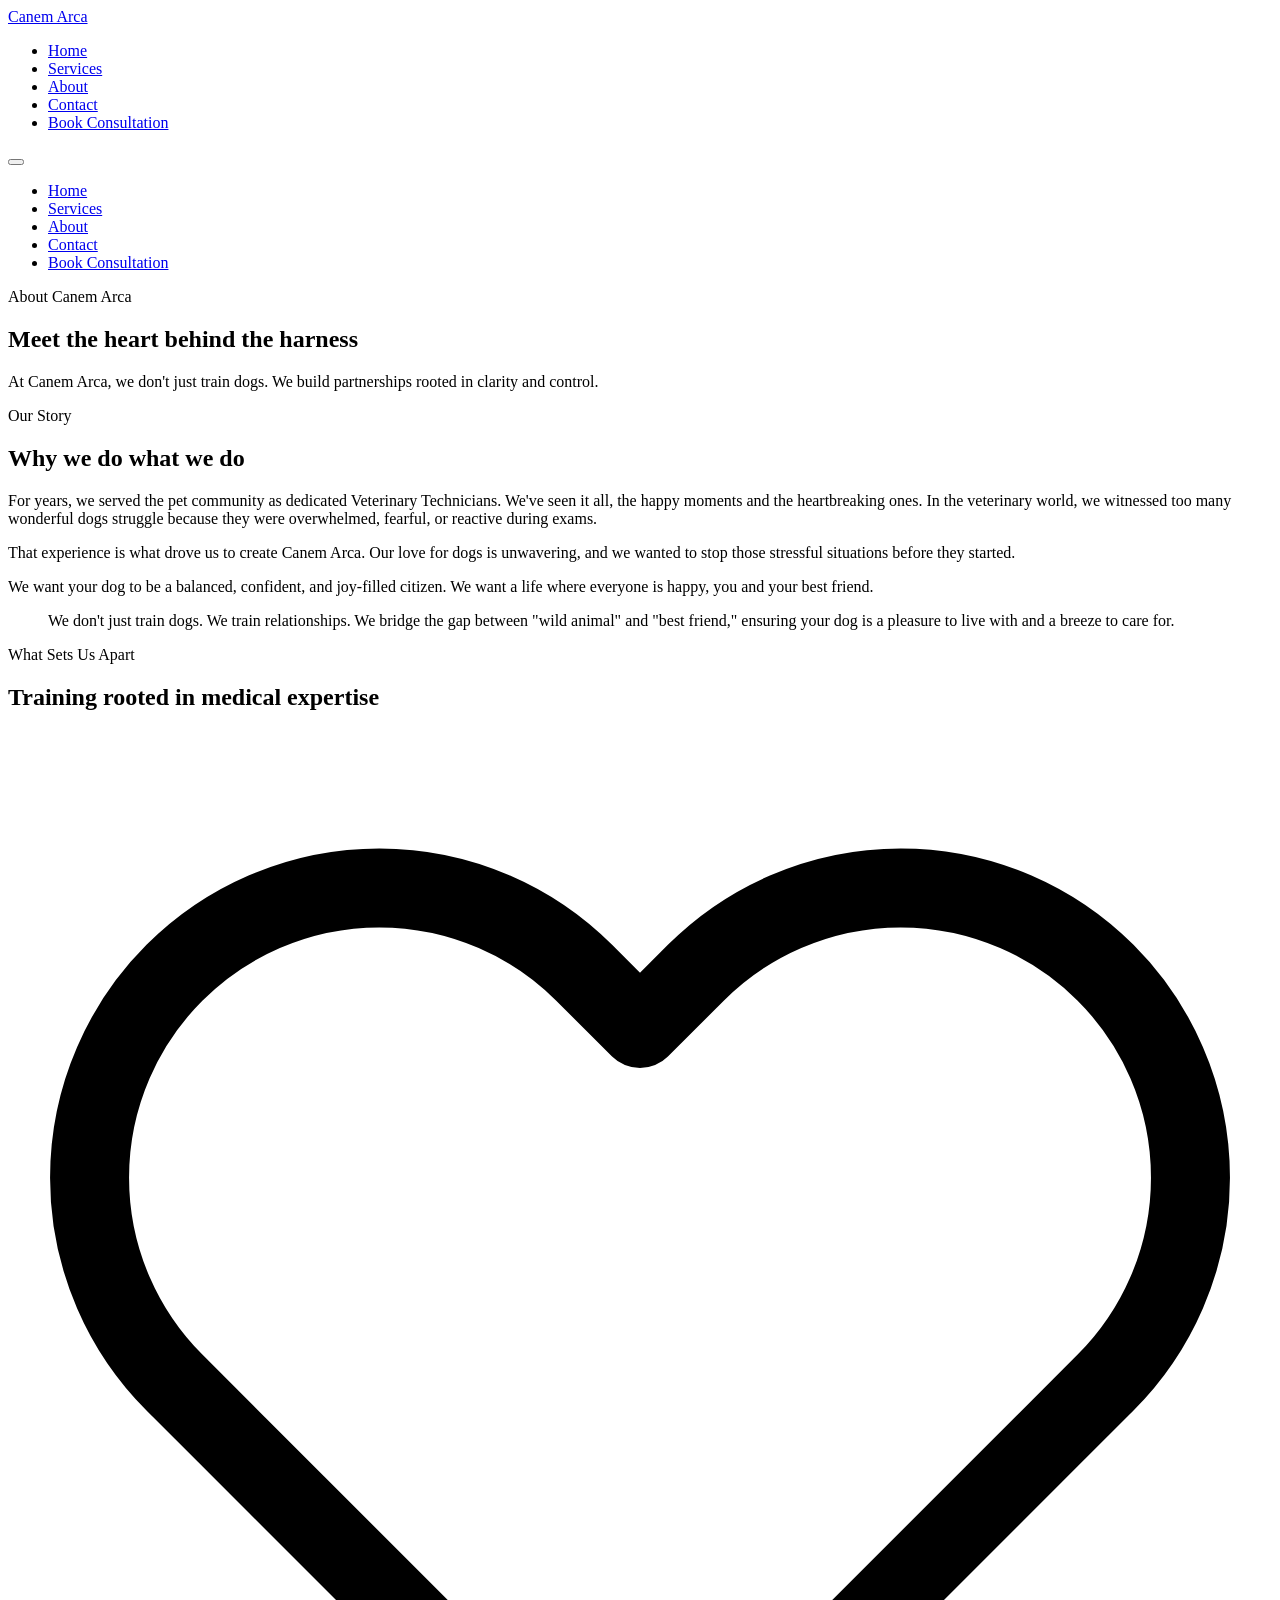
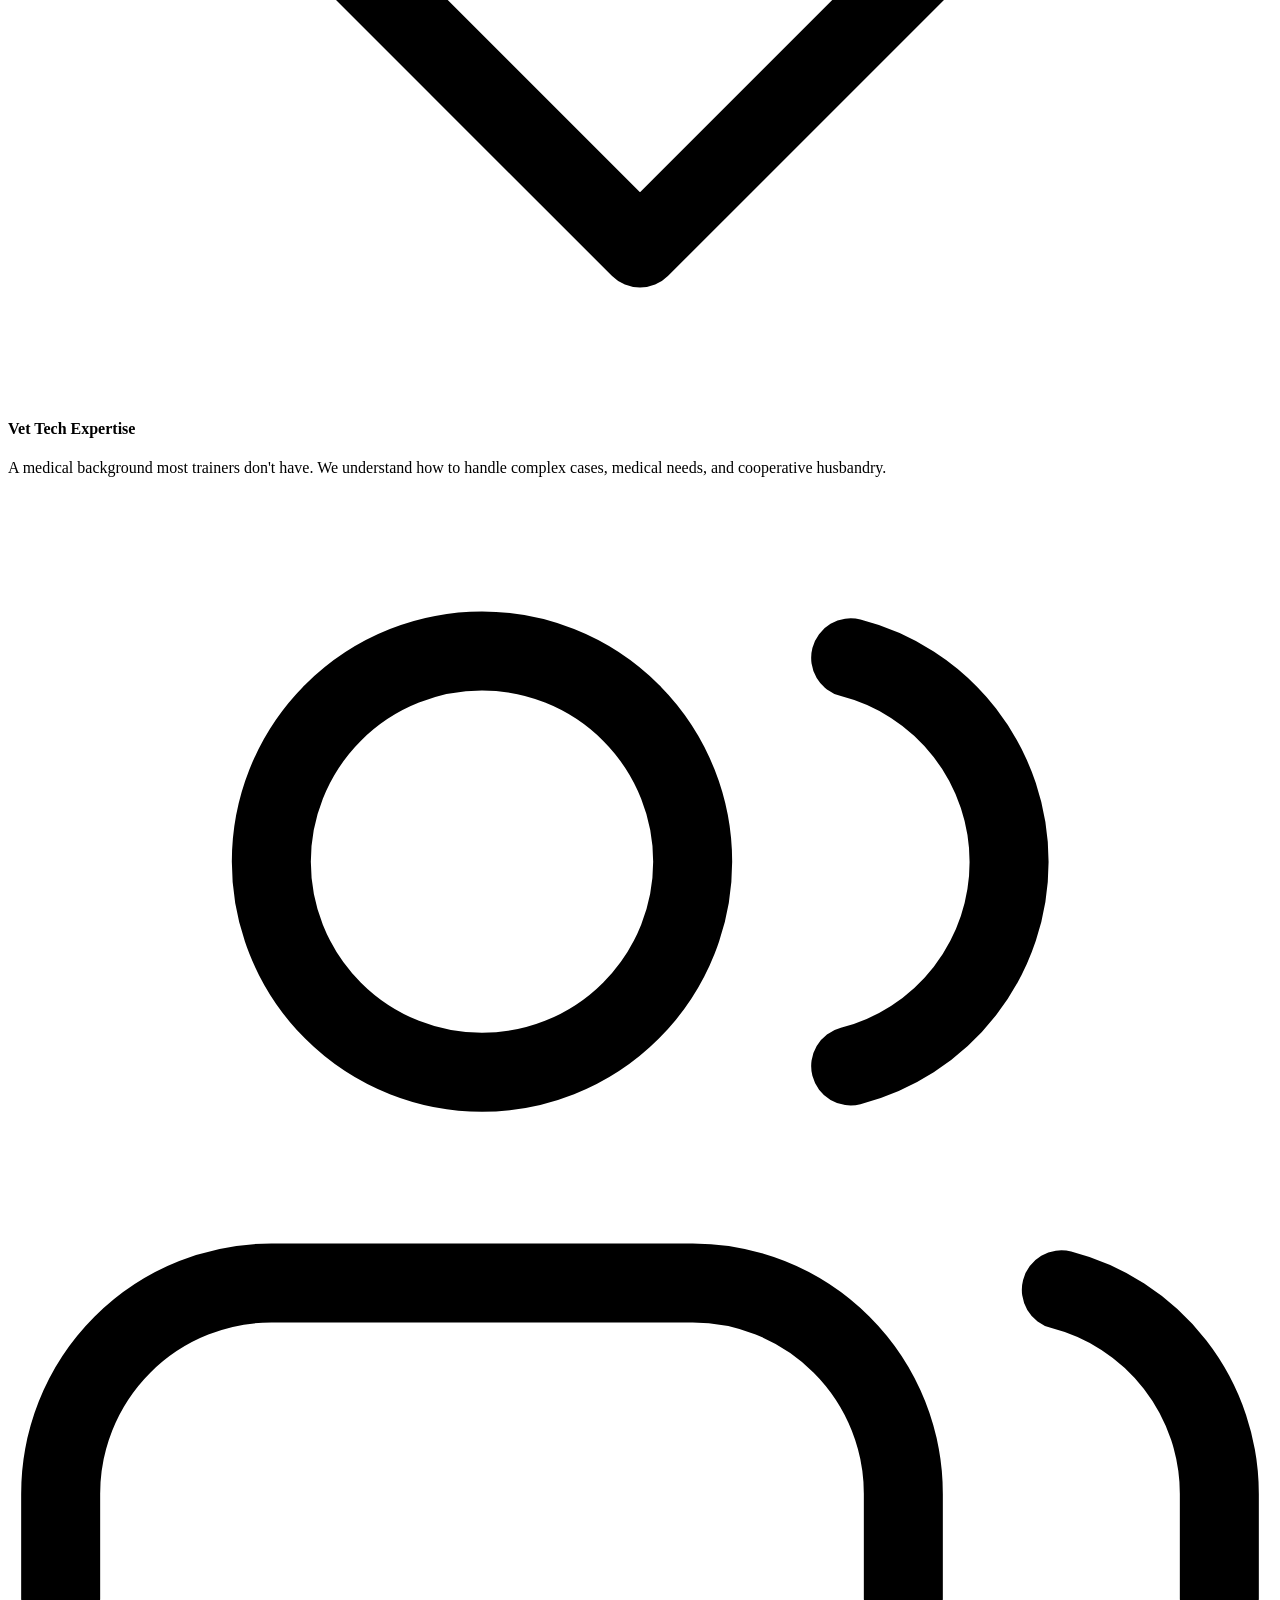
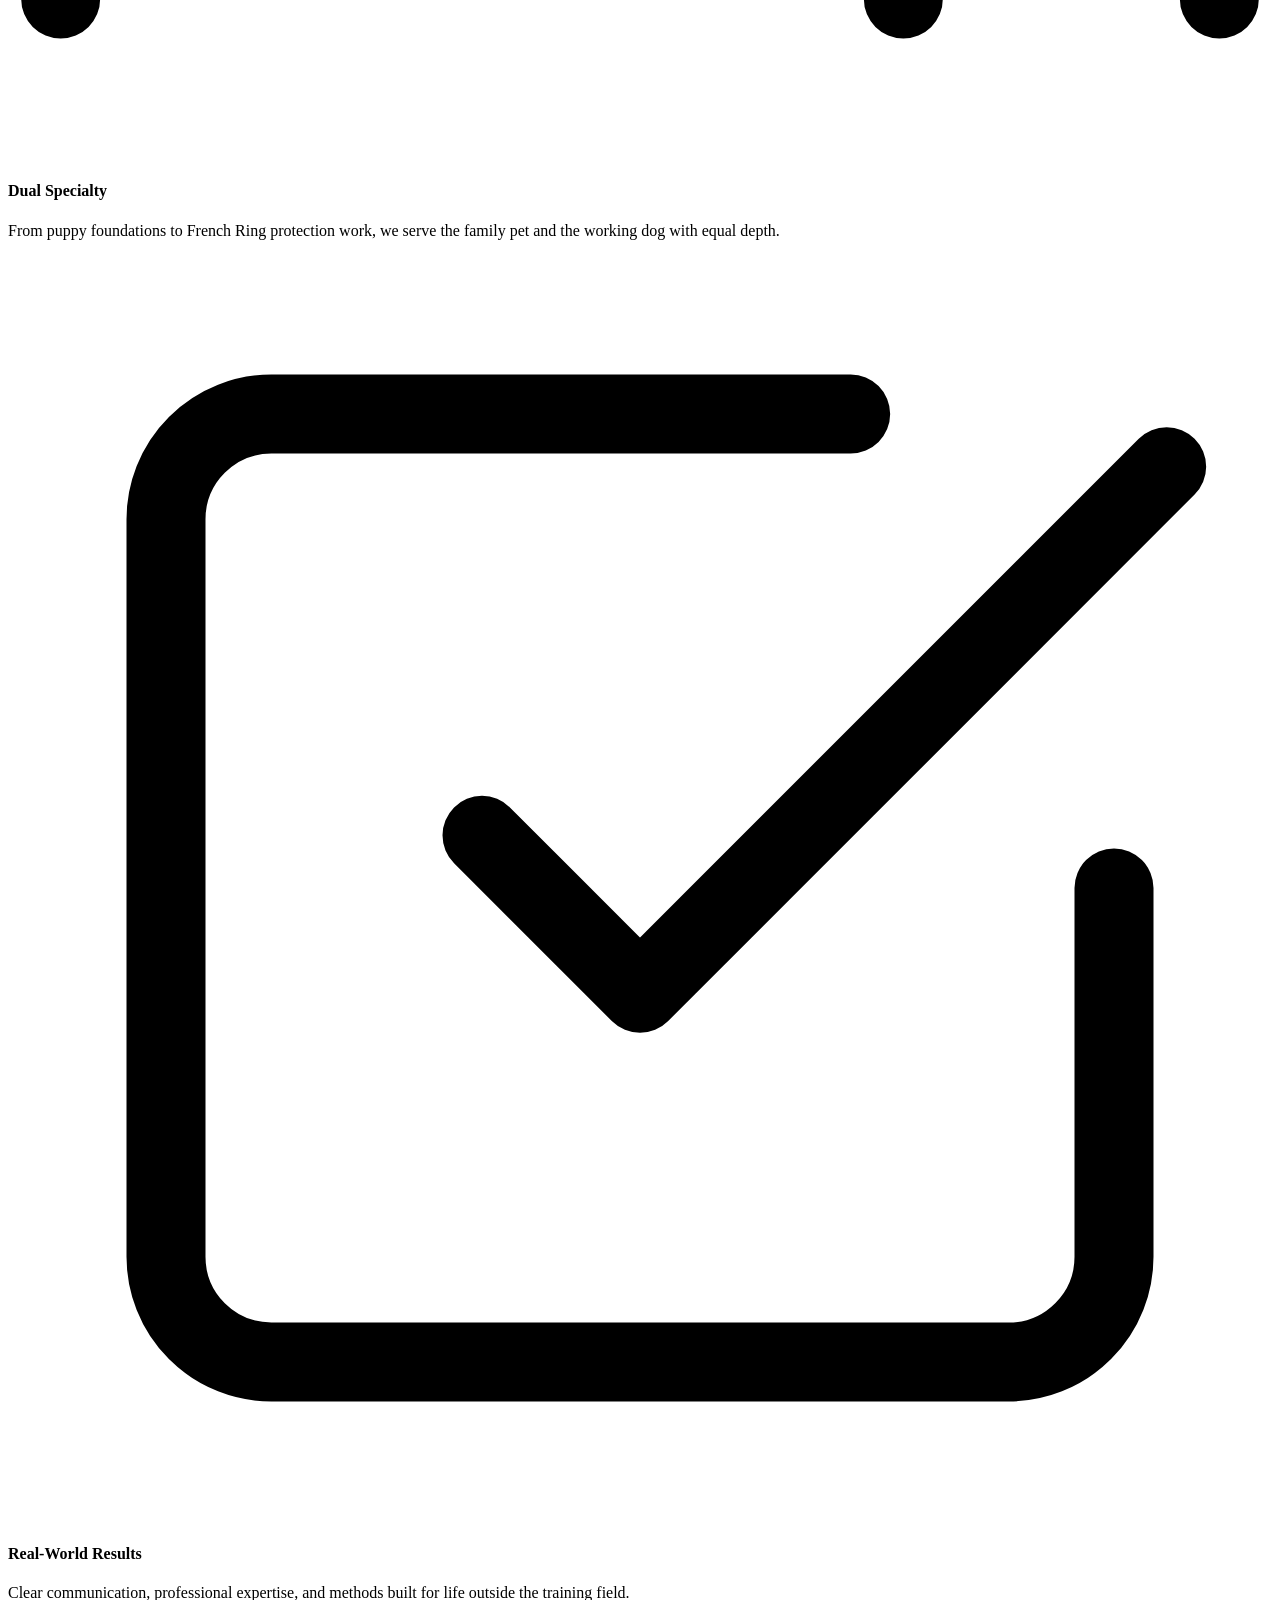
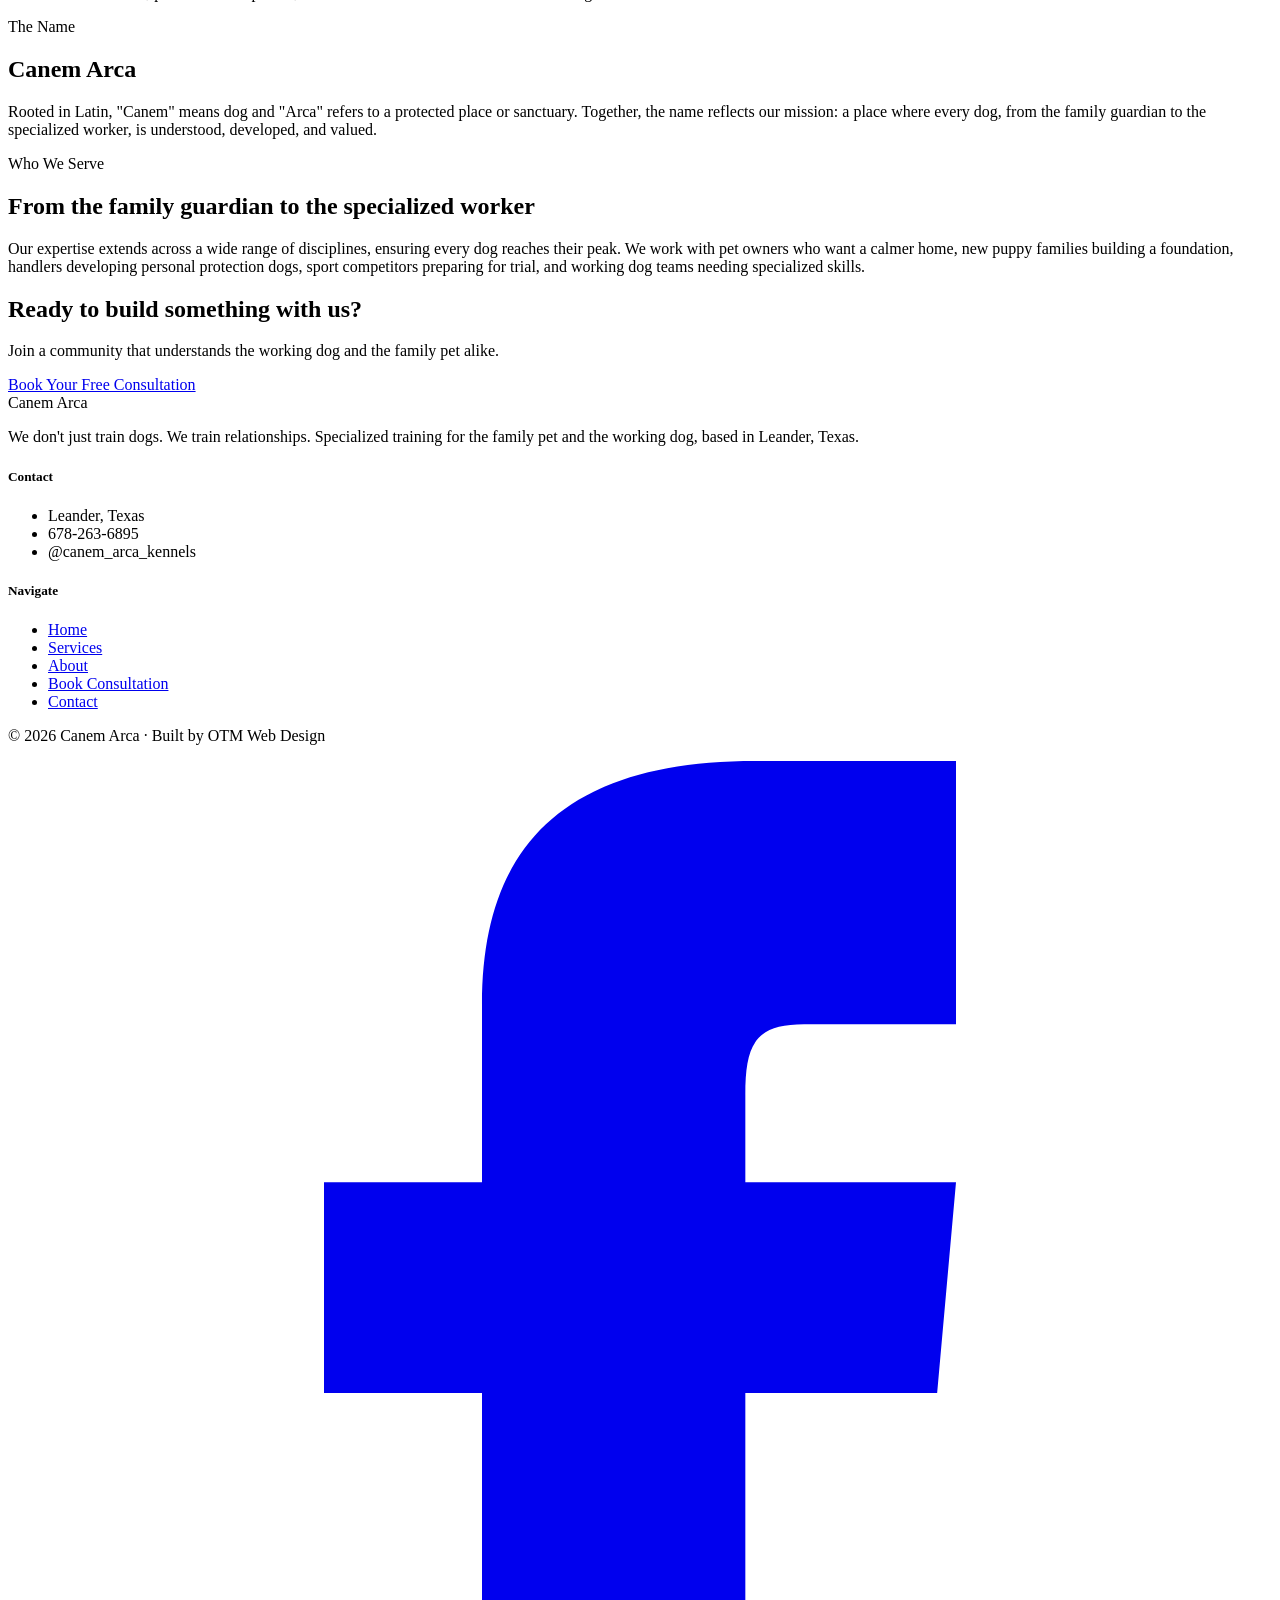
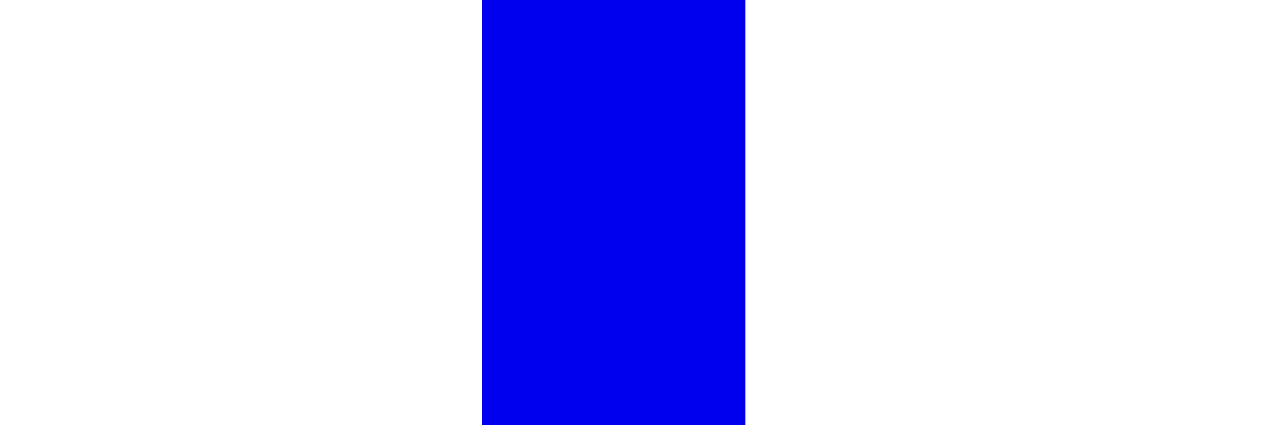
==== about.html @ a3dfacad "Create about.html" ====
<!DOCTYPE html>
<html lang="en">
<head>
    <meta charset="UTF-8">
    <meta name="viewport" content="width=device-width, initial-scale=1.0">
    <title>About | Canem Arca Dog Training</title>
    <meta name="description" content="Meet the heart behind Canem Arca. Vet Tech owned dog training serving Leander and Central Texas. From the family guardian to the specialized worker, every dog reaches their peak.">
    <link rel="preconnect" href="https://fonts.googleapis.com">
    <link rel="preconnect" href="https://fonts.gstatic.com" crossorigin>
    <link href="https://fonts.googleapis.com/css2?family=Cormorant+Garamond:wght@400;500;600&family=Inter:wght@400;500;600;700&display=swap" rel="stylesheet">
    <link rel="stylesheet" href="styles.css">
</head>
<body class="about-page">

    <!-- NAVIGATION -->
    <nav class="nav">
        <div class="nav-inner">
            <a href="index.html" class="nav-brand">Canem Arca</a>
            <ul class="nav-menu">
                <li><a href="index.html" class="nav-link">Home</a></li>
                <li><a href="services.html" class="nav-link">Services</a></li>
                <li><a href="about.html" class="nav-link">About</a></li>
                <li><a href="contact.html" class="nav-link">Contact</a></li>
                <li><a href="book.html" class="nav-cta">Book Consultation</a></li>
            </ul>
            <button class="hamburger" aria-label="Toggle menu">
                <span></span>
                <span></span>
                <span></span>
            </button>
        </div>
    </nav>

    <!-- MOBILE MENU -->
    <div class="mobile-menu">
        <ul>
            <li><a href="index.html">Home</a></li>
            <li><a href="services.html">Services</a></li>
            <li><a href="about.html">About</a></li>
            <li><a href="contact.html">Contact</a></li>
            <li><a href="book.html">Book Consultation</a></li>
        </ul>
    </div>

    <!-- PAGE HERO -->
    <section class="hero page-hero">
        <div class="hero-content">
            <div class="hero-kicker">About Canem Arca</div>
            <h1>Meet the heart behind the harness</h1>
            <p class="hero-subhead">At Canem Arca, we don't just train dogs. We build partnerships rooted in clarity and control.</p>
        </div>
    </section>

    <!-- ORIGIN STORY -->
    <section class="origin">
        <div class="container">
            <div class="origin-grid">
                <div class="origin-image"></div>
                <div class="origin-text">
                    <span class="kicker">Our Story</span>
                    <h2>Why we do what we do</h2>
                    <p>For years, we served the pet community as dedicated Veterinary Technicians. We've seen it all, the happy moments and the heartbreaking ones. In the veterinary world, we witnessed too many wonderful dogs struggle because they were overwhelmed, fearful, or reactive during exams.</p>
                    <p>That experience is what drove us to create Canem Arca. Our love for dogs is unwavering, and we wanted to stop those stressful situations before they started.</p>
                    <p>We want your dog to be a balanced, confident, and joy-filled citizen. We want a life where everyone is happy, you and your best friend.</p>
                </div>
            </div>
        </div>
    </section>

    <!-- MISSION BAND -->
    <section class="mission-band">
        <blockquote>
            We don't just train dogs. We train relationships. We bridge the gap between "wild animal" and "best friend," ensuring your dog is a pleasure to live with and a breeze to care for.
        </blockquote>
    </section>

    <!-- VALUES / WHAT SETS US APART -->
    <section class="values">
        <div class="container">
            <div class="values-header">
                <span class="kicker">What Sets Us Apart</span>
                <h2>Training rooted in medical expertise</h2>
            </div>

            <div class="values-grid">

                <div class="value-card">
                    <svg class="value-icon" viewBox="0 0 24 24" fill="none" stroke="currentColor" stroke-width="1.5" stroke-linecap="round" stroke-linejoin="round">
                        <path d="M20.84 4.61a5.5 5.5 0 0 0-7.78 0L12 5.67l-1.06-1.06a5.5 5.5 0 0 0-7.78 7.78l1.06 1.06L12 21.23l7.78-7.78 1.06-1.06a5.5 5.5 0 0 0 0-7.78z"></path>
                    </svg>
                    <h4>Vet Tech Expertise</h4>
                    <p>A medical background most trainers don't have. We understand how to handle complex cases, medical needs, and cooperative husbandry.</p>
                </div>

                <div class="value-card">
                    <svg class="value-icon" viewBox="0 0 24 24" fill="none" stroke="currentColor" stroke-width="1.5" stroke-linecap="round" stroke-linejoin="round">
                        <path d="M17 21v-2a4 4 0 0 0-4-4H5a4 4 0 0 0-4 4v2"></path>
                        <circle cx="9" cy="7" r="4"></circle>
                        <path d="M23 21v-2a4 4 0 0 0-3-3.87"></path>
                        <path d="M16 3.13a4 4 0 0 1 0 7.75"></path>
                    </svg>
                    <h4>Dual Specialty</h4>
                    <p>From puppy foundations to French Ring protection work, we serve the family pet and the working dog with equal depth.</p>
                </div>

                <div class="value-card">
                    <svg class="value-icon" viewBox="0 0 24 24" fill="none" stroke="currentColor" stroke-width="1.5" stroke-linecap="round" stroke-linejoin="round">
                        <path d="M9 11l3 3L22 4"></path>
                        <path d="M21 12v7a2 2 0 0 1-2 2H5a2 2 0 0 1-2-2V5a2 2 0 0 1 2-2h11"></path>
                    </svg>
                    <h4>Real-World Results</h4>
                    <p>Clear communication, professional expertise, and methods built for life outside the training field.</p>
                </div>

            </div>
        </div>
    </section>

    <!-- THE NAME BLOCK -->
    <section class="name-block">
        <div class="container">
            <div class="name-block-inner">
                <span class="kicker">The Name</span>
                <h2>Canem Arca</h2>
                <p>Rooted in Latin, "Canem" means dog and "Arca" refers to a protected place or sanctuary. Together, the name reflects our mission: a place where every dog, from the family guardian to the specialized worker, is understood, developed, and valued.</p>
            </div>
        </div>
    </section>

    <!-- WHO WE SERVE -->
    <section class="who-we-serve">
        <div class="container">
            <div class="who-we-serve-inner">
                <span class="kicker">Who We Serve</span>
                <h2>From the family guardian to the specialized worker</h2>
                <p>Our expertise extends across a wide range of disciplines, ensuring every dog reaches their peak. We work with pet owners who want a calmer home, new puppy families building a foundation, handlers developing personal protection dogs, sport competitors preparing for trial, and working dog teams needing specialized skills.</p>
            </div>
        </div>
    </section>

    <!-- CTA BAND -->
    <section class="cta-band cta-band-dark">
        <div class="container-narrow">
            <h2>Ready to build something with us?</h2>
            <p>Join a community that understands the working dog and the family pet alike.</p>
            <a href="book.html" class="btn btn-outline-light">Book Your Free Consultation</a>
        </div>
    </section>

    <!-- FOOTER -->
    <footer class="footer">
        <div class="container">
            <div class="footer-grid">

                <div class="footer-brand">
                    <div class="brand-mark">Canem Arca</div>
                    <p>We don't just train dogs. We train relationships. Specialized training for the family pet and the working dog, based in Leander, Texas.</p>
                </div>

                <div>
                    <h5>Contact</h5>
                    <ul>
                        <li>Leander, Texas</li>
                        <li>678-263-6895</li>
                        <li>@canem_arca_kennels</li>
                    </ul>
                </div>

                <div>
                    <h5>Navigate</h5>
                    <ul>
                        <li><a href="index.html">Home</a></li>
                        <li><a href="services.html">Services</a></li>
                        <li><a href="about.html">About</a></li>
                        <li><a href="book.html">Book Consultation</a></li>
                        <li><a href="contact.html">Contact</a></li>
                    </ul>
                </div>

            </div>

            <div class="footer-bottom">
                <p>&copy; 2026 Canem Arca &middot; Built by OTM Web Design</p>
                <div class="footer-social">
                    <a href="https://www.facebook.com/profile.php?id=61588463427591" target="_blank" rel="noopener" aria-label="Facebook">
                        <svg viewBox="0 0 24 24" fill="currentColor">
                            <path d="M9 8h-3v4h3v12h5v-12h3.642l.358-4h-4v-1.667c0-.955.192-1.333 1.115-1.333h2.885v-5h-3.808c-3.596 0-5.192 1.583-5.192 4.615v3.385z"/>
                        </svg>
                    </a>
                </div>
            </div>
        </div>
    </footer>

    <script src="script.js"></script>
</body>
</html>
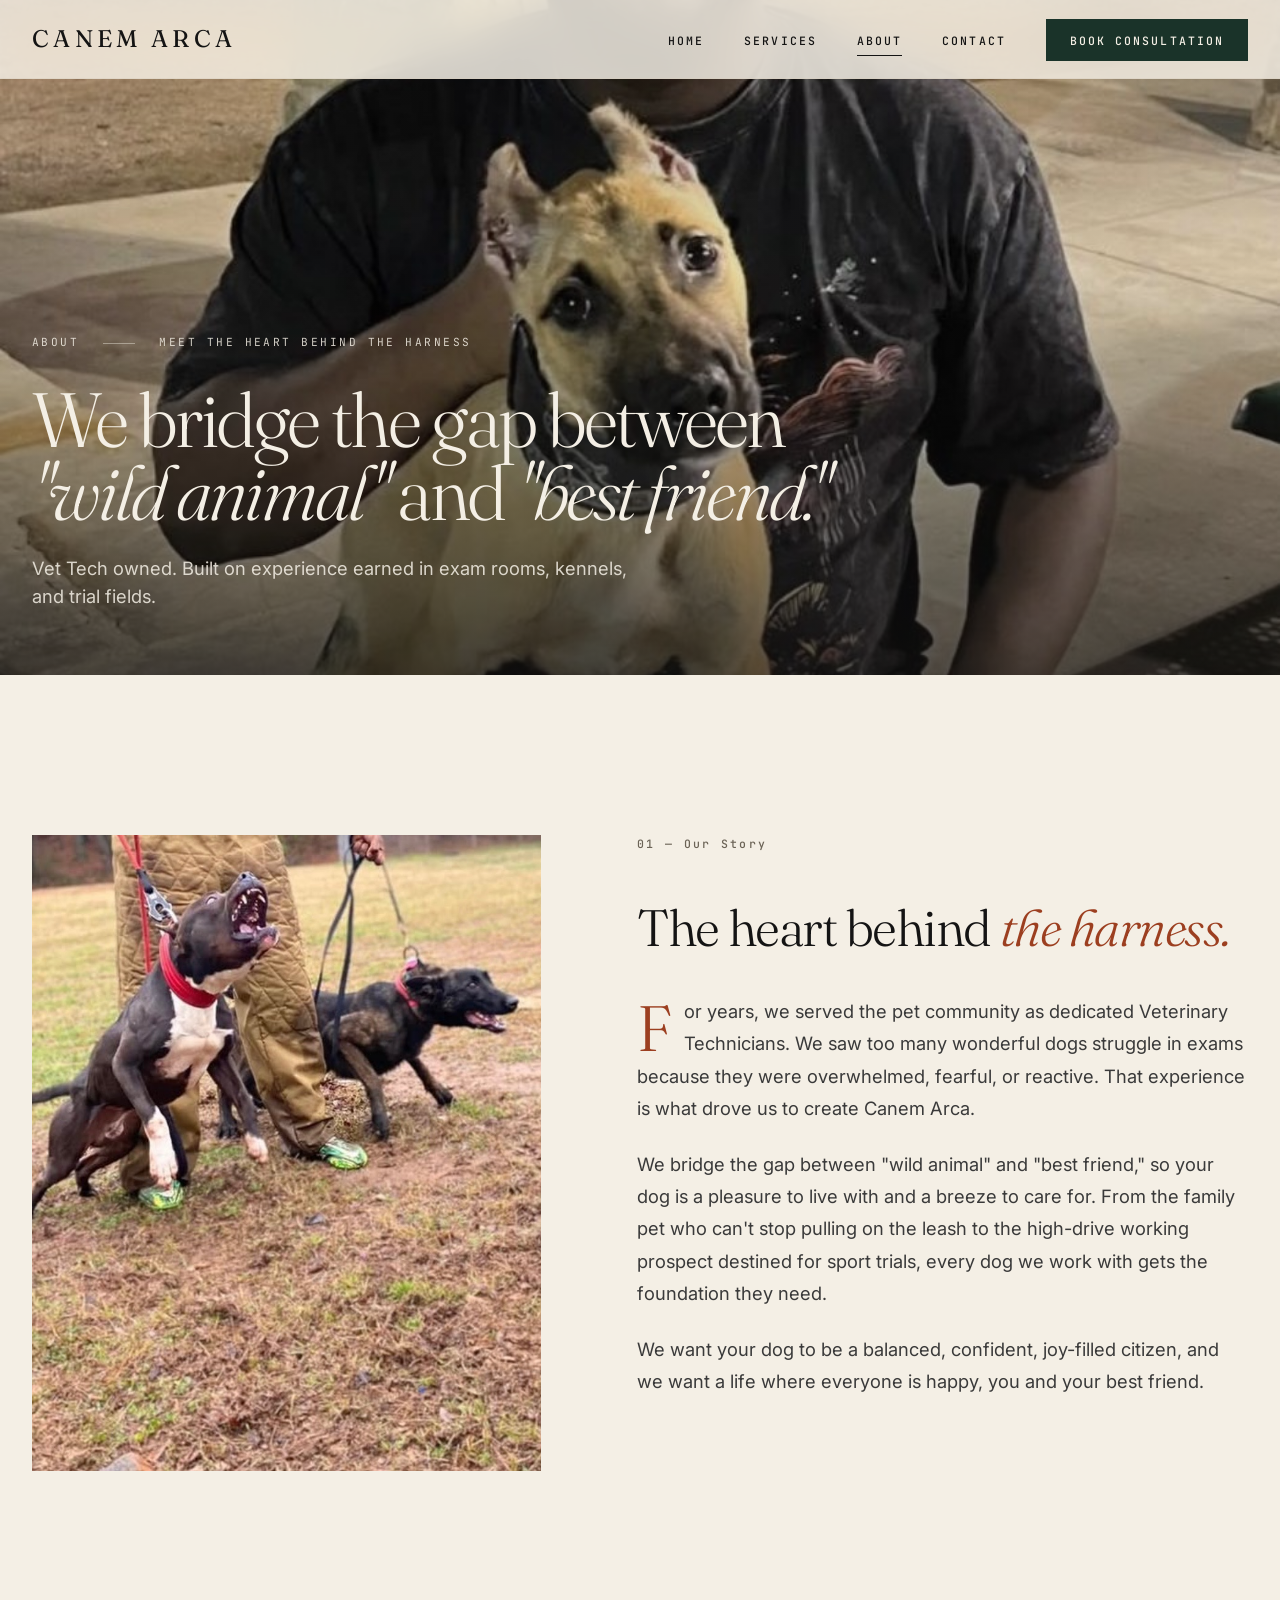
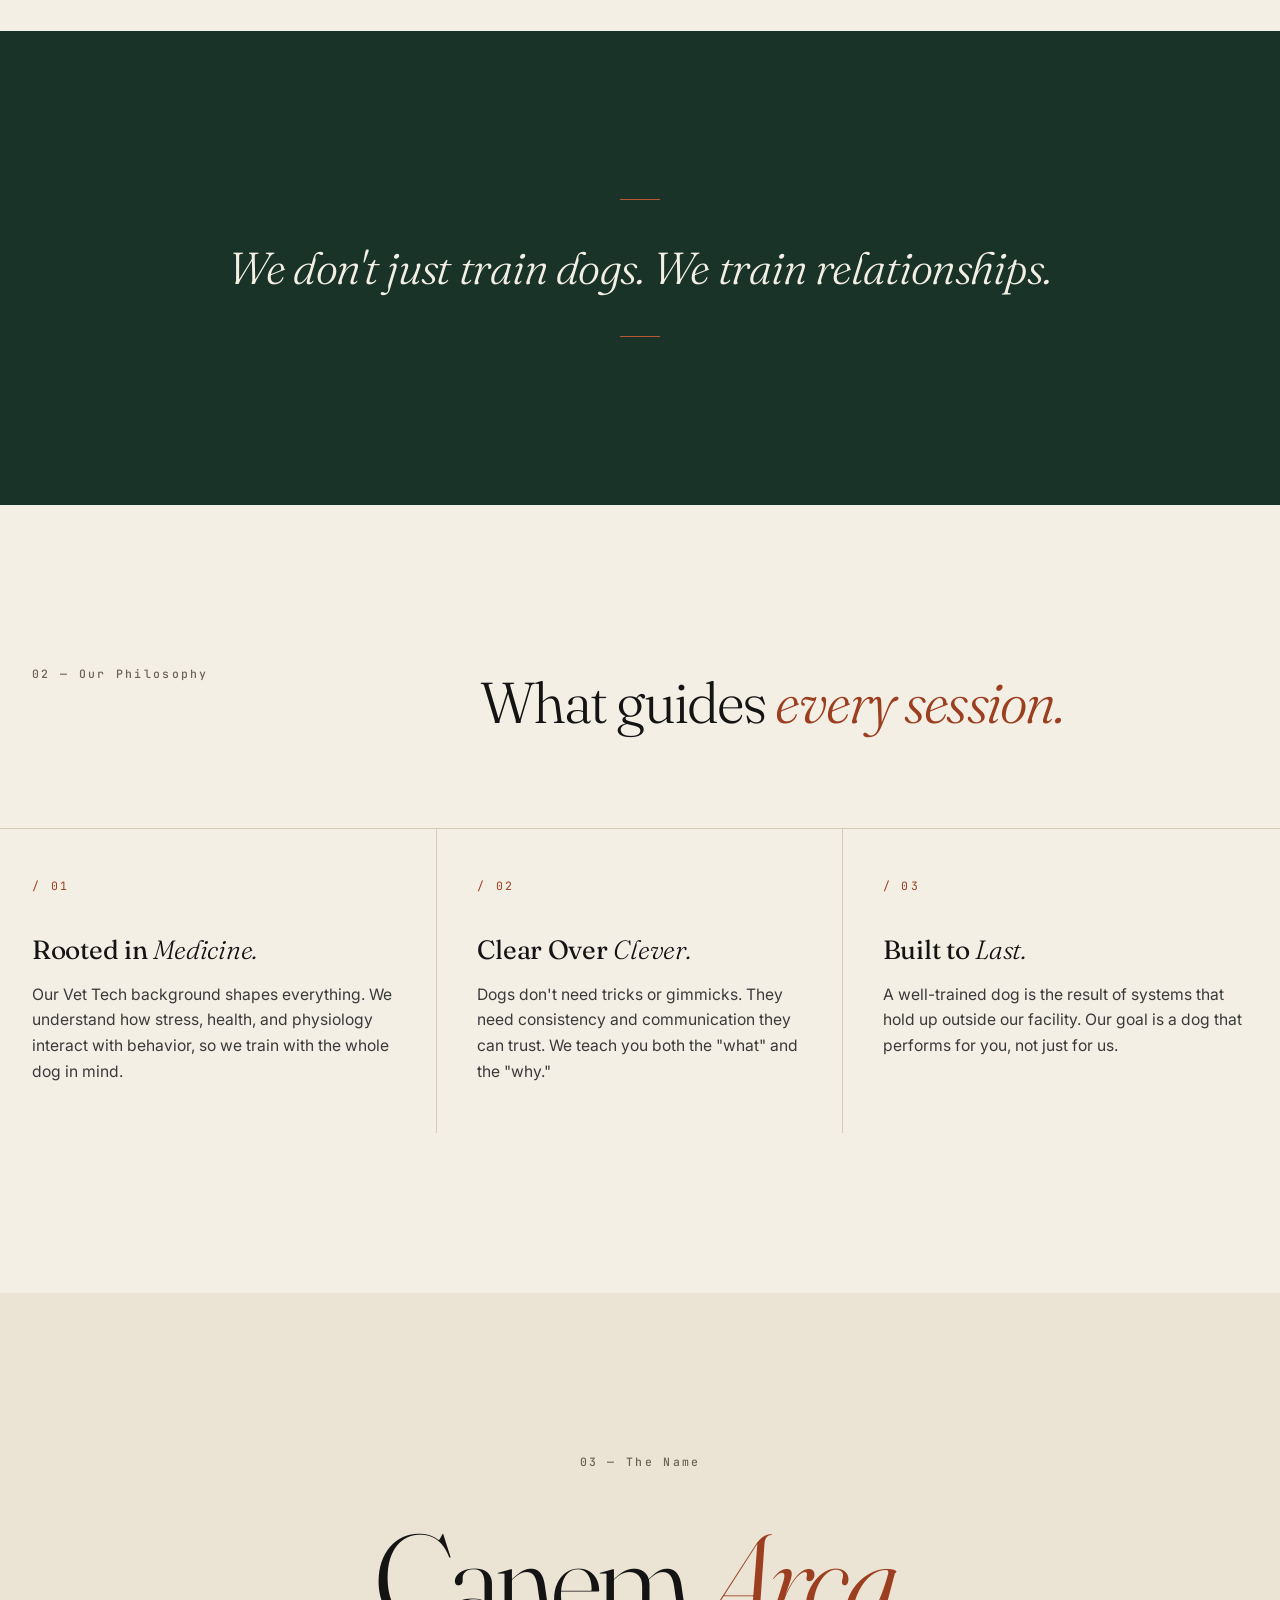
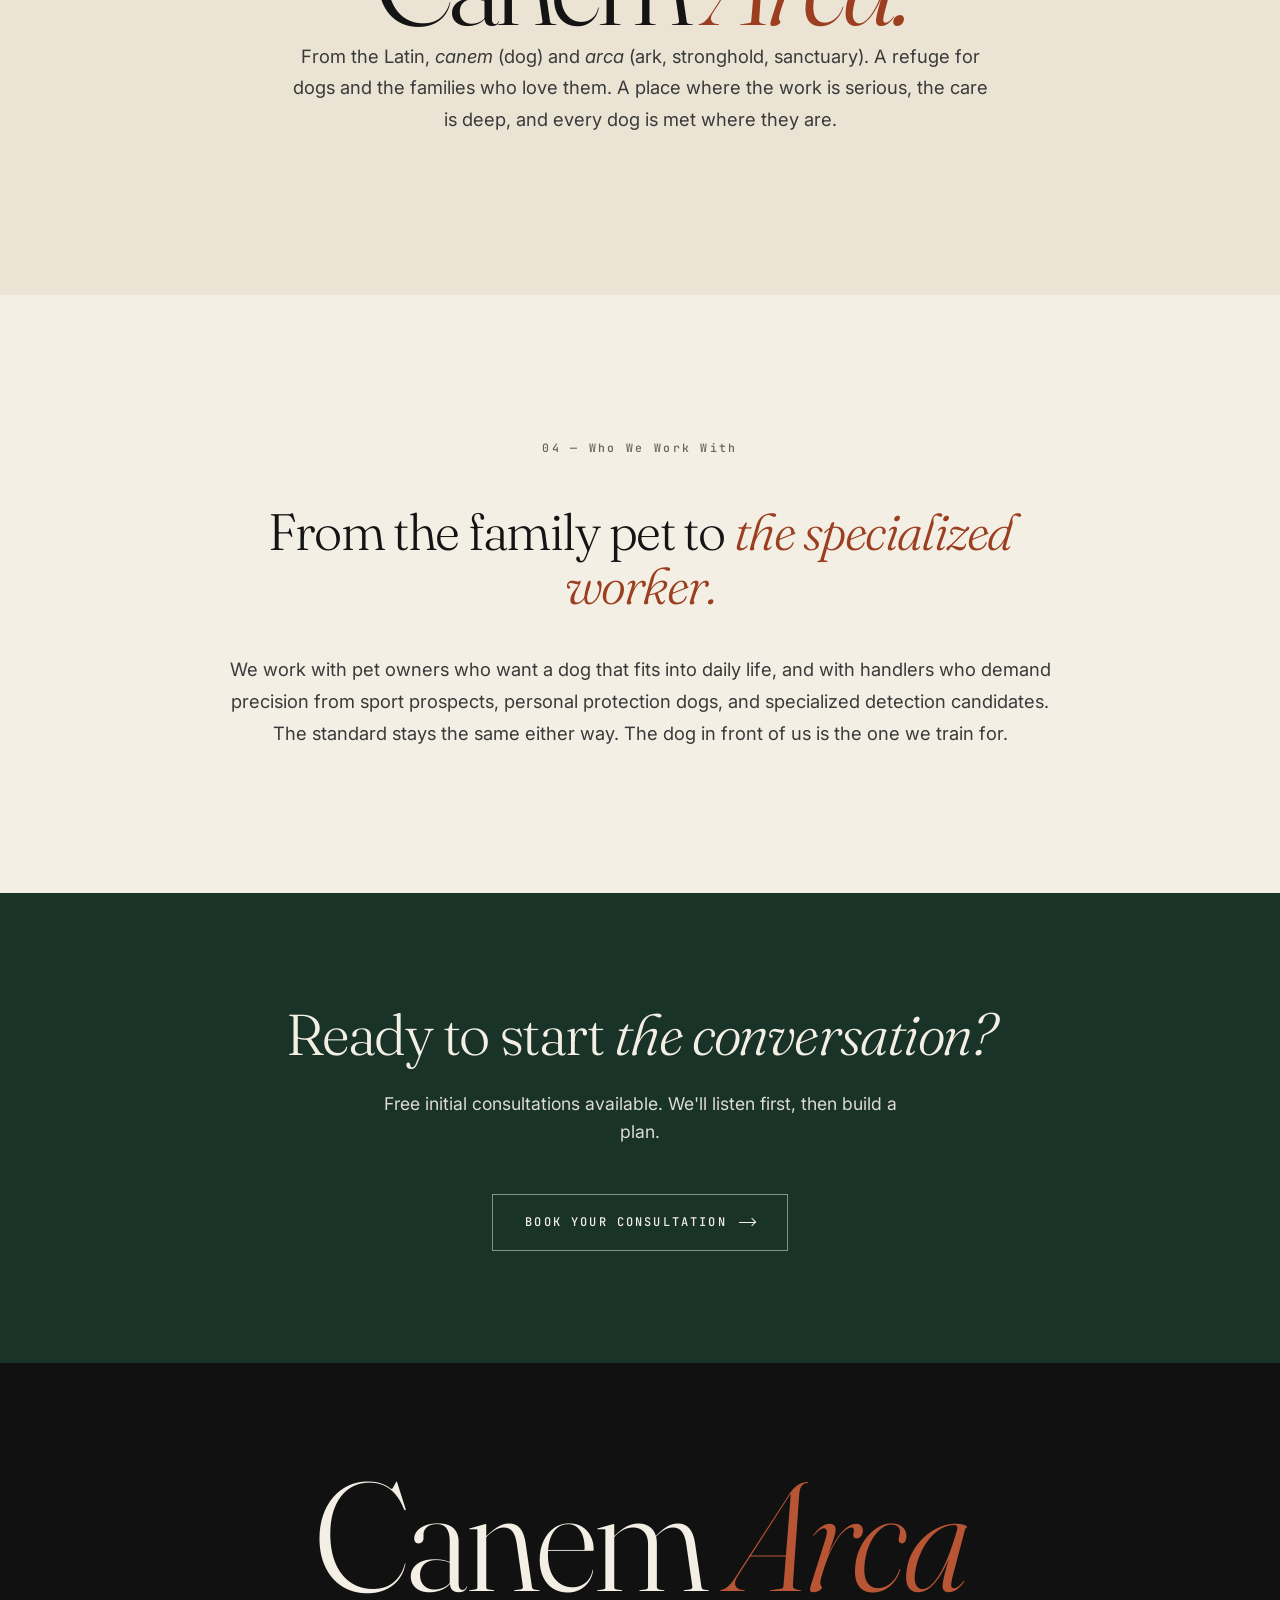
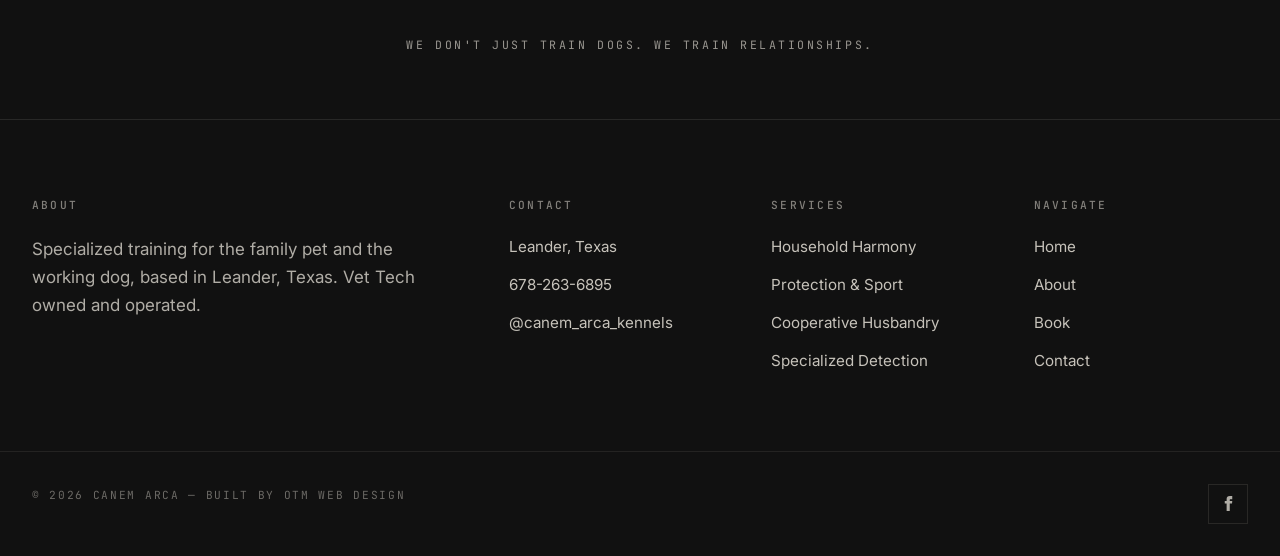
==== commit a4d2a11c: "Update about.html" ====
--- a/about.html
+++ b/about.html
@@ -4,34 +4,30 @@
     <meta charset="UTF-8">
     <meta name="viewport" content="width=device-width, initial-scale=1.0">
     <title>About | Canem Arca Dog Training</title>
-    <meta name="description" content="Meet the heart behind Canem Arca. Vet Tech owned dog training serving Leander and Central Texas. From the family guardian to the specialized worker, every dog reaches their peak.">
+    <meta name="description" content="Meet the heart behind Canem Arca. Vet Tech owned dog training in Leander, TX. Our philosophy, our mission, and why we bridge the gap between 'wild animal' and 'best friend.'">
     <link rel="preconnect" href="https://fonts.googleapis.com">
     <link rel="preconnect" href="https://fonts.gstatic.com" crossorigin>
-    <link href="https://fonts.googleapis.com/css2?family=Cormorant+Garamond:wght@400;500;600&family=Inter:wght@400;500;600;700&display=swap" rel="stylesheet">
+    <link href="https://fonts.googleapis.com/css2?family=Fraunces:ital,opsz,wght@0,9..144,300;0,9..144,400;0,9..144,500;1,9..144,300;1,9..144,400&family=Inter:wght@400;500;600&family=JetBrains+Mono:wght@400;500&display=swap" rel="stylesheet">
     <link rel="stylesheet" href="styles.css">
 </head>
-<body class="about-page">
-
-    <!-- NAVIGATION -->
+<body>
+
     <nav class="nav">
         <div class="nav-inner">
             <a href="index.html" class="nav-brand">Canem Arca</a>
             <ul class="nav-menu">
                 <li><a href="index.html" class="nav-link">Home</a></li>
                 <li><a href="services.html" class="nav-link">Services</a></li>
-                <li><a href="about.html" class="nav-link">About</a></li>
+                <li><a href="about.html" class="nav-link active">About</a></li>
                 <li><a href="contact.html" class="nav-link">Contact</a></li>
                 <li><a href="book.html" class="nav-cta">Book Consultation</a></li>
             </ul>
             <button class="hamburger" aria-label="Toggle menu">
-                <span></span>
-                <span></span>
-                <span></span>
+                <span></span><span></span><span></span>
             </button>
         </div>
     </nav>
 
-    <!-- MOBILE MENU -->
     <div class="mobile-menu">
         <ul>
             <li><a href="index.html">Home</a></li>
@@ -44,150 +40,158 @@
 
     <!-- PAGE HERO -->
     <section class="hero page-hero">
+        <div class="hero-img">
+            <img src="assets/yahima-main.jpg" alt="Canem Arca owner and dog trainer">
+        </div>
         <div class="hero-content">
-            <div class="hero-kicker">About Canem Arca</div>
-            <h1>Meet the heart behind the harness</h1>
-            <p class="hero-subhead">At Canem Arca, we don't just train dogs. We build partnerships rooted in clarity and control.</p>
+            <div class="hero-meta">
+                <span>About</span>
+                <span class="hero-meta-sep"></span>
+                <span>Meet the Heart Behind the Harness</span>
+            </div>
+            <h1>We bridge the gap between <em>"wild animal"</em> and <em>"best friend."</em></h1>
+            <p class="hero-sub">Vet Tech owned. Built on experience earned in exam rooms, kennels, and trial fields.</p>
         </div>
     </section>
 
     <!-- ORIGIN STORY -->
-    <section class="origin">
-        <div class="container">
-            <div class="origin-grid">
-                <div class="origin-image"></div>
-                <div class="origin-text">
-                    <span class="kicker">Our Story</span>
-                    <h2>Why we do what we do</h2>
-                    <p>For years, we served the pet community as dedicated Veterinary Technicians. We've seen it all, the happy moments and the heartbreaking ones. In the veterinary world, we witnessed too many wonderful dogs struggle because they were overwhelmed, fearful, or reactive during exams.</p>
-                    <p>That experience is what drove us to create Canem Arca. Our love for dogs is unwavering, and we wanted to stop those stressful situations before they started.</p>
-                    <p>We want your dog to be a balanced, confident, and joy-filled citizen. We want a life where everyone is happy, you and your best friend.</p>
-                </div>
-            </div>
+    <section class="about-origin">
+        <div class="about-origin-grid">
+
+            <div class="about-origin-img">
+                <img src="assets/yahima-secondary.jpg" alt="Yahima and dog">
+            </div>
+
+            <div class="about-origin-text">
+                <span class="section-num">01 &mdash; Our Story</span>
+                <h2>The heart behind <em>the harness.</em></h2>
+                <p>For years, we served the pet community as dedicated Veterinary Technicians. We saw too many wonderful dogs struggle in exams because they were overwhelmed, fearful, or reactive. That experience is what drove us to create Canem Arca.</p>
+                <p>We bridge the gap between "wild animal" and "best friend," so your dog is a pleasure to live with and a breeze to care for. From the family pet who can't stop pulling on the leash to the high-drive working prospect destined for sport trials, every dog we work with gets the foundation they need.</p>
+                <p>We want your dog to be a balanced, confident, joy-filled citizen, and we want a life where everyone is happy, you and your best friend.</p>
+            </div>
+
         </div>
     </section>
 
     <!-- MISSION BAND -->
-    <section class="mission-band">
-        <blockquote>
-            We don't just train dogs. We train relationships. We bridge the gap between "wild animal" and "best friend," ensuring your dog is a pleasure to live with and a breeze to care for.
-        </blockquote>
-    </section>
-
-    <!-- VALUES / WHAT SETS US APART -->
+    <section class="mission">
+        <div class="mission-inner">
+            <blockquote>
+                We don't just train dogs. We train relationships.
+            </blockquote>
+        </div>
+    </section>
+
+    <!-- VALUES -->
     <section class="values">
-        <div class="container">
-            <div class="values-header">
-                <span class="kicker">What Sets Us Apart</span>
-                <h2>Training rooted in medical expertise</h2>
-            </div>
-
-            <div class="values-grid">
-
-                <div class="value-card">
-                    <svg class="value-icon" viewBox="0 0 24 24" fill="none" stroke="currentColor" stroke-width="1.5" stroke-linecap="round" stroke-linejoin="round">
-                        <path d="M20.84 4.61a5.5 5.5 0 0 0-7.78 0L12 5.67l-1.06-1.06a5.5 5.5 0 0 0-7.78 7.78l1.06 1.06L12 21.23l7.78-7.78 1.06-1.06a5.5 5.5 0 0 0 0-7.78z"></path>
-                    </svg>
-                    <h4>Vet Tech Expertise</h4>
-                    <p>A medical background most trainers don't have. We understand how to handle complex cases, medical needs, and cooperative husbandry.</p>
-                </div>
-
-                <div class="value-card">
-                    <svg class="value-icon" viewBox="0 0 24 24" fill="none" stroke="currentColor" stroke-width="1.5" stroke-linecap="round" stroke-linejoin="round">
-                        <path d="M17 21v-2a4 4 0 0 0-4-4H5a4 4 0 0 0-4 4v2"></path>
-                        <circle cx="9" cy="7" r="4"></circle>
-                        <path d="M23 21v-2a4 4 0 0 0-3-3.87"></path>
-                        <path d="M16 3.13a4 4 0 0 1 0 7.75"></path>
-                    </svg>
-                    <h4>Dual Specialty</h4>
-                    <p>From puppy foundations to French Ring protection work, we serve the family pet and the working dog with equal depth.</p>
-                </div>
-
-                <div class="value-card">
-                    <svg class="value-icon" viewBox="0 0 24 24" fill="none" stroke="currentColor" stroke-width="1.5" stroke-linecap="round" stroke-linejoin="round">
-                        <path d="M9 11l3 3L22 4"></path>
-                        <path d="M21 12v7a2 2 0 0 1-2 2H5a2 2 0 0 1-2-2V5a2 2 0 0 1 2-2h11"></path>
-                    </svg>
-                    <h4>Real-World Results</h4>
-                    <p>Clear communication, professional expertise, and methods built for life outside the training field.</p>
-                </div>
-
-            </div>
-        </div>
-    </section>
-
-    <!-- THE NAME BLOCK -->
-    <section class="name-block">
-        <div class="container">
-            <div class="name-block-inner">
-                <span class="kicker">The Name</span>
-                <h2>Canem Arca</h2>
-                <p>Rooted in Latin, "Canem" means dog and "Arca" refers to a protected place or sanctuary. Together, the name reflects our mission: a place where every dog, from the family guardian to the specialized worker, is understood, developed, and valued.</p>
-            </div>
+        <div class="values-header">
+            <span class="section-num">02 &mdash; Our Philosophy</span>
+            <h2>What guides <em>every session.</em></h2>
+        </div>
+
+        <div class="values-grid">
+
+            <div class="value">
+                <span class="value-num">/ 01</span>
+                <h4>Rooted in <em>Medicine.</em></h4>
+                <p>Our Vet Tech background shapes everything. We understand how stress, health, and physiology interact with behavior, so we train with the whole dog in mind.</p>
+            </div>
+
+            <div class="value">
+                <span class="value-num">/ 02</span>
+                <h4>Clear Over <em>Clever.</em></h4>
+                <p>Dogs don't need tricks or gimmicks. They need consistency and communication they can trust. We teach you both the "what" and the "why."</p>
+            </div>
+
+            <div class="value">
+                <span class="value-num">/ 03</span>
+                <h4>Built to <em>Last.</em></h4>
+                <p>A well-trained dog is the result of systems that hold up outside our facility. Our goal is a dog that performs for you, not just for us.</p>
+            </div>
+
+        </div>
+    </section>
+
+    <!-- NAME / WORDMARK -->
+    <section class="name-section">
+        <div class="name-inner">
+            <span class="section-num">03 &mdash; The Name</span>
+            <span class="wordmark">Canem <em>Arca.</em></span>
+            <p>From the Latin, <em>canem</em> (dog) and <em>arca</em> (ark, stronghold, sanctuary). A refuge for dogs and the families who love them. A place where the work is serious, the care is deep, and every dog is met where they are.</p>
         </div>
     </section>
 
     <!-- WHO WE SERVE -->
-    <section class="who-we-serve">
-        <div class="container">
-            <div class="who-we-serve-inner">
-                <span class="kicker">Who We Serve</span>
-                <h2>From the family guardian to the specialized worker</h2>
-                <p>Our expertise extends across a wide range of disciplines, ensuring every dog reaches their peak. We work with pet owners who want a calmer home, new puppy families building a foundation, handlers developing personal protection dogs, sport competitors preparing for trial, and working dog teams needing specialized skills.</p>
-            </div>
-        </div>
-    </section>
-
-    <!-- CTA BAND -->
-    <section class="cta-band cta-band-dark">
-        <div class="container-narrow">
-            <h2>Ready to build something with us?</h2>
-            <p>Join a community that understands the working dog and the family pet alike.</p>
-            <a href="book.html" class="btn btn-outline-light">Book Your Free Consultation</a>
+    <section class="serve">
+        <div class="serve-inner">
+            <span class="section-num">04 &mdash; Who We Work With</span>
+            <h2>From the family pet to <em>the specialized worker.</em></h2>
+            <p>We work with pet owners who want a dog that fits into daily life, and with handlers who demand precision from sport prospects, personal protection dogs, and specialized detection candidates. The standard stays the same either way. The dog in front of us is the one we train for.</p>
+        </div>
+    </section>
+
+    <!-- CTA -->
+    <section class="cta cta-forest">
+        <div class="cta-inner">
+            <h2>Ready to start <em>the conversation?</em></h2>
+            <p>Free initial consultations available. We'll listen first, then build a plan.</p>
+            <a href="book.html" class="btn btn-ghost">Book Your Consultation <span class="arrow"></span></a>
         </div>
     </section>
 
     <!-- FOOTER -->
     <footer class="footer">
-        <div class="container">
-            <div class="footer-grid">
-
-                <div class="footer-brand">
-                    <div class="brand-mark">Canem Arca</div>
-                    <p>We don't just train dogs. We train relationships. Specialized training for the family pet and the working dog, based in Leander, Texas.</p>
-                </div>
-
-                <div>
-                    <h5>Contact</h5>
-                    <ul>
-                        <li>Leander, Texas</li>
-                        <li>678-263-6895</li>
-                        <li>@canem_arca_kennels</li>
-                    </ul>
-                </div>
-
-                <div>
-                    <h5>Navigate</h5>
-                    <ul>
-                        <li><a href="index.html">Home</a></li>
-                        <li><a href="services.html">Services</a></li>
-                        <li><a href="about.html">About</a></li>
-                        <li><a href="book.html">Book Consultation</a></li>
-                        <li><a href="contact.html">Contact</a></li>
-                    </ul>
-                </div>
-
-            </div>
-
-            <div class="footer-bottom">
-                <p>&copy; 2026 Canem Arca &middot; Built by OTM Web Design</p>
-                <div class="footer-social">
-                    <a href="https://www.facebook.com/profile.php?id=61588463427591" target="_blank" rel="noopener" aria-label="Facebook">
-                        <svg viewBox="0 0 24 24" fill="currentColor">
-                            <path d="M9 8h-3v4h3v12h5v-12h3.642l.358-4h-4v-1.667c0-.955.192-1.333 1.115-1.333h2.885v-5h-3.808c-3.596 0-5.192 1.583-5.192 4.615v3.385z"/>
-                        </svg>
-                    </a>
-                </div>
+        <div class="footer-wordmark">
+            <span class="mark">Canem <em>Arca</em></span>
+            <span class="tag">We don't just train dogs. We train relationships.</span>
+        </div>
+
+        <div class="footer-grid">
+
+            <div class="footer-col">
+                <h5>About</h5>
+                <p>Specialized training for the family pet and the working dog, based in Leander, Texas. Vet Tech owned and operated.</p>
+            </div>
+
+            <div class="footer-col">
+                <h5>Contact</h5>
+                <ul>
+                    <li>Leander, Texas</li>
+                    <li>678-263-6895</li>
+                    <li>@canem_arca_kennels</li>
+                </ul>
+            </div>
+
+            <div class="footer-col">
+                <h5>Services</h5>
+                <ul>
+                    <li><a href="services.html#household">Household Harmony</a></li>
+                    <li><a href="services.html#elite">Protection &amp; Sport</a></li>
+                    <li><a href="services.html#husbandry">Cooperative Husbandry</a></li>
+                    <li><a href="services.html#detection">Specialized Detection</a></li>
+                </ul>
+            </div>
+
+            <div class="footer-col">
+                <h5>Navigate</h5>
+                <ul>
+                    <li><a href="index.html">Home</a></li>
+                    <li><a href="about.html">About</a></li>
+                    <li><a href="book.html">Book</a></li>
+                    <li><a href="contact.html">Contact</a></li>
+                </ul>
+            </div>
+
+        </div>
+
+        <div class="footer-bottom">
+            <p>&copy; 2026 Canem Arca &mdash; Built by OTM Web Design</p>
+            <div class="footer-social">
+                <a href="https://www.facebook.com/profile.php?id=61588463427591" target="_blank" rel="noopener" aria-label="Facebook">
+                    <svg viewBox="0 0 24 24" fill="currentColor">
+                        <path d="M9 8h-3v4h3v12h5v-12h3.642l.358-4h-4v-1.667c0-.955.192-1.333 1.115-1.333h2.885v-5h-3.808c-3.596 0-5.192 1.583-5.192 4.615v3.385z"/>
+                    </svg>
+                </a>
             </div>
         </div>
     </footer>
--- a/styles.css
+++ b/styles.css
@@ -0,0 +1,2110 @@
+/* ============================================
+   CANEM ARCA
+   Built by OTM Web Design
+   ============================================ */
+
+/* ============================================
+   VARIABLES
+   ============================================ */
+:root {
+    --bone: #f4efe5;
+    --bone-soft: #ebe4d4;
+    --ivory: #fbf8f2;
+    --forest: #1a3329;
+    --forest-deep: #0f1f19;
+    --charcoal: #111111;
+    --charcoal-soft: #1c1c1c;
+    --rust: #9c3f20;
+    --rust-warm: #b85534;
+    --ink: #141414;
+    --ink-soft: #3a3a3a;
+    --muted: #6b6356;
+    --line: #d4cbb8;
+    --line-soft: #e4dcca;
+
+    --font-display: 'Fraunces', 'Cormorant Garamond', Georgia, serif;
+    --font-body: 'Inter', -apple-system, sans-serif;
+    --font-mono: 'JetBrains Mono', 'Courier New', monospace;
+
+    --pad: 2rem;
+    --max: 1400px;
+    --max-tight: 880px;
+    --max-narrow: 680px;
+
+    --ease: cubic-bezier(0.25, 0.46, 0.45, 0.94);
+    --ease-out: cubic-bezier(0.16, 1, 0.3, 1);
+}
+
+/* ============================================
+   RESET
+   ============================================ */
+*, *::before, *::after {
+    box-sizing: border-box;
+    margin: 0;
+    padding: 0;
+}
+
+html { scroll-behavior: smooth; -webkit-text-size-adjust: 100%; }
+
+body {
+    font-family: var(--font-body);
+    font-size: 17px;
+    line-height: 1.6;
+    color: var(--ink);
+    background-color: var(--bone);
+    -webkit-font-smoothing: antialiased;
+    -moz-osx-font-smoothing: grayscale;
+    overflow-x: hidden;
+}
+
+img { max-width: 100%; height: auto; display: block; }
+a { color: inherit; text-decoration: none; transition: color 0.3s var(--ease); }
+button { font-family: inherit; cursor: pointer; border: none; background: none; }
+ul { list-style: none; }
+
+/* ============================================
+   TYPOGRAPHY
+   ============================================ */
+h1, h2, h3, h4, h5, h6 {
+    font-family: var(--font-display);
+    font-weight: 400;
+    line-height: 1.05;
+    letter-spacing: -0.02em;
+    color: var(--ink);
+}
+
+p { margin-bottom: 1rem; }
+p:last-child { margin-bottom: 0; }
+
+.eyebrow {
+    font-family: var(--font-mono);
+    font-size: 0.72rem;
+    font-weight: 500;
+    letter-spacing: 0.2em;
+    text-transform: uppercase;
+    color: var(--rust);
+    display: inline-flex;
+    align-items: center;
+    gap: 0.75rem;
+}
+
+.eyebrow::before {
+    content: '';
+    width: 1.5rem;
+    height: 1px;
+    background-color: var(--rust);
+}
+
+.eyebrow-light { color: var(--bone); }
+.eyebrow-light::before { background-color: var(--bone); }
+
+.section-num {
+    font-family: var(--font-mono);
+    font-size: 0.72rem;
+    font-weight: 500;
+    letter-spacing: 0.2em;
+    color: var(--muted);
+    display: block;
+    margin-bottom: 3rem;
+}
+
+.lead {
+    font-family: var(--font-display);
+    font-size: clamp(1.25rem, 2vw, 1.6rem);
+    line-height: 1.4;
+    font-weight: 300;
+    color: var(--ink-soft);
+    letter-spacing: -0.01em;
+}
+
+/* ============================================
+   LAYOUT
+   ============================================ */
+.wrap { width: 100%; max-width: var(--max); margin: 0 auto; padding-left: var(--pad); padding-right: var(--pad); }
+.wrap-tight { max-width: var(--max-tight); margin: 0 auto; padding-left: var(--pad); padding-right: var(--pad); }
+.wrap-narrow { max-width: var(--max-narrow); margin: 0 auto; padding-left: var(--pad); padding-right: var(--pad); }
+
+/* ============================================
+   BUTTONS
+   ============================================ */
+.btn {
+    display: inline-flex;
+    align-items: center;
+    gap: 0.75rem;
+    padding: 1.1rem 2rem;
+    font-family: var(--font-mono);
+    font-size: 0.75rem;
+    font-weight: 500;
+    letter-spacing: 0.18em;
+    text-transform: uppercase;
+    transition: all 0.4s var(--ease);
+    cursor: pointer;
+    border: 1px solid transparent;
+}
+
+.btn-primary { background-color: var(--forest); color: var(--bone); border-color: var(--forest); }
+.btn-primary:hover { background-color: var(--forest-deep); border-color: var(--forest-deep); transform: translateY(-2px); }
+
+.btn-rust { background-color: var(--rust); color: var(--bone); border-color: var(--rust); }
+.btn-rust:hover { background-color: var(--rust-warm); border-color: var(--rust-warm); transform: translateY(-2px); }
+
+.btn-ghost { background-color: transparent; color: var(--bone); border-color: rgba(244, 239, 229, 0.5); }
+.btn-ghost:hover { background-color: var(--bone); color: var(--charcoal); border-color: var(--bone); }
+
+.btn-outline-dark { background-color: transparent; color: var(--forest); border-color: var(--forest); }
+.btn-outline-dark:hover { background-color: var(--forest); color: var(--bone); }
+
+.btn .arrow {
+    width: 16px;
+    height: 1px;
+    background-color: currentColor;
+    position: relative;
+    transition: width 0.3s var(--ease);
+}
+
+.btn .arrow::after {
+    content: '';
+    position: absolute;
+    right: 0;
+    top: -3px;
+    width: 6px;
+    height: 6px;
+    border-top: 1px solid currentColor;
+    border-right: 1px solid currentColor;
+    transform: rotate(45deg);
+}
+
+.btn:hover .arrow { width: 24px; }
+
+.tlink {
+    display: inline-flex;
+    align-items: center;
+    gap: 0.75rem;
+    font-family: var(--font-mono);
+    font-size: 0.72rem;
+    font-weight: 500;
+    letter-spacing: 0.2em;
+    text-transform: uppercase;
+    color: var(--forest);
+    padding-bottom: 0.5rem;
+    border-bottom: 1px solid var(--forest);
+    transition: all 0.3s var(--ease);
+}
+
+.tlink:hover { gap: 1.25rem; color: var(--rust); border-color: var(--rust); }
+
+.tlink-light { color: var(--bone); border-color: rgba(244, 239, 229, 0.4); }
+.tlink-light:hover { color: var(--bone); border-color: var(--bone); }
+
+/* ============================================
+   NAV
+   ============================================ */
+.nav {
+    position: fixed;
+    top: 0;
+    left: 0;
+    right: 0;
+    z-index: 100;
+    background-color: rgba(244, 239, 229, 0.85);
+    backdrop-filter: blur(20px) saturate(180%);
+    -webkit-backdrop-filter: blur(20px) saturate(180%);
+    border-bottom: 1px solid rgba(212, 203, 184, 0.4);
+    transition: all 0.4s var(--ease);
+}
+
+.nav-inner {
+    max-width: var(--max);
+    margin: 0 auto;
+    padding: 1.25rem var(--pad);
+    display: flex;
+    align-items: center;
+    justify-content: space-between;
+}
+
+.nav-brand {
+    font-family: var(--font-display);
+    font-size: 1.5rem;
+    font-weight: 400;
+    letter-spacing: 0.18em;
+    color: var(--ink);
+    text-transform: uppercase;
+}
+
+.nav-menu { display: flex; align-items: center; gap: 2.5rem; }
+
+.nav-link {
+    font-family: var(--font-mono);
+    font-size: 0.72rem;
+    font-weight: 500;
+    letter-spacing: 0.18em;
+    text-transform: uppercase;
+    color: var(--ink);
+    position: relative;
+    padding: 0.5rem 0;
+}
+
+.nav-link::after {
+    content: '';
+    position: absolute;
+    bottom: 0;
+    left: 0;
+    right: 0;
+    height: 1px;
+    background-color: currentColor;
+    transform: scaleX(0);
+    transform-origin: left;
+    transition: transform 0.3s var(--ease);
+}
+
+.nav-link:hover::after, .nav-link.active::after { transform: scaleX(1); }
+
+.nav-cta {
+    padding: 0.85rem 1.5rem;
+    background-color: var(--forest);
+    color: var(--bone);
+    font-family: var(--font-mono);
+    font-size: 0.72rem;
+    font-weight: 500;
+    letter-spacing: 0.18em;
+    text-transform: uppercase;
+    transition: all 0.3s var(--ease);
+}
+
+.nav-cta:hover { background-color: var(--forest-deep); color: var(--bone); transform: translateY(-1px); }
+.nav-cta::after { display: none; }
+
+.hamburger {
+    display: none;
+    width: 32px;
+    height: 32px;
+    position: relative;
+    z-index: 102;
+}
+
+.hamburger span {
+    display: block;
+    position: absolute;
+    left: 4px;
+    right: 4px;
+    height: 1.5px;
+    background-color: var(--ink);
+    transition: all 0.3s var(--ease);
+}
+
+.hamburger span:nth-child(1) { top: 11px; }
+.hamburger span:nth-child(2) { top: 16px; }
+.hamburger span:nth-child(3) { top: 21px; }
+
+.hamburger.active span:nth-child(1) { top: 16px; transform: rotate(45deg); }
+.hamburger.active span:nth-child(2) { opacity: 0; }
+.hamburger.active span:nth-child(3) { top: 16px; transform: rotate(-45deg); }
+
+.mobile-menu {
+    position: fixed;
+    inset: 0;
+    background-color: var(--bone);
+    z-index: 101;
+    display: flex;
+    flex-direction: column;
+    justify-content: center;
+    align-items: center;
+    opacity: 0;
+    visibility: hidden;
+    transition: all 0.4s var(--ease);
+}
+
+.mobile-menu.active { opacity: 1; visibility: visible; }
+.mobile-menu ul { text-align: center; }
+.mobile-menu li { margin: 1rem 0; }
+
+.mobile-menu a {
+    font-family: var(--font-display);
+    font-size: clamp(2rem, 7vw, 3rem);
+    font-weight: 300;
+    color: var(--ink);
+    letter-spacing: -0.02em;
+}
+
+.mobile-menu a:hover { color: var(--rust); font-style: italic; }
+
+/* ============================================
+   HERO
+   ============================================ */
+.hero {
+    position: relative;
+    min-height: 100vh;
+    display: flex;
+    align-items: flex-end;
+    padding: 8rem 0 5rem;
+    overflow: hidden;
+    background-color: var(--charcoal);
+}
+
+.hero-img {
+    position: absolute;
+    inset: 0;
+    z-index: 0;
+}
+
+.hero-img img {
+    width: 100%;
+    height: 100%;
+    object-fit: cover;
+    object-position: center;
+}
+
+.hero-img::after {
+    content: '';
+    position: absolute;
+    inset: 0;
+    background: linear-gradient(
+        to bottom,
+        rgba(17, 17, 17, 0.35) 0%,
+        rgba(17, 17, 17, 0.15) 35%,
+        rgba(17, 17, 17, 0.6) 75%,
+        rgba(17, 17, 17, 0.9) 100%
+    );
+}
+
+.hero-content {
+    position: relative;
+    z-index: 2;
+    width: 100%;
+    max-width: var(--max);
+    margin: 0 auto;
+    padding: 0 var(--pad);
+    color: var(--bone);
+}
+
+.hero-meta {
+    display: flex;
+    align-items: center;
+    gap: 1.5rem;
+    font-family: var(--font-mono);
+    font-size: 0.7rem;
+    letter-spacing: 0.22em;
+    text-transform: uppercase;
+    color: var(--bone);
+    margin-bottom: 2rem;
+    opacity: 0.85;
+}
+
+.hero-meta-sep {
+    width: 2rem;
+    height: 1px;
+    background-color: rgba(244, 239, 229, 0.5);
+}
+
+.hero h1 {
+    color: var(--bone);
+    font-weight: 300;
+    font-size: clamp(3rem, 7.5vw, 7rem);
+    line-height: 0.95;
+    letter-spacing: -0.035em;
+    margin-bottom: 2rem;
+    max-width: 15ch;
+}
+
+.hero h1 em { font-style: italic; font-weight: 300; }
+
+.hero-sub {
+    font-size: 1.15rem;
+    line-height: 1.55;
+    color: var(--bone);
+    opacity: 0.85;
+    margin-bottom: 3rem;
+    max-width: 48ch;
+}
+
+.hero-actions {
+    display: flex;
+    align-items: center;
+    gap: 2.5rem;
+    flex-wrap: wrap;
+}
+
+/* Page hero */
+.page-hero {
+    position: relative;
+    min-height: 75vh;
+    display: flex;
+    align-items: flex-end;
+    padding: 10rem 0 4rem;
+    overflow: hidden;
+    background-color: var(--charcoal);
+}
+
+.page-hero .hero-img::after {
+    background: linear-gradient(
+        to bottom,
+        rgba(17, 17, 17, 0.3) 0%,
+        rgba(17, 17, 17, 0.1) 40%,
+        rgba(17, 17, 17, 0.7) 100%
+    );
+}
+
+.page-hero h1 {
+    font-size: clamp(2.5rem, 6vw, 5.5rem);
+    max-width: 18ch;
+    margin-bottom: 1.5rem;
+}
+
+.page-hero .hero-sub { max-width: 52ch; margin-bottom: 0; }
+
+/* ============================================
+   MARQUEE
+   ============================================ */
+.marquee {
+    background-color: var(--charcoal);
+    padding: 1.5rem 0;
+    border-top: 1px solid rgba(244, 239, 229, 0.08);
+    border-bottom: 1px solid rgba(244, 239, 229, 0.08);
+    overflow: hidden;
+}
+
+.marquee-track {
+    display: flex;
+    gap: 3rem;
+    align-items: center;
+    justify-content: center;
+    flex-wrap: wrap;
+    color: var(--bone);
+    padding: 0 var(--pad);
+}
+
+.marquee-item {
+    font-family: var(--font-mono);
+    font-size: 0.7rem;
+    font-weight: 400;
+    letter-spacing: 0.2em;
+    text-transform: uppercase;
+    color: var(--bone);
+    opacity: 0.7;
+}
+
+.marquee-dot {
+    width: 4px;
+    height: 4px;
+    background-color: var(--rust);
+    border-radius: 50%;
+}
+
+/* ============================================
+   STORY
+   ============================================ */
+.story {
+    padding: 10rem 0 9rem;
+    background-color: var(--bone);
+}
+
+.story-head {
+    max-width: 1100px;
+    margin: 0 auto 4rem;
+    padding: 0 var(--pad);
+    display: grid;
+    grid-template-columns: 1fr 3fr;
+    gap: 4rem;
+    align-items: start;
+}
+
+.story-meta {
+    padding-top: 1rem;
+    border-top: 1px solid var(--line);
+}
+
+.story h2 {
+    font-family: var(--font-display);
+    font-size: clamp(2.25rem, 4.5vw, 4rem);
+    font-weight: 300;
+    line-height: 1.05;
+    letter-spacing: -0.025em;
+}
+
+.story h2 em { font-style: italic; color: var(--rust); }
+
+.story-body {
+    max-width: 1100px;
+    margin: 0 auto;
+    padding: 0 var(--pad);
+    display: grid;
+    grid-template-columns: 1fr 3fr;
+    gap: 4rem;
+    align-items: start;
+}
+
+.story-body p {
+    font-size: 1.15rem;
+    line-height: 1.7;
+    color: var(--ink-soft);
+    margin-bottom: 1.25rem;
+    max-width: 58ch;
+}
+
+.story-body .story-text p:first-child::first-letter {
+    font-family: var(--font-display);
+    font-size: 4.5rem;
+    font-weight: 300;
+    float: left;
+    line-height: 0.85;
+    margin: 0.35rem 0.75rem 0 0;
+    color: var(--rust);
+}
+
+/* ============================================
+   DIPTYCH — Option C
+   ============================================ */
+.diptych {
+    padding: 8rem 0;
+    background-color: var(--bone-soft);
+}
+
+.diptych-header {
+    max-width: var(--max);
+    margin: 0 auto 5rem;
+    padding: 0 var(--pad);
+    display: grid;
+    grid-template-columns: 1fr 2fr;
+    gap: 4rem;
+    align-items: end;
+}
+
+.diptych-header h2 {
+    font-family: var(--font-display);
+    font-size: clamp(2.5rem, 5vw, 4.5rem);
+    font-weight: 300;
+    line-height: 1;
+    letter-spacing: -0.03em;
+}
+
+.diptych-header h2 em { font-style: italic; color: var(--rust); }
+
+.diptych-grid {
+    max-width: var(--max);
+    margin: 0 auto;
+    padding: 0 var(--pad);
+    display: grid;
+    grid-template-columns: 1fr 1fr;
+    gap: 3rem;
+}
+
+.diptych-panel {
+    display: flex;
+    flex-direction: column;
+}
+
+.diptych-img {
+    position: relative;
+    aspect-ratio: 4/5;
+    overflow: hidden;
+    margin-bottom: 2rem;
+    background-color: var(--charcoal-soft);
+}
+
+.diptych-img img {
+    width: 100%;
+    height: 100%;
+    object-fit: cover;
+    transition: transform 1s var(--ease);
+}
+
+.diptych-panel:hover .diptych-img img {
+    transform: scale(1.04);
+}
+
+.diptych-label {
+    position: absolute;
+    top: 1.5rem;
+    left: 1.5rem;
+    padding: 0.5rem 0.85rem;
+    background-color: var(--bone);
+    font-family: var(--font-mono);
+    font-size: 0.7rem;
+    font-weight: 500;
+    letter-spacing: 0.18em;
+    text-transform: uppercase;
+    color: var(--ink);
+    z-index: 2;
+}
+
+.diptych-label.dark { background-color: var(--charcoal); color: var(--bone); }
+
+.diptych-text { padding-top: 0.5rem; }
+
+.diptych-text h3 {
+    font-family: var(--font-display);
+    font-size: clamp(1.75rem, 2.5vw, 2.5rem);
+    font-weight: 400;
+    line-height: 1.05;
+    letter-spacing: -0.02em;
+    margin-bottom: 0.5rem;
+}
+
+.diptych-text h3 em { font-style: italic; font-weight: 300; }
+
+.diptych-tagline {
+    font-family: var(--font-mono);
+    font-size: 0.72rem;
+    font-weight: 500;
+    letter-spacing: 0.18em;
+    text-transform: uppercase;
+    color: var(--rust);
+    margin-bottom: 1.25rem;
+    display: block;
+}
+
+.diptych-text p {
+    color: var(--ink-soft);
+    line-height: 1.65;
+    margin-bottom: 1.5rem;
+    max-width: 48ch;
+}
+
+.diptych-list { margin-bottom: 2rem; }
+
+.diptych-list li {
+    padding: 0.85rem 0;
+    border-bottom: 1px solid var(--line-soft);
+    font-size: 0.95rem;
+    color: var(--ink);
+    display: flex;
+    justify-content: space-between;
+    align-items: center;
+}
+
+.diptych-list li::after {
+    content: '+';
+    font-family: var(--font-mono);
+    color: var(--muted);
+    font-size: 1rem;
+}
+
+/* ============================================
+   FEATURE (husbandry)
+   ============================================ */
+.feature {
+    padding: 10rem 0;
+    background-color: var(--bone);
+}
+
+.feature-grid {
+    max-width: var(--max);
+    margin: 0 auto;
+    padding: 0 var(--pad);
+    display: grid;
+    grid-template-columns: 1.1fr 1fr;
+    gap: 6rem;
+    align-items: center;
+}
+
+.feature-img {
+    position: relative;
+    aspect-ratio: 4/5;
+    overflow: hidden;
+}
+
+.feature-img img {
+    width: 100%;
+    height: 100%;
+    object-fit: cover;
+}
+
+.feature-img .caption {
+    position: absolute;
+    bottom: 1.5rem;
+    left: 1.5rem;
+    padding: 0.6rem 1rem;
+    background-color: var(--bone);
+    font-family: var(--font-mono);
+    font-size: 0.68rem;
+    letter-spacing: 0.2em;
+    text-transform: uppercase;
+    color: var(--ink);
+}
+
+.feature-text h2 {
+    font-family: var(--font-display);
+    font-size: clamp(2.25rem, 4.5vw, 4rem);
+    font-weight: 300;
+    line-height: 1;
+    letter-spacing: -0.03em;
+    margin-bottom: 2rem;
+}
+
+.feature-text h2 em { font-style: italic; color: var(--rust); }
+
+.feature-text p {
+    font-size: 1.1rem;
+    line-height: 1.7;
+    color: var(--ink-soft);
+    margin-bottom: 1.25rem;
+    max-width: 48ch;
+}
+
+.feature-text .tlink { margin-top: 1.5rem; }
+
+/* ============================================
+   PROGRAMS (dark)
+   ============================================ */
+.programs {
+    padding: 9rem 0;
+    background-color: var(--charcoal);
+    color: var(--bone);
+}
+
+.programs-header {
+    max-width: var(--max);
+    margin: 0 auto 5rem;
+    padding: 0 var(--pad);
+    display: grid;
+    grid-template-columns: 1fr 2fr;
+    gap: 4rem;
+    align-items: end;
+}
+
+.programs-header h2 {
+    font-family: var(--font-display);
+    font-size: clamp(2.25rem, 4.5vw, 4rem);
+    font-weight: 300;
+    line-height: 1;
+    letter-spacing: -0.03em;
+    color: var(--bone);
+    max-width: 14ch;
+}
+
+.programs-header h2 em { font-style: italic; color: var(--rust-warm); }
+
+.programs-header p {
+    color: var(--bone);
+    opacity: 0.7;
+    max-width: 50ch;
+    line-height: 1.65;
+}
+
+.programs-grid {
+    max-width: var(--max);
+    margin: 0 auto;
+    padding: 0 var(--pad);
+    display: grid;
+    grid-template-columns: repeat(4, 1fr);
+    gap: 0;
+    border-top: 1px solid rgba(244, 239, 229, 0.12);
+}
+
+.program-item {
+    padding: 2.5rem 2rem;
+    border-bottom: 1px solid rgba(244, 239, 229, 0.12);
+    border-right: 1px solid rgba(244, 239, 229, 0.12);
+    transition: all 0.4s var(--ease);
+}
+
+.program-item:first-child { padding-left: 0; }
+.program-item:last-child { border-right: none; padding-right: 0; }
+.program-item:hover { background-color: rgba(244, 239, 229, 0.03); }
+
+.program-item .program-num {
+    font-family: var(--font-mono);
+    font-size: 0.7rem;
+    letter-spacing: 0.2em;
+    color: var(--rust-warm);
+    margin-bottom: 2.5rem;
+    display: block;
+}
+
+.program-item h3 {
+    font-family: var(--font-display);
+    font-size: 1.5rem;
+    font-weight: 400;
+    color: var(--bone);
+    margin-bottom: 1rem;
+    line-height: 1.15;
+}
+
+.program-item p {
+    color: var(--bone);
+    opacity: 0.65;
+    font-size: 0.95rem;
+    line-height: 1.6;
+}
+
+.programs-footer {
+    max-width: var(--max);
+    margin: 4rem auto 0;
+    padding: 0 var(--pad);
+}
+
+/* ============================================
+   CTA
+   ============================================ */
+.cta {
+    padding: 7rem 0;
+    background-color: var(--rust);
+    color: var(--bone);
+    text-align: center;
+}
+
+.cta-inner {
+    max-width: 860px;
+    margin: 0 auto;
+    padding: 0 var(--pad);
+}
+
+.cta h2 {
+    font-family: var(--font-display);
+    font-size: clamp(2.25rem, 4.5vw, 4rem);
+    font-weight: 300;
+    line-height: 1.05;
+    letter-spacing: -0.025em;
+    color: var(--bone);
+    margin-bottom: 1.5rem;
+}
+
+.cta h2 em { font-style: italic; }
+
+.cta p {
+    color: var(--bone);
+    opacity: 0.9;
+    font-size: 1.1rem;
+    margin-bottom: 3rem;
+    max-width: 50ch;
+    margin-left: auto;
+    margin-right: auto;
+}
+
+.cta-forest { background-color: var(--forest); }
+.cta-dark { background-color: var(--charcoal); }
+
+/* ============================================
+   AREA
+   ============================================ */
+.area {
+    padding: 8rem 0;
+    background-color: var(--bone);
+    text-align: center;
+}
+
+.area-inner {
+    max-width: 720px;
+    margin: 0 auto;
+    padding: 0 var(--pad);
+}
+
+.area h2 {
+    font-family: var(--font-display);
+    font-size: clamp(2rem, 4vw, 3.5rem);
+    font-weight: 300;
+    line-height: 1.05;
+    letter-spacing: -0.025em;
+    margin: 2rem 0 1.5rem;
+}
+
+.area h2 em { font-style: italic; color: var(--rust); }
+
+.area p {
+    font-size: 1.1rem;
+    color: var(--ink-soft);
+    line-height: 1.65;
+    margin-bottom: 1.5rem;
+}
+
+.area .phone {
+    font-family: var(--font-mono);
+    font-size: 0.85rem;
+    letter-spacing: 0.1em;
+    color: var(--ink);
+    margin-top: 2.5rem;
+    padding-top: 2rem;
+    border-top: 1px solid var(--line);
+    display: inline-block;
+}
+
+/* ============================================
+   FOOTER
+   ============================================ */
+.footer {
+    background-color: var(--charcoal);
+    color: var(--bone);
+    padding: 6rem 0 2rem;
+}
+
+.footer-wordmark {
+    max-width: var(--max);
+    margin: 0 auto 5rem;
+    padding: 0 var(--pad) 4rem;
+    text-align: center;
+    border-bottom: 1px solid rgba(244, 239, 229, 0.1);
+}
+
+.footer-wordmark .mark {
+    font-family: var(--font-display);
+    font-size: clamp(4rem, 12vw, 10rem);
+    font-weight: 300;
+    letter-spacing: -0.02em;
+    color: var(--bone);
+    line-height: 1;
+    display: block;
+}
+
+.footer-wordmark .mark em { font-style: italic; color: var(--rust-warm); }
+
+.footer-wordmark .tag {
+    font-family: var(--font-mono);
+    font-size: 0.72rem;
+    letter-spacing: 0.22em;
+    text-transform: uppercase;
+    color: var(--bone);
+    opacity: 0.6;
+    margin-top: 1.5rem;
+    display: block;
+}
+
+.footer-grid {
+    max-width: var(--max);
+    margin: 0 auto 4rem;
+    padding: 0 var(--pad);
+    display: grid;
+    grid-template-columns: 2fr 1fr 1fr 1fr;
+    gap: 3rem;
+}
+
+.footer-col h5 {
+    font-family: var(--font-mono);
+    font-size: 0.7rem;
+    font-weight: 500;
+    letter-spacing: 0.2em;
+    text-transform: uppercase;
+    color: var(--bone);
+    opacity: 0.5;
+    margin-bottom: 1.5rem;
+}
+
+.footer-col p {
+    color: var(--bone);
+    opacity: 0.7;
+    line-height: 1.65;
+    max-width: 40ch;
+}
+
+.footer-col ul li {
+    margin-bottom: 0.85rem;
+    color: var(--bone);
+    opacity: 0.8;
+    font-size: 0.95rem;
+}
+
+.footer-col a:hover { opacity: 1; color: var(--rust-warm); }
+
+.footer-bottom {
+    max-width: var(--max);
+    margin: 0 auto;
+    padding: 2rem var(--pad) 0;
+    border-top: 1px solid rgba(244, 239, 229, 0.08);
+    display: flex;
+    justify-content: space-between;
+    align-items: center;
+    flex-wrap: wrap;
+    gap: 1rem;
+}
+
+.footer-bottom p {
+    font-family: var(--font-mono);
+    font-size: 0.7rem;
+    letter-spacing: 0.15em;
+    text-transform: uppercase;
+    color: var(--bone);
+    opacity: 0.4;
+}
+
+.footer-social { display: flex; gap: 0.75rem; }
+
+.footer-social a {
+    width: 40px;
+    height: 40px;
+    display: flex;
+    align-items: center;
+    justify-content: center;
+    border: 1px solid rgba(244, 239, 229, 0.15);
+    opacity: 0.7;
+    transition: all 0.3s var(--ease);
+}
+
+.footer-social a:hover {
+    opacity: 1;
+    border-color: var(--rust-warm);
+    color: var(--rust-warm);
+    transform: translateY(-2px);
+}
+
+.footer-social svg { width: 15px; height: 15px; }
+
+/* ============================================
+   SERVICES PAGE
+   ============================================ */
+.jump-nav {
+    background-color: var(--bone);
+    padding: 1.5rem 0;
+    border-bottom: 1px solid var(--line-soft);
+    position: sticky;
+    top: 73px;
+    z-index: 50;
+}
+
+.jump-nav-inner {
+    max-width: var(--max);
+    margin: 0 auto;
+    padding: 0 var(--pad);
+    display: flex;
+    justify-content: center;
+    gap: 3rem;
+    flex-wrap: wrap;
+    font-family: var(--font-mono);
+    font-size: 0.7rem;
+    letter-spacing: 0.2em;
+    text-transform: uppercase;
+}
+
+.jump-nav a {
+    color: var(--muted);
+    padding-bottom: 2px;
+    border-bottom: 1px solid transparent;
+    transition: all 0.3s var(--ease);
+}
+
+.jump-nav a:hover { color: var(--rust); border-color: var(--rust); }
+
+.svc-section {
+    padding: 9rem 0;
+    background-color: var(--bone);
+}
+
+.svc-section.alt { background-color: var(--bone-soft); }
+.svc-section.dark { background-color: var(--charcoal); color: var(--bone); }
+
+.svc-header {
+    max-width: var(--max);
+    margin: 0 auto 5rem;
+    padding: 0 var(--pad);
+    display: grid;
+    grid-template-columns: 1fr 2fr;
+    gap: 4rem;
+    align-items: end;
+}
+
+.svc-header h2 {
+    font-family: var(--font-display);
+    font-size: clamp(2.25rem, 4.5vw, 4rem);
+    font-weight: 300;
+    line-height: 1;
+    letter-spacing: -0.03em;
+}
+
+.svc-section.dark .svc-header h2 { color: var(--bone); }
+
+.svc-header h2 em { font-style: italic; color: var(--rust); }
+
+.svc-section.dark .svc-header h2 em { color: var(--rust-warm); }
+
+.svc-header p {
+    font-size: 1.1rem;
+    line-height: 1.65;
+    color: var(--ink-soft);
+    max-width: 56ch;
+}
+
+.svc-section.dark .svc-header p { color: var(--bone); opacity: 0.7; }
+
+.svc-cards {
+    max-width: var(--max);
+    margin: 0 auto;
+    padding: 0 var(--pad);
+    display: grid;
+    grid-template-columns: repeat(2, 1fr);
+    gap: 0;
+    border-top: 1px solid var(--line);
+}
+
+.svc-section.dark .svc-cards { border-color: rgba(244, 239, 229, 0.12); }
+
+.svc-card {
+    padding: 3rem 2.5rem;
+    border-bottom: 1px solid var(--line);
+    border-right: 1px solid var(--line);
+    transition: background-color 0.4s var(--ease);
+}
+
+.svc-section.dark .svc-card { border-color: rgba(244, 239, 229, 0.12); }
+.svc-card:nth-child(2n) { border-right: none; }
+.svc-card:hover { background-color: var(--ivory); }
+.svc-section.alt .svc-card:hover { background-color: var(--bone); }
+.svc-section.dark .svc-card:hover { background-color: rgba(244, 239, 229, 0.03); }
+
+.svc-card-num {
+    font-family: var(--font-mono);
+    font-size: 0.7rem;
+    letter-spacing: 0.2em;
+    color: var(--rust);
+    margin-bottom: 2.5rem;
+    display: block;
+}
+
+.svc-section.dark .svc-card-num { color: var(--rust-warm); }
+
+.svc-card h3 {
+    font-family: var(--font-display);
+    font-size: 1.75rem;
+    font-weight: 400;
+    line-height: 1.1;
+    margin-bottom: 1rem;
+    letter-spacing: -0.01em;
+}
+
+.svc-section.dark .svc-card h3 { color: var(--bone); }
+
+.svc-card h3 em { font-style: italic; font-weight: 300; }
+
+.svc-card p {
+    color: var(--ink-soft);
+    line-height: 1.6;
+    font-size: 0.98rem;
+}
+
+.svc-section.dark .svc-card p { color: var(--bone); opacity: 0.7; }
+
+.svc-husbandry {
+    padding: 9rem 0;
+    background-color: var(--bone-soft);
+}
+
+.svc-husbandry-grid {
+    max-width: var(--max);
+    margin: 0 auto;
+    padding: 0 var(--pad);
+    display: grid;
+    grid-template-columns: 1fr 1fr;
+    gap: 6rem;
+    align-items: center;
+}
+
+.svc-husbandry-img {
+    aspect-ratio: 4/5;
+    overflow: hidden;
+}
+
+.svc-husbandry-img img {
+    width: 100%;
+    height: 100%;
+    object-fit: cover;
+}
+
+.svc-husbandry-text h2 {
+    font-family: var(--font-display);
+    font-size: clamp(2.25rem, 4vw, 3.5rem);
+    font-weight: 300;
+    line-height: 1.05;
+    letter-spacing: -0.03em;
+    margin-bottom: 1.5rem;
+}
+
+.svc-husbandry-text h2 em { font-style: italic; color: var(--rust); }
+
+.svc-husbandry-text p {
+    font-size: 1.1rem;
+    line-height: 1.7;
+    color: var(--ink-soft);
+    margin-bottom: 2rem;
+    max-width: 48ch;
+}
+
+.husb-list {
+    border-top: 1px solid var(--line);
+    counter-reset: husbandry;
+}
+
+.husb-list li {
+    padding: 1.25rem 0;
+    border-bottom: 1px solid var(--line);
+    color: var(--ink);
+    display: flex;
+    align-items: center;
+    font-size: 1.05rem;
+}
+
+.husb-list li::before {
+    content: counter(husbandry, decimal-leading-zero);
+    counter-increment: husbandry;
+    font-family: var(--font-mono);
+    font-size: 0.72rem;
+    letter-spacing: 0.15em;
+    color: var(--rust);
+    margin-right: 2rem;
+    min-width: 3ch;
+}
+
+.detection-grid {
+    max-width: var(--max);
+    margin: 0 auto;
+    padding: 0 var(--pad);
+    display: grid;
+    grid-template-columns: repeat(3, 1fr);
+    gap: 0;
+    border-top: 1px solid rgba(244, 239, 229, 0.12);
+}
+
+.detection-item {
+    padding: 2.5rem 1.5rem;
+    border-bottom: 1px solid rgba(244, 239, 229, 0.12);
+    border-right: 1px solid rgba(244, 239, 229, 0.12);
+    color: var(--bone);
+    transition: background-color 0.3s var(--ease);
+}
+
+.detection-item:nth-child(3n) { border-right: none; }
+.detection-item:hover { background-color: rgba(244, 239, 229, 0.03); }
+
+.detection-item .num {
+    font-family: var(--font-mono);
+    font-size: 0.7rem;
+    letter-spacing: 0.2em;
+    color: var(--rust-warm);
+    display: block;
+    margin-bottom: 1.25rem;
+}
+
+.detection-item h4 {
+    font-family: var(--font-display);
+    font-size: 1.35rem;
+    font-weight: 400;
+    color: var(--bone);
+    letter-spacing: -0.01em;
+}
+
+.programs-pair {
+    max-width: var(--max);
+    margin: 4rem auto 0;
+    padding: 0 var(--pad);
+    display: grid;
+    grid-template-columns: 1fr 1fr;
+    gap: 2rem;
+}
+
+.pair-card {
+    padding: 3.5rem 3rem;
+    background-color: var(--forest);
+    color: var(--bone);
+    display: flex;
+    flex-direction: column;
+    min-height: 420px;
+}
+
+.pair-card.rust { background-color: var(--rust); }
+
+.pair-card .num {
+    font-family: var(--font-mono);
+    font-size: 0.7rem;
+    letter-spacing: 0.2em;
+    color: var(--bone);
+    opacity: 0.7;
+    margin-bottom: 3rem;
+}
+
+.pair-card h3 {
+    font-family: var(--font-display);
+    font-size: clamp(2rem, 3vw, 2.75rem);
+    font-weight: 300;
+    line-height: 1;
+    letter-spacing: -0.025em;
+    color: var(--bone);
+    margin-bottom: 1.5rem;
+}
+
+.pair-card h3 em { font-style: italic; }
+
+.pair-card p {
+    color: var(--bone);
+    opacity: 0.92;
+    line-height: 1.65;
+    margin-bottom: 2rem;
+}
+
+.pair-card .ideal {
+    margin-top: auto;
+    padding-top: 2rem;
+    border-top: 1px solid rgba(244, 239, 229, 0.2);
+    font-size: 0.9rem;
+    color: var(--bone);
+    opacity: 0.8;
+    margin-bottom: 2rem;
+}
+
+.pair-card .ideal strong {
+    display: block;
+    font-family: var(--font-mono);
+    font-size: 0.7rem;
+    font-weight: 500;
+    letter-spacing: 0.2em;
+    text-transform: uppercase;
+    margin-bottom: 0.75rem;
+    opacity: 0.9;
+}
+
+.med-boarding {
+    padding: 7rem 0;
+    background-color: var(--bone);
+    text-align: center;
+    border-top: 1px solid var(--line);
+}
+
+.med-boarding-inner {
+    max-width: 720px;
+    margin: 0 auto;
+    padding: 0 var(--pad);
+}
+
+.med-boarding h3 {
+    font-family: var(--font-display);
+    font-size: clamp(2rem, 3.5vw, 3rem);
+    font-weight: 300;
+    margin: 1.5rem 0;
+}
+
+.med-boarding h3 em { font-style: italic; color: var(--rust); }
+
+.med-boarding p {
+    font-size: 1.1rem;
+    line-height: 1.7;
+    color: var(--ink-soft);
+}
+
+/* ============================================
+   ABOUT PAGE
+   ============================================ */
+.about-origin {
+    padding: 10rem 0;
+    background-color: var(--bone);
+}
+
+.about-origin-grid {
+    max-width: var(--max);
+    margin: 0 auto;
+    padding: 0 var(--pad);
+    display: grid;
+    grid-template-columns: 1fr 1.2fr;
+    gap: 6rem;
+    align-items: start;
+}
+
+.about-origin-img {
+    aspect-ratio: 4/5;
+    overflow: hidden;
+    position: sticky;
+    top: 100px;
+}
+
+.about-origin-img img {
+    width: 100%;
+    height: 100%;
+    object-fit: cover;
+}
+
+.about-origin-text h2 {
+    font-family: var(--font-display);
+    font-size: clamp(2.25rem, 4vw, 3.5rem);
+    font-weight: 300;
+    line-height: 1.05;
+    letter-spacing: -0.03em;
+    margin-bottom: 2.5rem;
+}
+
+.about-origin-text h2 em { font-style: italic; color: var(--rust); }
+
+.about-origin-text p {
+    font-size: 1.15rem;
+    line-height: 1.75;
+    color: var(--ink-soft);
+    margin-bottom: 1.5rem;
+    max-width: 56ch;
+}
+
+.about-origin-text p:first-of-type::first-letter {
+    font-family: var(--font-display);
+    font-size: 4rem;
+    font-weight: 300;
+    float: left;
+    line-height: 0.85;
+    margin: 0.35rem 0.75rem 0 0;
+    color: var(--rust);
+}
+
+.mission {
+    padding: 8rem 0;
+    background-color: var(--forest);
+    color: var(--bone);
+    text-align: center;
+}
+
+.mission-inner {
+    max-width: 1000px;
+    margin: 0 auto;
+    padding: 0 var(--pad);
+}
+
+.mission blockquote {
+    font-family: var(--font-display);
+    font-size: clamp(1.75rem, 3.5vw, 3rem);
+    line-height: 1.25;
+    font-weight: 300;
+    font-style: italic;
+    color: var(--bone);
+    letter-spacing: -0.015em;
+}
+
+.mission blockquote::before,
+.mission blockquote::after {
+    content: '';
+    display: block;
+    width: 2.5rem;
+    height: 1px;
+    background-color: var(--rust-warm);
+    margin: 2.5rem auto;
+}
+
+.values {
+    padding: 10rem 0;
+    background-color: var(--bone);
+}
+
+.values-header {
+    max-width: var(--max);
+    margin: 0 auto 6rem;
+    padding: 0 var(--pad);
+    display: grid;
+    grid-template-columns: 1fr 2fr;
+    gap: 4rem;
+    align-items: end;
+}
+
+.values-header h2 {
+    font-family: var(--font-display);
+    font-size: clamp(2.25rem, 4.5vw, 4rem);
+    font-weight: 300;
+    line-height: 1;
+    letter-spacing: -0.03em;
+}
+
+.values-header h2 em { font-style: italic; color: var(--rust); }
+
+.values-grid {
+    max-width: var(--max);
+    margin: 0 auto;
+    padding: 0 var(--pad);
+    display: grid;
+    grid-template-columns: repeat(3, 1fr);
+    gap: 0;
+    border-top: 1px solid var(--line);
+}
+
+.value {
+    padding: 3rem 2.5rem 3rem 0;
+    border-right: 1px solid var(--line);
+}
+
+.value:last-child { border-right: none; padding-right: 0; }
+
+.value:not(:first-child) { padding-left: 2.5rem; }
+
+.value-num {
+    font-family: var(--font-mono);
+    font-size: 0.72rem;
+    letter-spacing: 0.2em;
+    color: var(--rust);
+    margin-bottom: 2.5rem;
+    display: block;
+}
+
+.value h4 {
+    font-family: var(--font-display);
+    font-size: 1.65rem;
+    font-weight: 400;
+    line-height: 1.15;
+    margin-bottom: 1rem;
+    letter-spacing: -0.01em;
+}
+
+.value h4 em { font-style: italic; font-weight: 300; }
+
+.value p {
+    color: var(--ink-soft);
+    line-height: 1.65;
+    font-size: 0.98rem;
+}
+
+.name-section {
+    padding: 10rem 0;
+    background-color: var(--bone-soft);
+    text-align: center;
+}
+
+.name-inner {
+    max-width: 820px;
+    margin: 0 auto;
+    padding: 0 var(--pad);
+}
+
+.name-section .wordmark {
+    font-family: var(--font-display);
+    font-size: clamp(4rem, 10vw, 8rem);
+    font-weight: 300;
+    line-height: 0.95;
+    letter-spacing: -0.04em;
+    color: var(--ink);
+    margin: 2rem 0 3rem;
+}
+
+.name-section .wordmark em { font-style: italic; color: var(--rust); }
+
+.name-section p {
+    font-size: 1.15rem;
+    line-height: 1.7;
+    color: var(--ink-soft);
+    max-width: 58ch;
+    margin: 0 auto;
+}
+
+.serve {
+    padding: 9rem 0;
+    background-color: var(--bone);
+    text-align: center;
+}
+
+.serve-inner {
+    max-width: 900px;
+    margin: 0 auto;
+    padding: 0 var(--pad);
+}
+
+.serve h2 {
+    font-family: var(--font-display);
+    font-size: clamp(2.25rem, 4vw, 3.5rem);
+    font-weight: 300;
+    line-height: 1.05;
+    letter-spacing: -0.03em;
+    margin: 2rem 0 2.5rem;
+}
+
+.serve h2 em { font-style: italic; color: var(--rust); }
+
+.serve p {
+    font-size: 1.15rem;
+    line-height: 1.75;
+    color: var(--ink-soft);
+}
+
+/* ============================================
+   BOOK PAGE
+   ============================================ */
+.steps {
+    padding: 7rem 0 5rem;
+    background-color: var(--bone);
+}
+
+.steps-inner {
+    max-width: var(--max);
+    margin: 0 auto;
+    padding: 0 var(--pad);
+}
+
+.steps-grid {
+    display: grid;
+    grid-template-columns: repeat(3, 1fr);
+    gap: 0;
+    border-top: 1px solid var(--line);
+}
+
+.step {
+    padding: 3rem 2.5rem 3rem 0;
+    border-right: 1px solid var(--line);
+}
+
+.step:last-child { border-right: none; padding-right: 0; }
+.step:not(:first-child) { padding-left: 2.5rem; }
+
+.step-num {
+    font-family: var(--font-display);
+    font-size: 3.5rem;
+    font-weight: 300;
+    line-height: 1;
+    color: var(--rust);
+    margin-bottom: 2rem;
+    display: block;
+}
+
+.step h4 {
+    font-family: var(--font-display);
+    font-size: 1.5rem;
+    font-weight: 400;
+    line-height: 1.15;
+    margin-bottom: 1rem;
+    letter-spacing: -0.01em;
+}
+
+.step p {
+    color: var(--ink-soft);
+    line-height: 1.6;
+    font-size: 0.98rem;
+}
+
+.book-form {
+    padding: 7rem 0 10rem;
+    background-color: var(--bone-soft);
+}
+
+.book-form-inner {
+    max-width: var(--max);
+    margin: 0 auto;
+    padding: 0 var(--pad);
+    display: grid;
+    grid-template-columns: 1.6fr 1fr;
+    gap: 4rem;
+    align-items: start;
+}
+
+.form-box {
+    background-color: var(--bone);
+    padding: 3.5rem 3rem;
+}
+
+.form-box h2 {
+    font-family: var(--font-display);
+    font-size: clamp(1.75rem, 3vw, 2.5rem);
+    font-weight: 300;
+    line-height: 1.1;
+    letter-spacing: -0.02em;
+    margin-bottom: 0.75rem;
+}
+
+.form-box h2 em { font-style: italic; color: var(--rust); }
+
+.form-box .intro {
+    color: var(--ink-soft);
+    margin-bottom: 2.5rem;
+    line-height: 1.6;
+}
+
+.form-field { margin-bottom: 1.75rem; }
+
+.form-field label {
+    display: block;
+    font-family: var(--font-mono);
+    font-size: 0.68rem;
+    font-weight: 500;
+    letter-spacing: 0.18em;
+    text-transform: uppercase;
+    color: var(--ink);
+    margin-bottom: 0.75rem;
+}
+
+.form-field .req { color: var(--rust); }
+
+.form-field input,
+.form-field select,
+.form-field textarea {
+    width: 100%;
+    padding: 0.85rem 0;
+    font-family: var(--font-body);
+    font-size: 1rem;
+    color: var(--ink);
+    background-color: transparent;
+    border: none;
+    border-bottom: 1px solid var(--line);
+    transition: border-color 0.3s var(--ease);
+}
+
+.form-field input:focus,
+.form-field select:focus,
+.form-field textarea:focus {
+    outline: none;
+    border-bottom-color: var(--forest);
+}
+
+.form-field textarea { resize: vertical; min-height: 100px; }
+
+.form-field select {
+    cursor: pointer;
+    appearance: none;
+    background-image: url("data:image/svg+xml,%3Csvg xmlns='http://www.w3.org/2000/svg' width='10' height='6' viewBox='0 0 10 6'%3E%3Cpath fill='%23141414' d='M5 6L0 0h10z'/%3E%3C/svg%3E");
+    background-repeat: no-repeat;
+    background-position: right 0 center;
+    padding-right: 1.5rem;
+}
+
+.form-submit {
+    width: 100%;
+    padding: 1.25rem;
+    background-color: var(--forest);
+    color: var(--bone);
+    font-family: var(--font-mono);
+    font-size: 0.75rem;
+    font-weight: 500;
+    letter-spacing: 0.2em;
+    text-transform: uppercase;
+    cursor: pointer;
+    transition: all 0.3s var(--ease);
+    margin-top: 1rem;
+    border: 1px solid var(--forest);
+}
+
+.form-submit:hover { background-color: var(--forest-deep); border-color: var(--forest-deep); }
+.form-submit:disabled { opacity: 0.7; cursor: not-allowed; }
+
+.form-side {
+    padding: 3rem 2.5rem;
+    background-color: var(--charcoal);
+    color: var(--bone);
+    position: sticky;
+    top: 100px;
+}
+
+.form-side h4 {
+    font-family: var(--font-display);
+    font-size: 1.5rem;
+    font-weight: 400;
+    color: var(--bone);
+    margin-bottom: 2rem;
+    letter-spacing: -0.01em;
+}
+
+.side-item {
+    padding: 1.25rem 0;
+    border-bottom: 1px solid rgba(244, 239, 229, 0.15);
+}
+
+.side-item:last-child { border-bottom: none; }
+
+.side-item .label {
+    font-family: var(--font-mono);
+    font-size: 0.65rem;
+    letter-spacing: 0.2em;
+    text-transform: uppercase;
+    color: var(--bone);
+    opacity: 0.5;
+    margin-bottom: 0.5rem;
+}
+
+.side-item .value {
+    color: var(--bone);
+    font-size: 1rem;
+    line-height: 1.4;
+}
+
+.reassure {
+    padding: 7rem 0;
+    background-color: var(--bone);
+    text-align: center;
+}
+
+.reassure-inner {
+    max-width: 720px;
+    margin: 0 auto;
+    padding: 0 var(--pad);
+}
+
+.reassure h3 {
+    font-family: var(--font-display);
+    font-size: clamp(1.75rem, 3vw, 2.5rem);
+    font-weight: 300;
+    margin: 1.5rem 0;
+}
+
+.reassure h3 em { font-style: italic; color: var(--rust); }
+
+.reassure p {
+    font-size: 1.1rem;
+    line-height: 1.75;
+    color: var(--ink-soft);
+}
+
+/* ============================================
+   CONTACT PAGE
+   ============================================ */
+.contact-section {
+    padding: 9rem 0;
+    background-color: var(--bone);
+}
+
+.contact-grid {
+    max-width: var(--max);
+    margin: 0 auto;
+    padding: 0 var(--pad);
+    display: grid;
+    grid-template-columns: 1fr 1.2fr;
+    gap: 6rem;
+    align-items: start;
+}
+
+.contact-lead {
+    position: sticky;
+    top: 100px;
+}
+
+.contact-lead h2 {
+    font-family: var(--font-display);
+    font-size: clamp(2.5rem, 5vw, 4.5rem);
+    font-weight: 300;
+    line-height: 0.95;
+    letter-spacing: -0.03em;
+    margin-bottom: 2rem;
+}
+
+.contact-lead h2 em { font-style: italic; color: var(--rust); }
+
+.contact-lead p {
+    font-size: 1.15rem;
+    line-height: 1.65;
+    color: var(--ink-soft);
+    max-width: 42ch;
+}
+
+.contact-details {
+    border-top: 1px solid var(--line);
+}
+
+.contact-row {
+    display: grid;
+    grid-template-columns: 1fr 2fr;
+    gap: 2rem;
+    padding: 2.5rem 0;
+    border-bottom: 1px solid var(--line);
+    align-items: baseline;
+}
+
+.contact-row .label {
+    font-family: var(--font-mono);
+    font-size: 0.72rem;
+    letter-spacing: 0.2em;
+    text-transform: uppercase;
+    color: var(--rust);
+}
+
+.contact-row .value {
+    font-family: var(--font-display);
+    font-size: clamp(1.35rem, 2vw, 1.75rem);
+    font-weight: 300;
+    line-height: 1.3;
+    color: var(--ink);
+    letter-spacing: -0.01em;
+}
+
+.contact-row .value a {
+    color: var(--ink);
+    border-bottom: 1px solid var(--line);
+    padding-bottom: 2px;
+    transition: all 0.3s var(--ease);
+}
+
+.contact-row .value a:hover {
+    color: var(--rust);
+    border-color: var(--rust);
+}
+
+.contact-row .value .sub {
+    font-family: var(--font-body);
+    font-size: 0.9rem;
+    color: var(--muted);
+    margin-top: 0.75rem;
+    line-height: 1.5;
+    font-weight: 400;
+}
+
+/* ============================================
+   THANK YOU
+   ============================================ */
+.ty-page {
+    min-height: 100vh;
+    background-color: var(--bone);
+}
+
+.ty-wrap {
+    padding: 12rem var(--pad) 6rem;
+    max-width: 780px;
+    margin: 0 auto;
+    text-align: center;
+}
+
+.ty-mark {
+    font-family: var(--font-display);
+    font-size: clamp(4rem, 10vw, 7rem);
+    font-weight: 300;
+    color: var(--rust);
+    line-height: 0.9;
+    margin-bottom: 2rem;
+    letter-spacing: -0.02em;
+}
+
+.ty-mark em { font-style: italic; }
+
+.ty-wrap h1 {
+    font-family: var(--font-display);
+    font-size: clamp(2.5rem, 5vw, 4rem);
+    font-weight: 300;
+    line-height: 1;
+    letter-spacing: -0.03em;
+    margin-bottom: 2rem;
+}
+
+.ty-wrap h1 em { font-style: italic; color: var(--rust); }
+
+.ty-wrap .lead { margin-bottom: 4rem; }
+
+.ty-next {
+    padding: 4rem 3rem;
+    background-color: var(--bone-soft);
+    margin: 4rem 0;
+    text-align: left;
+}
+
+.ty-next h3 {
+    font-family: var(--font-display);
+    font-size: clamp(1.75rem, 3vw, 2.25rem);
+    font-weight: 300;
+    line-height: 1.1;
+    letter-spacing: -0.02em;
+    margin-bottom: 1rem;
+}
+
+.ty-next h3 em { font-style: italic; color: var(--rust); }
+
+.ty-next p {
+    color: var(--ink-soft);
+    line-height: 1.65;
+    margin-bottom: 2rem;
+    max-width: 56ch;
+}
+
+.ty-next .note {
+    font-family: var(--font-mono);
+    font-size: 0.7rem;
+    letter-spacing: 0.15em;
+    text-transform: uppercase;
+    color: var(--muted);
+    margin-top: 1.5rem;
+}
+
+.back-link {
+    font-family: var(--font-mono);
+    font-size: 0.72rem;
+    letter-spacing: 0.2em;
+    text-transform: uppercase;
+    color: var(--ink-soft);
+    padding-bottom: 2px;
+    border-bottom: 1px solid var(--line);
+    transition: all 0.3s var(--ease);
+}
+
+.back-link:hover { color: var(--rust); border-color: var(--rust); }
+
+/* ============================================
+   RESPONSIVE
+   ============================================ */
+@media (max-width: 1100px) {
+    .diptych-header,
+    .programs-header,
+    .svc-header,
+    .values-header,
+    .story-head,
+    .story-body {
+        grid-template-columns: 1fr;
+        gap: 2rem;
+    }
+
+    .programs-grid { grid-template-columns: repeat(2, 1fr); }
+    .program-item:nth-child(2n) { border-right: none; }
+    .program-item:first-child { padding-left: 2rem; }
+
+    .footer-grid { grid-template-columns: 1fr 1fr; }
+
+    .detection-grid { grid-template-columns: repeat(2, 1fr); }
+    .detection-item:nth-child(3n) { border-right: 1px solid rgba(244, 239, 229, 0.12); }
+    .detection-item:nth-child(2n) { border-right: none; }
+}
+
+@media (max-width: 900px) {
+    :root { --pad: 1.5rem; }
+
+    .nav-menu { display: none; }
+    .hamburger { display: block; }
+
+    .hero {
+        min-height: 90vh;
+        padding: 7rem 0 4rem;
+    }
+
+    .hero h1 { max-width: 100%; }
+
+    .story { padding: 6rem 0 5rem; }
+    .story-body .story-text p:first-child::first-letter { font-size: 3.5rem; }
+
+    .diptych, .feature, .programs, .svc-section, .svc-husbandry,
+    .about-origin, .values, .name-section, .serve, .mission, .cta, .area {
+        padding: 5rem 0;
+    }
+
+    .diptych-grid, .feature-grid, .svc-husbandry-grid, .about-origin-grid {
+        grid-template-columns: 1fr;
+        gap: 3rem;
+    }
+
+    .about-origin-img, .contact-lead, .form-side { position: static; }
+
+    .svc-cards, .values-grid, .steps-grid, .detection-grid, .programs-pair, .programs-grid {
+        grid-template-columns: 1fr;
+    }
+
+    .svc-card, .value, .step, .program-item {
+        border-right: none;
+        padding: 2.5rem 0;
+    }
+
+    .svc-card { padding: 2.5rem 0; }
+
+    .value:not(:first-child), .step:not(:first-child) { padding-left: 0; }
+
+    .detection-item { border-right: none; padding: 2rem 0; }
+
+    .program-item:first-child { padding-left: 0; }
+
+    .contact-grid { grid-template-columns: 1fr; gap: 3rem; }
+
+    .contact-row {
+        grid-template-columns: 1fr;
+        gap: 0.75rem;
+        padding: 2rem 0;
+    }
+
+    .book-form-inner { grid-template-columns: 1fr; gap: 2rem; }
+    .form-box { padding: 2.5rem 1.75rem; }
+
+    .jump-nav { top: 69px; }
+    .jump-nav-inner { gap: 1.5rem; }
+
+    .footer { padding: 4rem 0 2rem; }
+    .footer-wordmark { margin-bottom: 3rem; padding-bottom: 3rem; }
+    .footer-grid { grid-template-columns: 1fr; gap: 2.5rem; margin-bottom: 3rem; }
+    .footer-bottom { flex-direction: column; text-align: center; }
+
+    .pair-card { padding: 2.5rem 2rem; }
+
+    .ty-next { padding: 2.5rem 1.5rem; }
+}
+
+@media (max-width: 480px) {
+    .hero-actions {
+        flex-direction: column;
+        align-items: stretch;
+        gap: 1.25rem;
+    }
+
+    .hero-actions .btn { justify-content: center; }
+
+    .diptych-img, .feature-img, .about-origin-img, .svc-husbandry-img {
+        aspect-ratio: 3/4;
+    }
+}
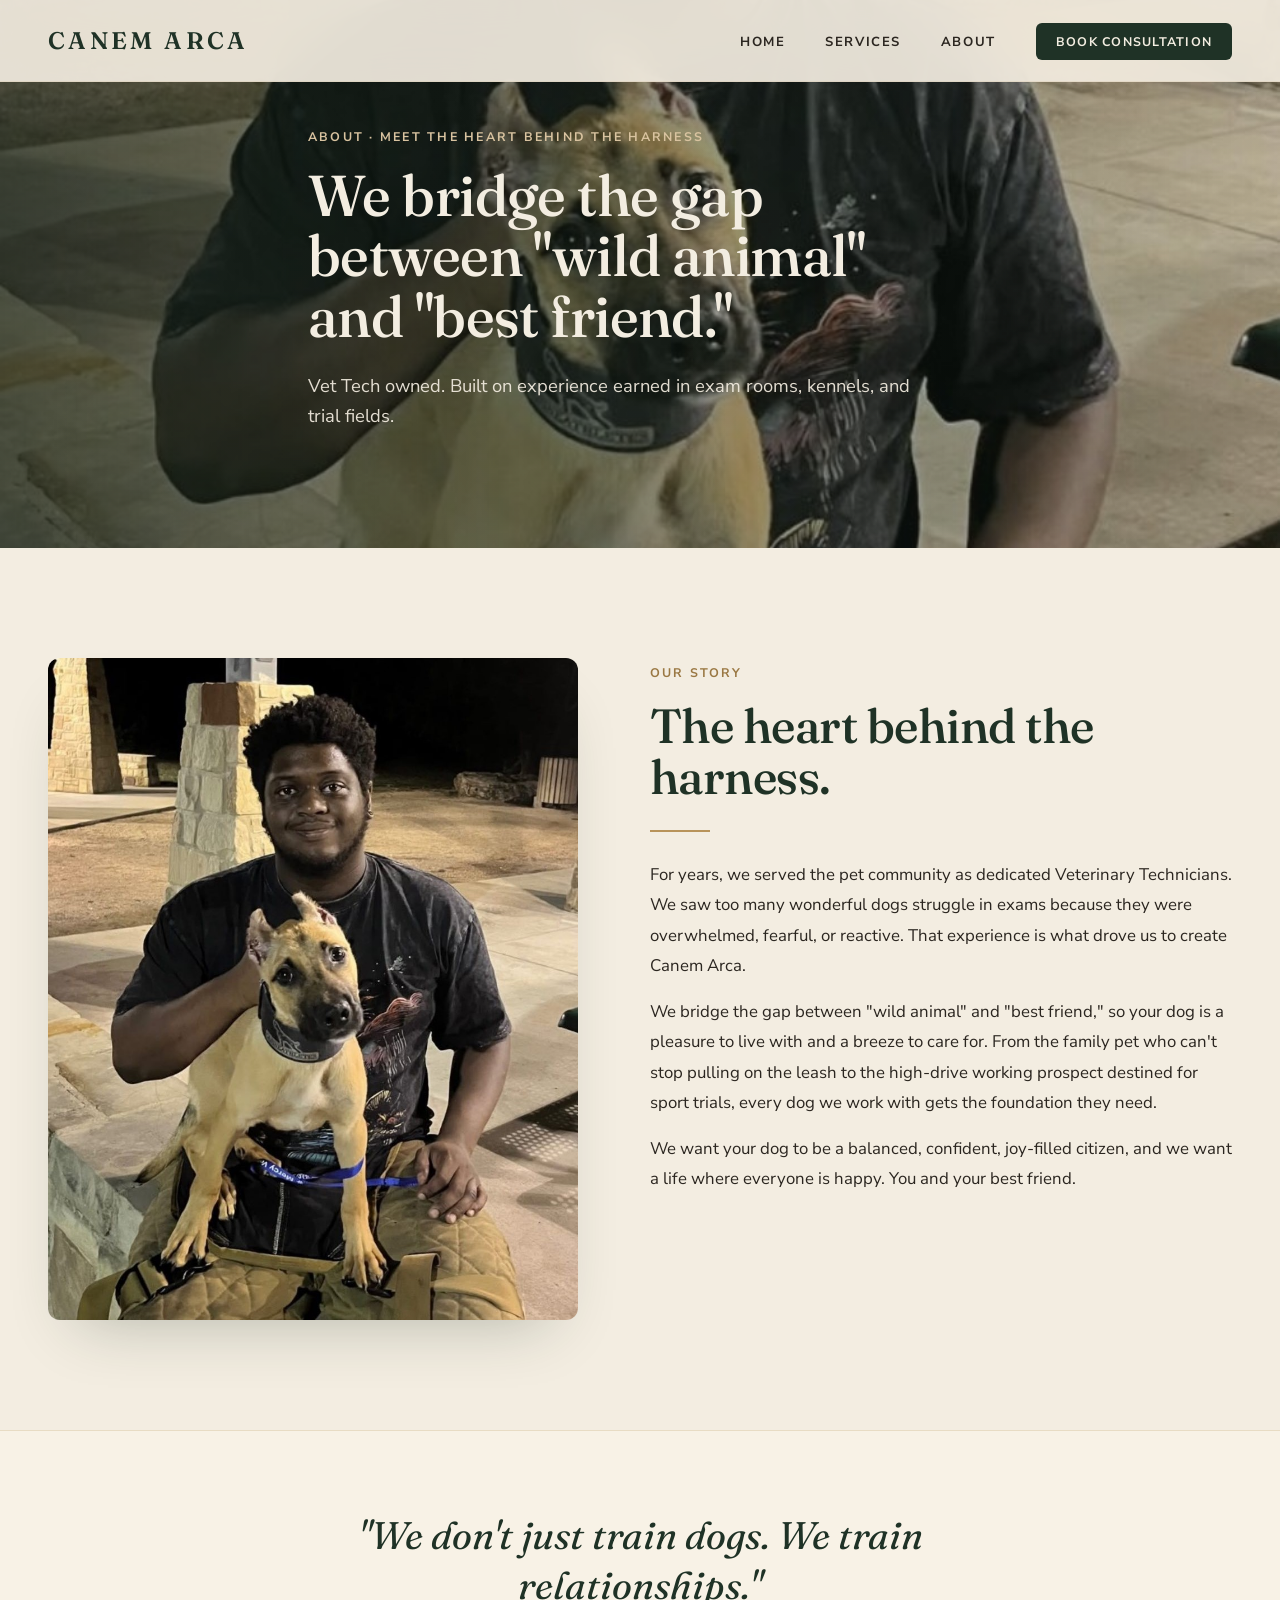
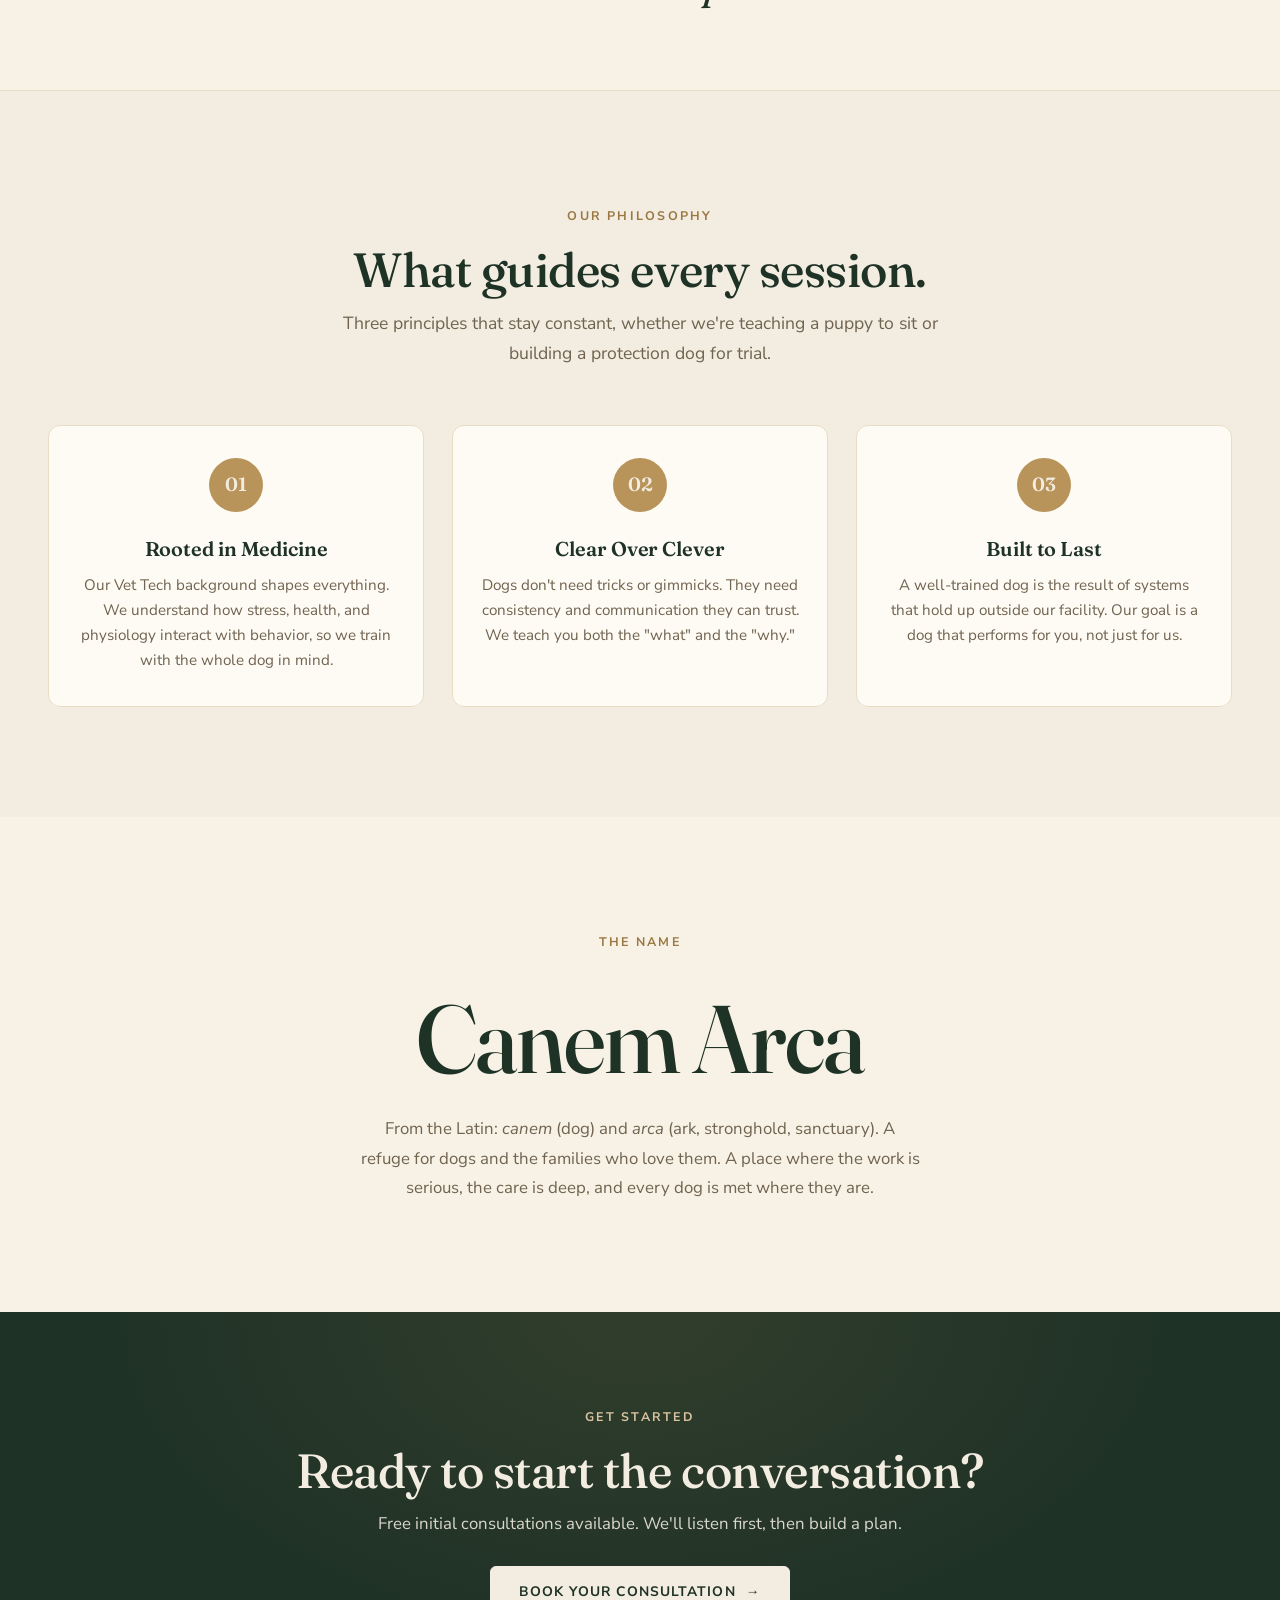
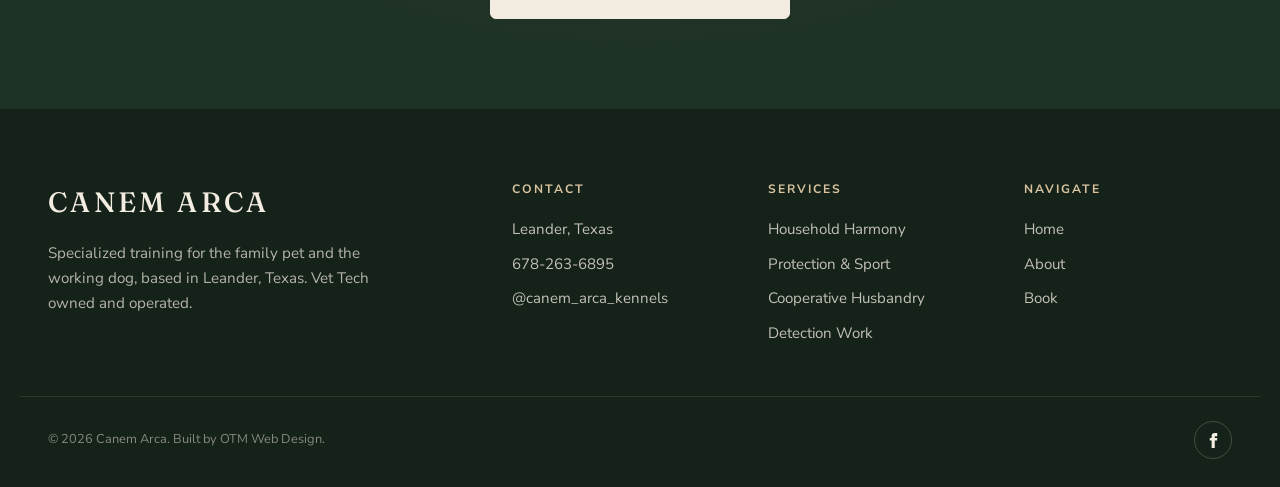
==== commit e0ca9580: "Update about.html" ====
--- a/about.html
+++ b/about.html
@@ -1,201 +1,175 @@
 <!DOCTYPE html>
 <html lang="en">
 <head>
-    <meta charset="UTF-8">
-    <meta name="viewport" content="width=device-width, initial-scale=1.0">
-    <title>About | Canem Arca Dog Training</title>
-    <meta name="description" content="Meet the heart behind Canem Arca. Vet Tech owned dog training in Leander, TX. Our philosophy, our mission, and why we bridge the gap between 'wild animal' and 'best friend.'">
-    <link rel="preconnect" href="https://fonts.googleapis.com">
-    <link rel="preconnect" href="https://fonts.gstatic.com" crossorigin>
-    <link href="https://fonts.googleapis.com/css2?family=Fraunces:ital,opsz,wght@0,9..144,300;0,9..144,400;0,9..144,500;1,9..144,300;1,9..144,400&family=Inter:wght@400;500;600&family=JetBrains+Mono:wght@400;500&display=swap" rel="stylesheet">
-    <link rel="stylesheet" href="styles.css">
+  <meta charset="UTF-8" />
+  <meta name="viewport" content="width=device-width, initial-scale=1.0" />
+  <title>About | Canem Arca Dog Training</title>
+  <meta name="description" content="Meet the heart behind Canem Arca. Vet Tech owned dog training in Leander, TX. Our philosophy, our mission, and why we bridge the gap between 'wild animal' and 'best friend.'" />
+  <link rel="preconnect" href="https://fonts.googleapis.com" />
+  <link rel="preconnect" href="https://fonts.gstatic.com" crossorigin />
+  <link href="https://fonts.googleapis.com/css2?family=Fraunces:opsz,wght@9..144,400;9..144,500;9..144,600&family=Nunito+Sans:wght@400;600;700&display=swap" rel="stylesheet" />
+  <link rel="stylesheet" href="styles.css" />
 </head>
-<body>
+<body data-page="about">
 
-    <nav class="nav">
-        <div class="nav-inner">
-            <a href="index.html" class="nav-brand">Canem Arca</a>
-            <ul class="nav-menu">
-                <li><a href="index.html" class="nav-link">Home</a></li>
-                <li><a href="services.html" class="nav-link">Services</a></li>
-                <li><a href="about.html" class="nav-link active">About</a></li>
-                <li><a href="contact.html" class="nav-link">Contact</a></li>
-                <li><a href="book.html" class="nav-cta">Book Consultation</a></li>
-            </ul>
-            <button class="hamburger" aria-label="Toggle menu">
-                <span></span><span></span><span></span>
-            </button>
+  <!-- NAV -->
+  <nav class="nav" id="mainNav">
+    <div class="nav-inner">
+      <a href="index.html" class="nav-brand">Canem Arca</a>
+      <ul class="nav-menu">
+        <li><a href="index.html" class="nav-link" data-nav="home">Home</a></li>
+        <li><a href="services.html" class="nav-link" data-nav="services">Services</a></li>
+        <li><a href="about.html" class="nav-link" data-nav="about">About</a></li>
+        <li><a href="book.html" class="nav-cta" data-nav="book">Book Consultation</a></li>
+      </ul>
+      <button class="hamburger" aria-label="Toggle menu" id="hamburger">
+        <span></span><span></span><span></span>
+      </button>
+    </div>
+  </nav>
+
+  <div class="mobile-menu" id="mobileMenu">
+    <a href="index.html">Home</a>
+    <a href="services.html">Services</a>
+    <a href="about.html">About</a>
+    <a href="book.html" class="cta-mobile">Book Consultation</a>
+  </div>
+
+  <!-- PAGE HERO -->
+  <section class="hero page-hero">
+    <div class="hero-image" style="background-image: url('assets/yahima-main.jpg');"></div>
+    <div class="hero-overlay"></div>
+    <div class="container hero-content">
+      <span class="eyebrow">About &middot; Meet the Heart Behind the Harness</span>
+      <h1 class="display">We bridge the gap between "wild animal" and "best friend."</h1>
+      <p class="hero-sub">Vet Tech owned. Built on experience earned in exam rooms, kennels, and trial fields.</p>
+    </div>
+  </section>
+
+  <!-- ORIGIN STORY -->
+  <section class="section">
+    <div class="container">
+      <div class="about-intro">
+        <div class="about-intro-img">
+          <img src="assets/yahima-main.jpg" alt="Canem Arca founder" />
         </div>
-    </nav>
+        <div class="about-intro-text">
+          <span class="eyebrow">Our Story</span>
+          <h2 class="display">The heart behind the harness.</h2>
+          <span class="divider"></span>
+          <p>For years, we served the pet community as dedicated Veterinary Technicians. We saw too many wonderful dogs struggle in exams because they were overwhelmed, fearful, or reactive. That experience is what drove us to create Canem Arca.</p>
+          <p>We bridge the gap between "wild animal" and "best friend," so your dog is a pleasure to live with and a breeze to care for. From the family pet who can't stop pulling on the leash to the high-drive working prospect destined for sport trials, every dog we work with gets the foundation they need.</p>
+          <p>We want your dog to be a balanced, confident, joy-filled citizen, and we want a life where everyone is happy. You and your best friend.</p>
+        </div>
+      </div>
+    </div>
+  </section>
 
-    <div class="mobile-menu">
+  <!-- MISSION QUOTE -->
+  <section class="mission-quote">
+    <blockquote>
+      "We don't just train dogs. We train relationships."
+    </blockquote>
+  </section>
+
+  <!-- VALUES -->
+  <section class="section">
+    <div class="container">
+      <div class="svc-header">
+        <span class="eyebrow">Our Philosophy</span>
+        <h2 class="display">What guides every session.</h2>
+        <p class="lede" style="margin: 0 auto;">Three principles that stay constant, whether we're teaching a puppy to sit or building a protection dog for trial.</p>
+      </div>
+
+      <div class="values-grid">
+
+        <div class="value-card">
+          <div class="value-icon">01</div>
+          <h4>Rooted in Medicine</h4>
+          <p>Our Vet Tech background shapes everything. We understand how stress, health, and physiology interact with behavior, so we train with the whole dog in mind.</p>
+        </div>
+
+        <div class="value-card">
+          <div class="value-icon">02</div>
+          <h4>Clear Over Clever</h4>
+          <p>Dogs don't need tricks or gimmicks. They need consistency and communication they can trust. We teach you both the "what" and the "why."</p>
+        </div>
+
+        <div class="value-card">
+          <div class="value-icon">03</div>
+          <h4>Built to Last</h4>
+          <p>A well-trained dog is the result of systems that hold up outside our facility. Our goal is a dog that performs for you, not just for us.</p>
+        </div>
+
+      </div>
+    </div>
+  </section>
+
+  <!-- NAME BLOCK -->
+  <section class="section tinted">
+    <div class="container">
+      <div class="name-block">
+        <span class="eyebrow">The Name</span>
+        <div class="wordmark">Canem Arca</div>
+        <p>From the Latin: <em>canem</em> (dog) and <em>arca</em> (ark, stronghold, sanctuary). A refuge for dogs and the families who love them. A place where the work is serious, the care is deep, and every dog is met where they are.</p>
+      </div>
+    </div>
+  </section>
+
+  <!-- CTA STRIP -->
+  <section class="cta-strip">
+    <div class="cta-strip-inner">
+      <span class="eyebrow light">Get Started</span>
+      <h2 class="display">Ready to start the conversation?</h2>
+      <p>Free initial consultations available. We'll listen first, then build a plan.</p>
+      <a href="book.html" class="btn btn-light">Book Your Consultation <span class="arrow">&rarr;</span></a>
+    </div>
+  </section>
+
+  <!-- FOOTER -->
+  <footer class="footer">
+    <div class="footer-grid">
+      <div class="footer-col">
+        <div class="footer-brand">Canem Arca</div>
+        <p>Specialized training for the family pet and the working dog, based in Leander, Texas. Vet Tech owned and operated.</p>
+      </div>
+      <div class="footer-col">
+        <h5>Contact</h5>
         <ul>
-            <li><a href="index.html">Home</a></li>
-            <li><a href="services.html">Services</a></li>
-            <li><a href="about.html">About</a></li>
-            <li><a href="contact.html">Contact</a></li>
-            <li><a href="book.html">Book Consultation</a></li>
+          <li>Leander, Texas</li>
+          <li>678-263-6895</li>
+          <li>@canem_arca_kennels</li>
         </ul>
+      </div>
+      <div class="footer-col">
+        <h5>Services</h5>
+        <ul>
+          <li><a href="services.html#household">Household Harmony</a></li>
+          <li><a href="services.html#elite">Protection &amp; Sport</a></li>
+          <li><a href="services.html#husbandry">Cooperative Husbandry</a></li>
+          <li><a href="services.html#detection">Detection Work</a></li>
+        </ul>
+      </div>
+      <div class="footer-col">
+        <h5>Navigate</h5>
+        <ul>
+          <li><a href="index.html">Home</a></li>
+          <li><a href="about.html">About</a></li>
+          <li><a href="book.html">Book</a></li>
+        </ul>
+      </div>
     </div>
 
-    <!-- PAGE HERO -->
-    <section class="hero page-hero">
-        <div class="hero-img">
-            <img src="assets/yahima-main.jpg" alt="Canem Arca owner and dog trainer">
-        </div>
-        <div class="hero-content">
-            <div class="hero-meta">
-                <span>About</span>
-                <span class="hero-meta-sep"></span>
-                <span>Meet the Heart Behind the Harness</span>
-            </div>
-            <h1>We bridge the gap between <em>"wild animal"</em> and <em>"best friend."</em></h1>
-            <p class="hero-sub">Vet Tech owned. Built on experience earned in exam rooms, kennels, and trial fields.</p>
-        </div>
-    </section>
+    <div class="footer-bottom">
+      <p>&copy; 2026 Canem Arca. Built by OTM Web Design.</p>
+      <div class="footer-social">
+        <a href="https://www.facebook.com/profile.php?id=61588463427591" target="_blank" rel="noopener" aria-label="Facebook">
+          <svg viewBox="0 0 24 24" fill="currentColor"><path d="M9 8h-3v4h3v12h5v-12h3.642l.358-4h-4v-1.667c0-.955.192-1.333 1.115-1.333h2.885v-5h-3.808c-3.596 0-5.192 1.583-5.192 4.615v3.385z"/></svg>
+        </a>
+      </div>
+    </div>
+  </footer>
 
-    <!-- ORIGIN STORY -->
-    <section class="about-origin">
-        <div class="about-origin-grid">
-
-            <div class="about-origin-img">
-                <img src="assets/yahima-secondary.jpg" alt="Yahima and dog">
-            </div>
-
-            <div class="about-origin-text">
-                <span class="section-num">01 &mdash; Our Story</span>
-                <h2>The heart behind <em>the harness.</em></h2>
-                <p>For years, we served the pet community as dedicated Veterinary Technicians. We saw too many wonderful dogs struggle in exams because they were overwhelmed, fearful, or reactive. That experience is what drove us to create Canem Arca.</p>
-                <p>We bridge the gap between "wild animal" and "best friend," so your dog is a pleasure to live with and a breeze to care for. From the family pet who can't stop pulling on the leash to the high-drive working prospect destined for sport trials, every dog we work with gets the foundation they need.</p>
-                <p>We want your dog to be a balanced, confident, joy-filled citizen, and we want a life where everyone is happy, you and your best friend.</p>
-            </div>
-
-        </div>
-    </section>
-
-    <!-- MISSION BAND -->
-    <section class="mission">
-        <div class="mission-inner">
-            <blockquote>
-                We don't just train dogs. We train relationships.
-            </blockquote>
-        </div>
-    </section>
-
-    <!-- VALUES -->
-    <section class="values">
-        <div class="values-header">
-            <span class="section-num">02 &mdash; Our Philosophy</span>
-            <h2>What guides <em>every session.</em></h2>
-        </div>
-
-        <div class="values-grid">
-
-            <div class="value">
-                <span class="value-num">/ 01</span>
-                <h4>Rooted in <em>Medicine.</em></h4>
-                <p>Our Vet Tech background shapes everything. We understand how stress, health, and physiology interact with behavior, so we train with the whole dog in mind.</p>
-            </div>
-
-            <div class="value">
-                <span class="value-num">/ 02</span>
-                <h4>Clear Over <em>Clever.</em></h4>
-                <p>Dogs don't need tricks or gimmicks. They need consistency and communication they can trust. We teach you both the "what" and the "why."</p>
-            </div>
-
-            <div class="value">
-                <span class="value-num">/ 03</span>
-                <h4>Built to <em>Last.</em></h4>
-                <p>A well-trained dog is the result of systems that hold up outside our facility. Our goal is a dog that performs for you, not just for us.</p>
-            </div>
-
-        </div>
-    </section>
-
-    <!-- NAME / WORDMARK -->
-    <section class="name-section">
-        <div class="name-inner">
-            <span class="section-num">03 &mdash; The Name</span>
-            <span class="wordmark">Canem <em>Arca.</em></span>
-            <p>From the Latin, <em>canem</em> (dog) and <em>arca</em> (ark, stronghold, sanctuary). A refuge for dogs and the families who love them. A place where the work is serious, the care is deep, and every dog is met where they are.</p>
-        </div>
-    </section>
-
-    <!-- WHO WE SERVE -->
-    <section class="serve">
-        <div class="serve-inner">
-            <span class="section-num">04 &mdash; Who We Work With</span>
-            <h2>From the family pet to <em>the specialized worker.</em></h2>
-            <p>We work with pet owners who want a dog that fits into daily life, and with handlers who demand precision from sport prospects, personal protection dogs, and specialized detection candidates. The standard stays the same either way. The dog in front of us is the one we train for.</p>
-        </div>
-    </section>
-
-    <!-- CTA -->
-    <section class="cta cta-forest">
-        <div class="cta-inner">
-            <h2>Ready to start <em>the conversation?</em></h2>
-            <p>Free initial consultations available. We'll listen first, then build a plan.</p>
-            <a href="book.html" class="btn btn-ghost">Book Your Consultation <span class="arrow"></span></a>
-        </div>
-    </section>
-
-    <!-- FOOTER -->
-    <footer class="footer">
-        <div class="footer-wordmark">
-            <span class="mark">Canem <em>Arca</em></span>
-            <span class="tag">We don't just train dogs. We train relationships.</span>
-        </div>
-
-        <div class="footer-grid">
-
-            <div class="footer-col">
-                <h5>About</h5>
-                <p>Specialized training for the family pet and the working dog, based in Leander, Texas. Vet Tech owned and operated.</p>
-            </div>
-
-            <div class="footer-col">
-                <h5>Contact</h5>
-                <ul>
-                    <li>Leander, Texas</li>
-                    <li>678-263-6895</li>
-                    <li>@canem_arca_kennels</li>
-                </ul>
-            </div>
-
-            <div class="footer-col">
-                <h5>Services</h5>
-                <ul>
-                    <li><a href="services.html#household">Household Harmony</a></li>
-                    <li><a href="services.html#elite">Protection &amp; Sport</a></li>
-                    <li><a href="services.html#husbandry">Cooperative Husbandry</a></li>
-                    <li><a href="services.html#detection">Specialized Detection</a></li>
-                </ul>
-            </div>
-
-            <div class="footer-col">
-                <h5>Navigate</h5>
-                <ul>
-                    <li><a href="index.html">Home</a></li>
-                    <li><a href="about.html">About</a></li>
-                    <li><a href="book.html">Book</a></li>
-                    <li><a href="contact.html">Contact</a></li>
-                </ul>
-            </div>
-
-        </div>
-
-        <div class="footer-bottom">
-            <p>&copy; 2026 Canem Arca &mdash; Built by OTM Web Design</p>
-            <div class="footer-social">
-                <a href="https://www.facebook.com/profile.php?id=61588463427591" target="_blank" rel="noopener" aria-label="Facebook">
-                    <svg viewBox="0 0 24 24" fill="currentColor">
-                        <path d="M9 8h-3v4h3v12h5v-12h3.642l.358-4h-4v-1.667c0-.955.192-1.333 1.115-1.333h2.885v-5h-3.808c-3.596 0-5.192 1.583-5.192 4.615v3.385z"/>
-                    </svg>
-                </a>
-            </div>
-        </div>
-    </footer>
-
-    <script src="script.js"></script>
+  <script src="script.js"></script>
 </body>
 </html>
--- a/styles.css
+++ b/styles.css
@@ -1,1705 +1,1281 @@
-/* ============================================
-   CANEM ARCA
+/* ===========================================
+   CANEM ARCA | Specialized Dog Training
    Built by OTM Web Design
-   ============================================ */
-
-/* ============================================
-   VARIABLES
-   ============================================ */
+   A warm, premium, light-mode design
+   =========================================== */
+
+/* ---------- Tokens ---------- */
 :root {
-    --bone: #f4efe5;
-    --bone-soft: #ebe4d4;
-    --ivory: #fbf8f2;
-    --forest: #1a3329;
-    --forest-deep: #0f1f19;
-    --charcoal: #111111;
-    --charcoal-soft: #1c1c1c;
-    --rust: #9c3f20;
-    --rust-warm: #b85534;
-    --ink: #141414;
-    --ink-soft: #3a3a3a;
-    --muted: #6b6356;
-    --line: #d4cbb8;
-    --line-soft: #e4dcca;
-
-    --font-display: 'Fraunces', 'Cormorant Garamond', Georgia, serif;
-    --font-body: 'Inter', -apple-system, sans-serif;
-    --font-mono: 'JetBrains Mono', 'Courier New', monospace;
-
-    --pad: 2rem;
-    --max: 1400px;
-    --max-tight: 880px;
-    --max-narrow: 680px;
-
-    --ease: cubic-bezier(0.25, 0.46, 0.45, 0.94);
-    --ease-out: cubic-bezier(0.16, 1, 0.3, 1);
-}
-
-/* ============================================
-   RESET
-   ============================================ */
-*, *::before, *::after {
-    box-sizing: border-box;
-    margin: 0;
-    padding: 0;
-}
-
-html { scroll-behavior: smooth; -webkit-text-size-adjust: 100%; }
+  /* Palette */
+  --cream:        #f3ede1;
+  --cream-soft:   #f8f2e6;
+  --ivory:        #fefbf4;
+  --paper:        #ebe1cc;
+  --forest:       #1f3226;
+  --forest-deep:  #152219;
+  --moss:         #3d5242;
+  --camel:        #b8935a;
+  --camel-deep:   #9a7843;
+  --tan:          #d9c3a0;
+  --charcoal:     #2b2620;
+  --ink:          #1c1814;
+  --muted:        #706350;
+  --line:         #d9cab0;
+  --line-soft:    #e8dcc4;
+  --rust:         #8b3a1f;
+
+  /* Type */
+  --font-display: 'Fraunces', 'Cormorant Garamond', Georgia, serif;
+  --font-body:    'Nunito Sans', -apple-system, BlinkMacSystemFont, sans-serif;
+
+  /* Radius */
+  --r-sm: 6px;
+  --r-md: 12px;
+  --r-lg: 20px;
+
+  /* Shadows */
+  --shadow-soft: 0 10px 30px -15px rgba(31, 50, 38, 0.2);
+  --shadow-lift: 0 30px 60px -30px rgba(31, 50, 38, 0.3);
+
+  --container: 1240px;
+  --nav-h: 82px;
+}
+
+/* ---------- Reset / base ---------- */
+*, *::before, *::after { box-sizing: border-box; }
+
+html { scroll-behavior: smooth; }
 
 body {
-    font-family: var(--font-body);
-    font-size: 17px;
-    line-height: 1.6;
-    color: var(--ink);
-    background-color: var(--bone);
-    -webkit-font-smoothing: antialiased;
-    -moz-osx-font-smoothing: grayscale;
-    overflow-x: hidden;
-}
-
-img { max-width: 100%; height: auto; display: block; }
-a { color: inherit; text-decoration: none; transition: color 0.3s var(--ease); }
-button { font-family: inherit; cursor: pointer; border: none; background: none; }
-ul { list-style: none; }
-
-/* ============================================
-   TYPOGRAPHY
-   ============================================ */
-h1, h2, h3, h4, h5, h6 {
-    font-family: var(--font-display);
-    font-weight: 400;
-    line-height: 1.05;
-    letter-spacing: -0.02em;
-    color: var(--ink);
-}
-
-p { margin-bottom: 1rem; }
-p:last-child { margin-bottom: 0; }
+  margin: 0;
+  font-family: var(--font-body);
+  font-size: 16.5px;
+  line-height: 1.65;
+  color: var(--charcoal);
+  background: var(--cream);
+  -webkit-font-smoothing: antialiased;
+  overflow-x: hidden;
+}
+
+img { max-width: 100%; display: block; }
+a { color: inherit; text-decoration: none; }
+button { font: inherit; cursor: pointer; border: none; background: none; color: inherit; }
+ul { list-style: none; margin: 0; padding: 0; }
+
+.container {
+  width: 100%;
+  max-width: var(--container);
+  margin: 0 auto;
+  padding: 0 28px;
+}
+
+.section { padding: 110px 0; position: relative; }
+
+/* ---------- Typography ---------- */
+.display {
+  font-family: var(--font-display);
+  font-weight: 500;
+  line-height: 1.05;
+  letter-spacing: -0.01em;
+  color: var(--forest);
+  margin: 0 0 24px;
+  font-size: clamp(2.2rem, 5vw, 3.75rem);
+}
+
+h2.display { font-size: clamp(1.9rem, 3.8vw, 3rem); }
+
+h3 {
+  font-family: var(--font-display);
+  font-weight: 600;
+  font-size: 1.35rem;
+  margin: 0 0 8px;
+  color: var(--forest);
+  letter-spacing: -0.005em;
+}
+
+h4 {
+  font-family: var(--font-display);
+  font-weight: 600;
+  font-size: 1.15rem;
+  margin: 0 0 8px;
+  color: var(--forest);
+  letter-spacing: -0.003em;
+}
+
+p {
+  margin: 0 0 16px;
+  color: var(--charcoal);
+}
 
 .eyebrow {
-    font-family: var(--font-mono);
-    font-size: 0.72rem;
-    font-weight: 500;
-    letter-spacing: 0.2em;
-    text-transform: uppercase;
-    color: var(--rust);
-    display: inline-flex;
-    align-items: center;
-    gap: 0.75rem;
-}
-
-.eyebrow::before {
-    content: '';
-    width: 1.5rem;
-    height: 1px;
-    background-color: var(--rust);
-}
-
-.eyebrow-light { color: var(--bone); }
-.eyebrow-light::before { background-color: var(--bone); }
-
-.section-num {
-    font-family: var(--font-mono);
-    font-size: 0.72rem;
-    font-weight: 500;
-    letter-spacing: 0.2em;
-    color: var(--muted);
-    display: block;
-    margin-bottom: 3rem;
-}
-
-.lead {
-    font-family: var(--font-display);
-    font-size: clamp(1.25rem, 2vw, 1.6rem);
-    line-height: 1.4;
-    font-weight: 300;
-    color: var(--ink-soft);
-    letter-spacing: -0.01em;
-}
-
-/* ============================================
-   LAYOUT
-   ============================================ */
-.wrap { width: 100%; max-width: var(--max); margin: 0 auto; padding-left: var(--pad); padding-right: var(--pad); }
-.wrap-tight { max-width: var(--max-tight); margin: 0 auto; padding-left: var(--pad); padding-right: var(--pad); }
-.wrap-narrow { max-width: var(--max-narrow); margin: 0 auto; padding-left: var(--pad); padding-right: var(--pad); }
-
-/* ============================================
-   BUTTONS
-   ============================================ */
+  font-family: var(--font-body);
+  font-size: 0.78rem;
+  font-weight: 700;
+  letter-spacing: 0.18em;
+  text-transform: uppercase;
+  color: var(--camel-deep);
+  margin: 0 0 18px;
+  display: inline-block;
+}
+
+.eyebrow.light { color: var(--tan); }
+
+.lede {
+  font-size: 1.1rem;
+  line-height: 1.7;
+  color: var(--muted);
+  max-width: 60ch;
+}
+
+.divider {
+  display: block;
+  width: 60px;
+  height: 2px;
+  background: var(--camel);
+  margin: 28px 0;
+}
+
+.divider.center { margin-left: auto; margin-right: auto; }
+
+/* ---------- Buttons ---------- */
 .btn {
-    display: inline-flex;
-    align-items: center;
-    gap: 0.75rem;
-    padding: 1.1rem 2rem;
-    font-family: var(--font-mono);
-    font-size: 0.75rem;
-    font-weight: 500;
-    letter-spacing: 0.18em;
-    text-transform: uppercase;
-    transition: all 0.4s var(--ease);
-    cursor: pointer;
-    border: 1px solid transparent;
-}
-
-.btn-primary { background-color: var(--forest); color: var(--bone); border-color: var(--forest); }
-.btn-primary:hover { background-color: var(--forest-deep); border-color: var(--forest-deep); transform: translateY(-2px); }
-
-.btn-rust { background-color: var(--rust); color: var(--bone); border-color: var(--rust); }
-.btn-rust:hover { background-color: var(--rust-warm); border-color: var(--rust-warm); transform: translateY(-2px); }
-
-.btn-ghost { background-color: transparent; color: var(--bone); border-color: rgba(244, 239, 229, 0.5); }
-.btn-ghost:hover { background-color: var(--bone); color: var(--charcoal); border-color: var(--bone); }
-
-.btn-outline-dark { background-color: transparent; color: var(--forest); border-color: var(--forest); }
-.btn-outline-dark:hover { background-color: var(--forest); color: var(--bone); }
-
-.btn .arrow {
-    width: 16px;
-    height: 1px;
-    background-color: currentColor;
-    position: relative;
-    transition: width 0.3s var(--ease);
-}
-
-.btn .arrow::after {
-    content: '';
-    position: absolute;
-    right: 0;
-    top: -3px;
-    width: 6px;
-    height: 6px;
-    border-top: 1px solid currentColor;
-    border-right: 1px solid currentColor;
-    transform: rotate(45deg);
-}
-
-.btn:hover .arrow { width: 24px; }
-
-.tlink {
-    display: inline-flex;
-    align-items: center;
-    gap: 0.75rem;
-    font-family: var(--font-mono);
-    font-size: 0.72rem;
-    font-weight: 500;
-    letter-spacing: 0.2em;
-    text-transform: uppercase;
-    color: var(--forest);
-    padding-bottom: 0.5rem;
-    border-bottom: 1px solid var(--forest);
-    transition: all 0.3s var(--ease);
-}
-
-.tlink:hover { gap: 1.25rem; color: var(--rust); border-color: var(--rust); }
-
-.tlink-light { color: var(--bone); border-color: rgba(244, 239, 229, 0.4); }
-.tlink-light:hover { color: var(--bone); border-color: var(--bone); }
-
-/* ============================================
-   NAV
-   ============================================ */
+  display: inline-flex;
+  align-items: center;
+  gap: 10px;
+  padding: 14px 28px;
+  font-family: var(--font-body);
+  font-size: 0.86rem;
+  font-weight: 700;
+  letter-spacing: 0.08em;
+  text-transform: uppercase;
+  border-radius: var(--r-sm);
+  transition: all 0.3s ease;
+  cursor: pointer;
+  border: 1.5px solid transparent;
+}
+
+.btn-primary {
+  background: var(--forest);
+  color: var(--cream);
+  border-color: var(--forest);
+}
+
+.btn-primary:hover {
+  background: var(--forest-deep);
+  border-color: var(--forest-deep);
+  transform: translateY(-2px);
+  box-shadow: var(--shadow-lift);
+}
+
+.btn-ghost {
+  background: transparent;
+  color: var(--forest);
+  border-color: var(--forest);
+}
+
+.btn-ghost:hover {
+  background: var(--forest);
+  color: var(--cream);
+  transform: translateY(-2px);
+}
+
+.btn-light {
+  background: var(--cream);
+  color: var(--forest);
+  border-color: var(--cream);
+}
+
+.btn-light:hover {
+  background: var(--ivory);
+  border-color: var(--ivory);
+  transform: translateY(-2px);
+}
+
+.btn-outline-light {
+  background: transparent;
+  color: var(--cream);
+  border-color: rgba(243, 237, 225, 0.6);
+}
+
+.btn-outline-light:hover {
+  background: var(--cream);
+  color: var(--forest);
+  border-color: var(--cream);
+}
+
+.btn .arrow { transition: transform 0.3s ease; display: inline-block; }
+.btn:hover .arrow { transform: translateX(4px); }
+
+/* ---------- Navigation ---------- */
 .nav {
-    position: fixed;
-    top: 0;
-    left: 0;
-    right: 0;
-    z-index: 100;
-    background-color: rgba(244, 239, 229, 0.85);
-    backdrop-filter: blur(20px) saturate(180%);
-    -webkit-backdrop-filter: blur(20px) saturate(180%);
-    border-bottom: 1px solid rgba(212, 203, 184, 0.4);
-    transition: all 0.4s var(--ease);
+  position: fixed;
+  top: 0;
+  left: 0;
+  right: 0;
+  height: var(--nav-h);
+  background: rgba(243, 237, 225, 0.92);
+  backdrop-filter: blur(20px) saturate(160%);
+  -webkit-backdrop-filter: blur(20px) saturate(160%);
+  border-bottom: 1px solid rgba(217, 202, 176, 0.4);
+  z-index: 100;
+  transition: all 0.3s ease;
+}
+
+.nav.scrolled {
+  box-shadow: 0 4px 20px -10px rgba(31, 50, 38, 0.15);
 }
 
 .nav-inner {
-    max-width: var(--max);
-    margin: 0 auto;
-    padding: 1.25rem var(--pad);
-    display: flex;
-    align-items: center;
-    justify-content: space-between;
+  max-width: var(--container);
+  height: 100%;
+  margin: 0 auto;
+  padding: 0 28px;
+  display: flex;
+  align-items: center;
+  justify-content: space-between;
+  gap: 24px;
 }
 
 .nav-brand {
-    font-family: var(--font-display);
-    font-size: 1.5rem;
-    font-weight: 400;
-    letter-spacing: 0.18em;
-    color: var(--ink);
-    text-transform: uppercase;
-}
-
-.nav-menu { display: flex; align-items: center; gap: 2.5rem; }
+  font-family: var(--font-display);
+  font-size: 1.5rem;
+  font-weight: 600;
+  letter-spacing: 0.14em;
+  text-transform: uppercase;
+  color: var(--forest);
+  line-height: 1;
+}
+
+.nav-menu {
+  display: flex;
+  align-items: center;
+  gap: 40px;
+}
 
 .nav-link {
-    font-family: var(--font-mono);
-    font-size: 0.72rem;
-    font-weight: 500;
-    letter-spacing: 0.18em;
-    text-transform: uppercase;
-    color: var(--ink);
-    position: relative;
-    padding: 0.5rem 0;
+  font-size: 0.82rem;
+  font-weight: 700;
+  letter-spacing: 0.12em;
+  text-transform: uppercase;
+  color: var(--charcoal);
+  padding: 6px 0;
+  position: relative;
+  transition: color 0.25s ease;
 }
 
 .nav-link::after {
-    content: '';
-    position: absolute;
-    bottom: 0;
-    left: 0;
-    right: 0;
-    height: 1px;
-    background-color: currentColor;
-    transform: scaleX(0);
-    transform-origin: left;
-    transition: transform 0.3s var(--ease);
-}
-
-.nav-link:hover::after, .nav-link.active::after { transform: scaleX(1); }
+  content: '';
+  position: absolute;
+  left: 0;
+  right: 0;
+  bottom: 0;
+  height: 2px;
+  background: var(--camel);
+  transform: scaleX(0);
+  transform-origin: center;
+  transition: transform 0.3s ease;
+}
+
+.nav-link:hover { color: var(--forest); }
+.nav-link:hover::after,
+.nav-link.is-active::after { transform: scaleX(1); }
+.nav-link.is-active { color: var(--forest); }
 
 .nav-cta {
-    padding: 0.85rem 1.5rem;
-    background-color: var(--forest);
-    color: var(--bone);
-    font-family: var(--font-mono);
-    font-size: 0.72rem;
-    font-weight: 500;
-    letter-spacing: 0.18em;
-    text-transform: uppercase;
-    transition: all 0.3s var(--ease);
-}
-
-.nav-cta:hover { background-color: var(--forest-deep); color: var(--bone); transform: translateY(-1px); }
+  padding: 10px 20px;
+  background: var(--forest);
+  color: var(--cream);
+  border-radius: var(--r-sm);
+  font-size: 0.78rem;
+  font-weight: 700;
+  letter-spacing: 0.1em;
+  text-transform: uppercase;
+  transition: all 0.3s ease;
+}
+
+.nav-cta:hover {
+  background: var(--forest-deep);
+  transform: translateY(-1px);
+}
+
 .nav-cta::after { display: none; }
 
+/* Hamburger */
 .hamburger {
-    display: none;
-    width: 32px;
-    height: 32px;
-    position: relative;
-    z-index: 102;
+  display: none;
+  width: 30px;
+  height: 30px;
+  position: relative;
+  z-index: 110;
 }
 
 .hamburger span {
-    display: block;
-    position: absolute;
-    left: 4px;
-    right: 4px;
-    height: 1.5px;
-    background-color: var(--ink);
-    transition: all 0.3s var(--ease);
-}
-
-.hamburger span:nth-child(1) { top: 11px; }
-.hamburger span:nth-child(2) { top: 16px; }
-.hamburger span:nth-child(3) { top: 21px; }
-
-.hamburger.active span:nth-child(1) { top: 16px; transform: rotate(45deg); }
+  display: block;
+  position: absolute;
+  left: 3px;
+  right: 3px;
+  height: 2px;
+  background: var(--forest);
+  border-radius: 2px;
+  transition: all 0.3s ease;
+}
+
+.hamburger span:nth-child(1) { top: 9px; }
+.hamburger span:nth-child(2) { top: 14px; }
+.hamburger span:nth-child(3) { top: 19px; }
+
+.hamburger.active span:nth-child(1) { top: 14px; transform: rotate(45deg); }
 .hamburger.active span:nth-child(2) { opacity: 0; }
-.hamburger.active span:nth-child(3) { top: 16px; transform: rotate(-45deg); }
-
+.hamburger.active span:nth-child(3) { top: 14px; transform: rotate(-45deg); }
+
+/* Mobile menu */
 .mobile-menu {
-    position: fixed;
-    inset: 0;
-    background-color: var(--bone);
-    z-index: 101;
-    display: flex;
-    flex-direction: column;
-    justify-content: center;
-    align-items: center;
-    opacity: 0;
-    visibility: hidden;
-    transition: all 0.4s var(--ease);
+  position: fixed;
+  inset: 0;
+  background: var(--cream);
+  z-index: 105;
+  display: flex;
+  flex-direction: column;
+  justify-content: center;
+  align-items: center;
+  gap: 24px;
+  opacity: 0;
+  visibility: hidden;
+  transition: all 0.35s ease;
 }
 
 .mobile-menu.active { opacity: 1; visibility: visible; }
-.mobile-menu ul { text-align: center; }
-.mobile-menu li { margin: 1rem 0; }
 
 .mobile-menu a {
-    font-family: var(--font-display);
-    font-size: clamp(2rem, 7vw, 3rem);
-    font-weight: 300;
-    color: var(--ink);
-    letter-spacing: -0.02em;
-}
-
-.mobile-menu a:hover { color: var(--rust); font-style: italic; }
-
-/* ============================================
-   HERO
-   ============================================ */
+  font-family: var(--font-display);
+  font-size: 1.8rem;
+  font-weight: 500;
+  color: var(--forest);
+  letter-spacing: -0.01em;
+}
+
+.mobile-menu a.cta-mobile {
+  margin-top: 12px;
+  padding: 14px 32px;
+  background: var(--forest);
+  color: var(--cream);
+  border-radius: var(--r-sm);
+  font-family: var(--font-body);
+  font-size: 0.85rem;
+  font-weight: 700;
+  letter-spacing: 0.1em;
+  text-transform: uppercase;
+}
+
+/* ---------- Hero ---------- */
 .hero {
-    position: relative;
-    min-height: 100vh;
-    display: flex;
-    align-items: flex-end;
-    padding: 8rem 0 5rem;
-    overflow: hidden;
-    background-color: var(--charcoal);
-}
-
-.hero-img {
-    position: absolute;
-    inset: 0;
-    z-index: 0;
-}
-
-.hero-img img {
-    width: 100%;
-    height: 100%;
-    object-fit: cover;
-    object-position: center;
-}
-
-.hero-img::after {
-    content: '';
-    position: absolute;
-    inset: 0;
-    background: linear-gradient(
-        to bottom,
-        rgba(17, 17, 17, 0.35) 0%,
-        rgba(17, 17, 17, 0.15) 35%,
-        rgba(17, 17, 17, 0.6) 75%,
-        rgba(17, 17, 17, 0.9) 100%
-    );
+  position: relative;
+  min-height: 92vh;
+  display: flex;
+  align-items: center;
+  padding: calc(var(--nav-h) + 40px) 0 80px;
+  overflow: hidden;
+  background: var(--cream);
+}
+
+.hero-image {
+  position: absolute;
+  inset: 0;
+  background-size: cover;
+  background-position: center;
+  z-index: 0;
+}
+
+.hero-overlay {
+  position: absolute;
+  inset: 0;
+  background: linear-gradient(
+    to right,
+    rgba(21, 34, 25, 0.72) 0%,
+    rgba(21, 34, 25, 0.5) 45%,
+    rgba(21, 34, 25, 0.25) 100%
+  );
+  z-index: 1;
 }
 
 .hero-content {
-    position: relative;
-    z-index: 2;
-    width: 100%;
-    max-width: var(--max);
-    margin: 0 auto;
-    padding: 0 var(--pad);
-    color: var(--bone);
-}
-
-.hero-meta {
-    display: flex;
-    align-items: center;
-    gap: 1.5rem;
-    font-family: var(--font-mono);
-    font-size: 0.7rem;
-    letter-spacing: 0.22em;
-    text-transform: uppercase;
-    color: var(--bone);
-    margin-bottom: 2rem;
-    opacity: 0.85;
-}
-
-.hero-meta-sep {
-    width: 2rem;
-    height: 1px;
-    background-color: rgba(244, 239, 229, 0.5);
-}
-
-.hero h1 {
-    color: var(--bone);
-    font-weight: 300;
-    font-size: clamp(3rem, 7.5vw, 7rem);
-    line-height: 0.95;
-    letter-spacing: -0.035em;
-    margin-bottom: 2rem;
-    max-width: 15ch;
-}
-
-.hero h1 em { font-style: italic; font-weight: 300; }
+  position: relative;
+  z-index: 2;
+  max-width: 720px;
+  color: var(--cream);
+}
+
+.hero h1.display {
+  color: var(--cream);
+  font-size: clamp(2.6rem, 5.5vw, 4.5rem);
+  margin-bottom: 24px;
+}
+
+.hero .eyebrow {
+  color: var(--tan);
+}
 
 .hero-sub {
-    font-size: 1.15rem;
-    line-height: 1.55;
-    color: var(--bone);
-    opacity: 0.85;
-    margin-bottom: 3rem;
-    max-width: 48ch;
+  font-size: 1.15rem;
+  line-height: 1.65;
+  color: rgba(243, 237, 225, 0.92);
+  margin-bottom: 36px;
+  max-width: 56ch;
 }
 
 .hero-actions {
-    display: flex;
-    align-items: center;
-    gap: 2.5rem;
-    flex-wrap: wrap;
-}
-
-/* Page hero */
+  display: flex;
+  gap: 16px;
+  flex-wrap: wrap;
+  align-items: center;
+}
+
+/* Page hero (interior pages), shorter, same style */
 .page-hero {
-    position: relative;
-    min-height: 75vh;
-    display: flex;
-    align-items: flex-end;
-    padding: 10rem 0 4rem;
-    overflow: hidden;
-    background-color: var(--charcoal);
-}
-
-.page-hero .hero-img::after {
-    background: linear-gradient(
-        to bottom,
-        rgba(17, 17, 17, 0.3) 0%,
-        rgba(17, 17, 17, 0.1) 40%,
-        rgba(17, 17, 17, 0.7) 100%
-    );
-}
-
-.page-hero h1 {
-    font-size: clamp(2.5rem, 6vw, 5.5rem);
-    max-width: 18ch;
-    margin-bottom: 1.5rem;
-}
-
-.page-hero .hero-sub { max-width: 52ch; margin-bottom: 0; }
-
-/* ============================================
-   MARQUEE
-   ============================================ */
+  min-height: 58vh;
+}
+
+.page-hero h1.display {
+  font-size: clamp(2.2rem, 4.5vw, 3.6rem);
+}
+
+/* ---------- Marquee strip ---------- */
 .marquee {
-    background-color: var(--charcoal);
-    padding: 1.5rem 0;
-    border-top: 1px solid rgba(244, 239, 229, 0.08);
-    border-bottom: 1px solid rgba(244, 239, 229, 0.08);
-    overflow: hidden;
+  background: var(--forest);
+  color: var(--cream);
+  padding: 18px 0;
+  overflow: hidden;
+  border-top: 1px solid rgba(243, 237, 225, 0.08);
+  border-bottom: 1px solid rgba(243, 237, 225, 0.08);
 }
 
 .marquee-track {
-    display: flex;
-    gap: 3rem;
-    align-items: center;
-    justify-content: center;
-    flex-wrap: wrap;
-    color: var(--bone);
-    padding: 0 var(--pad);
+  display: flex;
+  gap: 36px;
+  align-items: center;
+  justify-content: center;
+  flex-wrap: wrap;
+  padding: 0 28px;
 }
 
 .marquee-item {
-    font-family: var(--font-mono);
-    font-size: 0.7rem;
-    font-weight: 400;
-    letter-spacing: 0.2em;
-    text-transform: uppercase;
-    color: var(--bone);
-    opacity: 0.7;
+  font-family: var(--font-body);
+  font-size: 0.82rem;
+  font-weight: 600;
+  letter-spacing: 0.14em;
+  text-transform: uppercase;
+  color: var(--cream);
 }
 
 .marquee-dot {
-    width: 4px;
-    height: 4px;
-    background-color: var(--rust);
-    border-radius: 50%;
-}
-
-/* ============================================
-   STORY
-   ============================================ */
-.story {
-    padding: 10rem 0 9rem;
-    background-color: var(--bone);
-}
-
-.story-head {
-    max-width: 1100px;
-    margin: 0 auto 4rem;
-    padding: 0 var(--pad);
-    display: grid;
-    grid-template-columns: 1fr 3fr;
-    gap: 4rem;
-    align-items: start;
-}
-
-.story-meta {
-    padding-top: 1rem;
-    border-top: 1px solid var(--line);
-}
-
-.story h2 {
-    font-family: var(--font-display);
-    font-size: clamp(2.25rem, 4.5vw, 4rem);
-    font-weight: 300;
-    line-height: 1.05;
-    letter-spacing: -0.025em;
-}
-
-.story h2 em { font-style: italic; color: var(--rust); }
-
-.story-body {
-    max-width: 1100px;
-    margin: 0 auto;
-    padding: 0 var(--pad);
-    display: grid;
-    grid-template-columns: 1fr 3fr;
-    gap: 4rem;
-    align-items: start;
-}
-
-.story-body p {
-    font-size: 1.15rem;
-    line-height: 1.7;
-    color: var(--ink-soft);
-    margin-bottom: 1.25rem;
-    max-width: 58ch;
-}
-
-.story-body .story-text p:first-child::first-letter {
-    font-family: var(--font-display);
-    font-size: 4.5rem;
-    font-weight: 300;
-    float: left;
-    line-height: 0.85;
-    margin: 0.35rem 0.75rem 0 0;
-    color: var(--rust);
-}
-
-/* ============================================
-   DIPTYCH — Option C
-   ============================================ */
-.diptych {
-    padding: 8rem 0;
-    background-color: var(--bone-soft);
-}
-
-.diptych-header {
-    max-width: var(--max);
-    margin: 0 auto 5rem;
-    padding: 0 var(--pad);
-    display: grid;
-    grid-template-columns: 1fr 2fr;
-    gap: 4rem;
-    align-items: end;
-}
-
-.diptych-header h2 {
-    font-family: var(--font-display);
-    font-size: clamp(2.5rem, 5vw, 4.5rem);
-    font-weight: 300;
-    line-height: 1;
-    letter-spacing: -0.03em;
-}
-
-.diptych-header h2 em { font-style: italic; color: var(--rust); }
-
-.diptych-grid {
-    max-width: var(--max);
-    margin: 0 auto;
-    padding: 0 var(--pad);
-    display: grid;
-    grid-template-columns: 1fr 1fr;
-    gap: 3rem;
-}
-
-.diptych-panel {
-    display: flex;
-    flex-direction: column;
-}
-
-.diptych-img {
-    position: relative;
-    aspect-ratio: 4/5;
-    overflow: hidden;
-    margin-bottom: 2rem;
-    background-color: var(--charcoal-soft);
-}
-
-.diptych-img img {
-    width: 100%;
-    height: 100%;
-    object-fit: cover;
-    transition: transform 1s var(--ease);
-}
-
-.diptych-panel:hover .diptych-img img {
-    transform: scale(1.04);
-}
-
-.diptych-label {
-    position: absolute;
-    top: 1.5rem;
-    left: 1.5rem;
-    padding: 0.5rem 0.85rem;
-    background-color: var(--bone);
-    font-family: var(--font-mono);
-    font-size: 0.7rem;
-    font-weight: 500;
-    letter-spacing: 0.18em;
-    text-transform: uppercase;
-    color: var(--ink);
-    z-index: 2;
-}
-
-.diptych-label.dark { background-color: var(--charcoal); color: var(--bone); }
-
-.diptych-text { padding-top: 0.5rem; }
-
-.diptych-text h3 {
-    font-family: var(--font-display);
-    font-size: clamp(1.75rem, 2.5vw, 2.5rem);
-    font-weight: 400;
-    line-height: 1.05;
-    letter-spacing: -0.02em;
-    margin-bottom: 0.5rem;
-}
-
-.diptych-text h3 em { font-style: italic; font-weight: 300; }
-
-.diptych-tagline {
-    font-family: var(--font-mono);
-    font-size: 0.72rem;
-    font-weight: 500;
-    letter-spacing: 0.18em;
-    text-transform: uppercase;
-    color: var(--rust);
-    margin-bottom: 1.25rem;
-    display: block;
-}
-
-.diptych-text p {
-    color: var(--ink-soft);
-    line-height: 1.65;
-    margin-bottom: 1.5rem;
-    max-width: 48ch;
-}
-
-.diptych-list { margin-bottom: 2rem; }
-
-.diptych-list li {
-    padding: 0.85rem 0;
-    border-bottom: 1px solid var(--line-soft);
-    font-size: 0.95rem;
-    color: var(--ink);
-    display: flex;
-    justify-content: space-between;
-    align-items: center;
-}
-
-.diptych-list li::after {
-    content: '+';
-    font-family: var(--font-mono);
-    color: var(--muted);
-    font-size: 1rem;
-}
-
-/* ============================================
-   FEATURE (husbandry)
-   ============================================ */
-.feature {
-    padding: 10rem 0;
-    background-color: var(--bone);
-}
-
+  width: 5px;
+  height: 5px;
+  background: var(--camel);
+  border-radius: 50%;
+  display: inline-block;
+}
+
+/* ---------- Section variants ---------- */
+.section.tinted { background: var(--cream-soft); }
+.section.paper { background: var(--paper); }
+
+/* ---------- Intro / About teaser ---------- */
+.intro-grid {
+  display: grid;
+  grid-template-columns: 1fr 1.1fr;
+  gap: 72px;
+  align-items: center;
+}
+
+.intro-image {
+  position: relative;
+  aspect-ratio: 4/5;
+  border-radius: var(--r-md);
+  overflow: hidden;
+  box-shadow: var(--shadow-lift);
+}
+
+.intro-image img {
+  width: 100%;
+  height: 100%;
+  object-fit: cover;
+}
+
+.intro-image .corner-badge {
+  position: absolute;
+  bottom: 20px;
+  left: 20px;
+  padding: 10px 16px;
+  background: var(--cream);
+  border-radius: var(--r-sm);
+  font-family: var(--font-body);
+  font-size: 0.72rem;
+  font-weight: 700;
+  letter-spacing: 0.14em;
+  text-transform: uppercase;
+  color: var(--forest);
+  box-shadow: var(--shadow-soft);
+}
+
+.intro-content h2.display { margin-bottom: 16px; }
+
+.intro-content p {
+  font-size: 1.02rem;
+  line-height: 1.75;
+  color: var(--muted);
+  margin-bottom: 14px;
+}
+
+.intro-content .btn { margin-top: 16px; }
+
+/* ---------- Split (Two Worlds) ---------- */
+.split-header {
+  text-align: center;
+  max-width: 720px;
+  margin: 0 auto 60px;
+}
+
+.split-header h2.display { margin-bottom: 16px; }
+.split-header .lede { margin: 0 auto; }
+
+.split-grid {
+  display: grid;
+  grid-template-columns: 1fr 1fr;
+  gap: 32px;
+}
+
+.split-card {
+  background: var(--ivory);
+  border-radius: var(--r-md);
+  overflow: hidden;
+  box-shadow: var(--shadow-soft);
+  transition: all 0.4s ease;
+  display: flex;
+  flex-direction: column;
+  border: 1px solid var(--line-soft);
+}
+
+.split-card:hover {
+  transform: translateY(-6px);
+  box-shadow: var(--shadow-lift);
+}
+
+.split-card-img {
+  position: relative;
+  aspect-ratio: 16/10;
+  overflow: hidden;
+}
+
+.split-card-img img {
+  width: 100%;
+  height: 100%;
+  object-fit: cover;
+  transition: transform 0.8s ease;
+}
+
+.split-card:hover .split-card-img img {
+  transform: scale(1.05);
+}
+
+.split-card-tag {
+  position: absolute;
+  top: 18px;
+  left: 18px;
+  padding: 8px 14px;
+  background: var(--forest);
+  color: var(--cream);
+  border-radius: var(--r-sm);
+  font-size: 0.7rem;
+  font-weight: 700;
+  letter-spacing: 0.14em;
+  text-transform: uppercase;
+}
+
+.split-card-tag.camel {
+  background: var(--camel);
+  color: var(--forest);
+}
+
+.split-card-body {
+  padding: 32px 32px 36px;
+  flex: 1;
+  display: flex;
+  flex-direction: column;
+}
+
+.split-card-body h3 {
+  font-size: 1.6rem;
+  margin-bottom: 10px;
+}
+
+.split-card-tagline {
+  font-family: var(--font-body);
+  font-size: 0.78rem;
+  font-weight: 700;
+  letter-spacing: 0.14em;
+  text-transform: uppercase;
+  color: var(--camel-deep);
+  margin-bottom: 16px;
+}
+
+.split-card-body p {
+  color: var(--muted);
+  line-height: 1.7;
+  margin-bottom: 20px;
+}
+
+.split-card-body ul {
+  margin-bottom: 24px;
+}
+
+.split-card-body li {
+  padding: 10px 0;
+  border-bottom: 1px solid var(--line-soft);
+  color: var(--charcoal);
+  font-size: 0.95rem;
+  display: flex;
+  align-items: center;
+  gap: 12px;
+}
+
+.split-card-body li::before {
+  content: '';
+  width: 6px;
+  height: 6px;
+  background: var(--camel);
+  border-radius: 50%;
+  flex-shrink: 0;
+}
+
+.split-card-body li:last-child { border-bottom: none; }
+
+.split-card-body .tlink {
+  margin-top: auto;
+  font-size: 0.82rem;
+  font-weight: 700;
+  letter-spacing: 0.1em;
+  text-transform: uppercase;
+  color: var(--forest);
+  border-bottom: 1.5px solid var(--camel);
+  padding-bottom: 4px;
+  align-self: flex-start;
+  transition: all 0.3s ease;
+}
+
+.split-card-body .tlink:hover {
+  color: var(--camel-deep);
+  gap: 12px;
+}
+
+/* ---------- Feature (Husbandry) ---------- */
 .feature-grid {
-    max-width: var(--max);
-    margin: 0 auto;
-    padding: 0 var(--pad);
-    display: grid;
-    grid-template-columns: 1.1fr 1fr;
-    gap: 6rem;
-    align-items: center;
-}
-
-.feature-img {
-    position: relative;
-    aspect-ratio: 4/5;
-    overflow: hidden;
-}
-
-.feature-img img {
-    width: 100%;
-    height: 100%;
-    object-fit: cover;
-}
-
-.feature-img .caption {
-    position: absolute;
-    bottom: 1.5rem;
-    left: 1.5rem;
-    padding: 0.6rem 1rem;
-    background-color: var(--bone);
-    font-family: var(--font-mono);
-    font-size: 0.68rem;
-    letter-spacing: 0.2em;
-    text-transform: uppercase;
-    color: var(--ink);
-}
-
-.feature-text h2 {
-    font-family: var(--font-display);
-    font-size: clamp(2.25rem, 4.5vw, 4rem);
-    font-weight: 300;
-    line-height: 1;
-    letter-spacing: -0.03em;
-    margin-bottom: 2rem;
-}
-
-.feature-text h2 em { font-style: italic; color: var(--rust); }
-
-.feature-text p {
-    font-size: 1.1rem;
-    line-height: 1.7;
-    color: var(--ink-soft);
-    margin-bottom: 1.25rem;
-    max-width: 48ch;
-}
-
-.feature-text .tlink { margin-top: 1.5rem; }
-
-/* ============================================
-   PROGRAMS (dark)
-   ============================================ */
-.programs {
-    padding: 9rem 0;
-    background-color: var(--charcoal);
-    color: var(--bone);
-}
-
+  display: grid;
+  grid-template-columns: 1fr 1fr;
+  gap: 72px;
+  align-items: center;
+}
+
+.feature-grid.reverse .feature-content { order: -1; }
+
+.feature-image {
+  position: relative;
+  aspect-ratio: 4/5;
+  border-radius: var(--r-md);
+  overflow: hidden;
+  box-shadow: var(--shadow-lift);
+}
+
+.feature-image img {
+  width: 100%;
+  height: 100%;
+  object-fit: cover;
+}
+
+.feature-content h2.display { margin-bottom: 16px; }
+
+.feature-content p {
+  color: var(--muted);
+  line-height: 1.75;
+  margin-bottom: 14px;
+}
+
+.feature-list {
+  margin: 24px 0;
+}
+
+.feature-list li {
+  padding: 12px 0;
+  border-bottom: 1px solid var(--line);
+  font-size: 1rem;
+  color: var(--charcoal);
+  display: flex;
+  align-items: center;
+  gap: 14px;
+}
+
+.feature-list li::before {
+  content: '';
+  width: 24px;
+  height: 1px;
+  background: var(--camel);
+  flex-shrink: 0;
+}
+
+.feature-list li:first-child { border-top: 1px solid var(--line); }
+
+/* ---------- Programs carousel ---------- */
 .programs-header {
-    max-width: var(--max);
-    margin: 0 auto 5rem;
-    padding: 0 var(--pad);
-    display: grid;
-    grid-template-columns: 1fr 2fr;
-    gap: 4rem;
-    align-items: end;
-}
-
-.programs-header h2 {
-    font-family: var(--font-display);
-    font-size: clamp(2.25rem, 4.5vw, 4rem);
-    font-weight: 300;
-    line-height: 1;
-    letter-spacing: -0.03em;
-    color: var(--bone);
-    max-width: 14ch;
-}
-
-.programs-header h2 em { font-style: italic; color: var(--rust-warm); }
-
-.programs-header p {
-    color: var(--bone);
-    opacity: 0.7;
-    max-width: 50ch;
-    line-height: 1.65;
-}
-
-.programs-grid {
-    max-width: var(--max);
-    margin: 0 auto;
-    padding: 0 var(--pad);
-    display: grid;
-    grid-template-columns: repeat(4, 1fr);
-    gap: 0;
-    border-top: 1px solid rgba(244, 239, 229, 0.12);
-}
-
-.program-item {
-    padding: 2.5rem 2rem;
-    border-bottom: 1px solid rgba(244, 239, 229, 0.12);
-    border-right: 1px solid rgba(244, 239, 229, 0.12);
-    transition: all 0.4s var(--ease);
-}
-
-.program-item:first-child { padding-left: 0; }
-.program-item:last-child { border-right: none; padding-right: 0; }
-.program-item:hover { background-color: rgba(244, 239, 229, 0.03); }
-
-.program-item .program-num {
-    font-family: var(--font-mono);
-    font-size: 0.7rem;
-    letter-spacing: 0.2em;
-    color: var(--rust-warm);
-    margin-bottom: 2.5rem;
-    display: block;
-}
-
-.program-item h3 {
-    font-family: var(--font-display);
-    font-size: 1.5rem;
-    font-weight: 400;
-    color: var(--bone);
-    margin-bottom: 1rem;
-    line-height: 1.15;
-}
-
-.program-item p {
-    color: var(--bone);
-    opacity: 0.65;
-    font-size: 0.95rem;
-    line-height: 1.6;
-}
-
-.programs-footer {
-    max-width: var(--max);
-    margin: 4rem auto 0;
-    padding: 0 var(--pad);
-}
-
-/* ============================================
-   CTA
-   ============================================ */
-.cta {
-    padding: 7rem 0;
-    background-color: var(--rust);
-    color: var(--bone);
-    text-align: center;
-}
-
-.cta-inner {
-    max-width: 860px;
-    margin: 0 auto;
-    padding: 0 var(--pad);
-}
-
-.cta h2 {
-    font-family: var(--font-display);
-    font-size: clamp(2.25rem, 4.5vw, 4rem);
-    font-weight: 300;
-    line-height: 1.05;
-    letter-spacing: -0.025em;
-    color: var(--bone);
-    margin-bottom: 1.5rem;
-}
-
-.cta h2 em { font-style: italic; }
-
-.cta p {
-    color: var(--bone);
-    opacity: 0.9;
-    font-size: 1.1rem;
-    margin-bottom: 3rem;
-    max-width: 50ch;
-    margin-left: auto;
-    margin-right: auto;
-}
-
-.cta-forest { background-color: var(--forest); }
-.cta-dark { background-color: var(--charcoal); }
-
-/* ============================================
-   AREA
-   ============================================ */
-.area {
-    padding: 8rem 0;
-    background-color: var(--bone);
-    text-align: center;
-}
-
-.area-inner {
-    max-width: 720px;
-    margin: 0 auto;
-    padding: 0 var(--pad);
-}
-
-.area h2 {
-    font-family: var(--font-display);
-    font-size: clamp(2rem, 4vw, 3.5rem);
-    font-weight: 300;
-    line-height: 1.05;
-    letter-spacing: -0.025em;
-    margin: 2rem 0 1.5rem;
-}
-
-.area h2 em { font-style: italic; color: var(--rust); }
-
-.area p {
-    font-size: 1.1rem;
-    color: var(--ink-soft);
-    line-height: 1.65;
-    margin-bottom: 1.5rem;
-}
-
-.area .phone {
-    font-family: var(--font-mono);
-    font-size: 0.85rem;
-    letter-spacing: 0.1em;
-    color: var(--ink);
-    margin-top: 2.5rem;
-    padding-top: 2rem;
-    border-top: 1px solid var(--line);
-    display: inline-block;
-}
-
-/* ============================================
-   FOOTER
-   ============================================ */
-.footer {
-    background-color: var(--charcoal);
-    color: var(--bone);
-    padding: 6rem 0 2rem;
-}
-
-.footer-wordmark {
-    max-width: var(--max);
-    margin: 0 auto 5rem;
-    padding: 0 var(--pad) 4rem;
-    text-align: center;
-    border-bottom: 1px solid rgba(244, 239, 229, 0.1);
-}
-
-.footer-wordmark .mark {
-    font-family: var(--font-display);
-    font-size: clamp(4rem, 12vw, 10rem);
-    font-weight: 300;
-    letter-spacing: -0.02em;
-    color: var(--bone);
-    line-height: 1;
-    display: block;
-}
-
-.footer-wordmark .mark em { font-style: italic; color: var(--rust-warm); }
-
-.footer-wordmark .tag {
-    font-family: var(--font-mono);
-    font-size: 0.72rem;
-    letter-spacing: 0.22em;
-    text-transform: uppercase;
-    color: var(--bone);
-    opacity: 0.6;
-    margin-top: 1.5rem;
-    display: block;
-}
-
-.footer-grid {
-    max-width: var(--max);
-    margin: 0 auto 4rem;
-    padding: 0 var(--pad);
-    display: grid;
-    grid-template-columns: 2fr 1fr 1fr 1fr;
-    gap: 3rem;
-}
-
-.footer-col h5 {
-    font-family: var(--font-mono);
-    font-size: 0.7rem;
-    font-weight: 500;
-    letter-spacing: 0.2em;
-    text-transform: uppercase;
-    color: var(--bone);
-    opacity: 0.5;
-    margin-bottom: 1.5rem;
-}
-
-.footer-col p {
-    color: var(--bone);
-    opacity: 0.7;
-    line-height: 1.65;
-    max-width: 40ch;
-}
-
-.footer-col ul li {
-    margin-bottom: 0.85rem;
-    color: var(--bone);
-    opacity: 0.8;
-    font-size: 0.95rem;
-}
-
-.footer-col a:hover { opacity: 1; color: var(--rust-warm); }
-
-.footer-bottom {
-    max-width: var(--max);
-    margin: 0 auto;
-    padding: 2rem var(--pad) 0;
-    border-top: 1px solid rgba(244, 239, 229, 0.08);
-    display: flex;
-    justify-content: space-between;
-    align-items: center;
-    flex-wrap: wrap;
-    gap: 1rem;
-}
-
-.footer-bottom p {
-    font-family: var(--font-mono);
-    font-size: 0.7rem;
-    letter-spacing: 0.15em;
-    text-transform: uppercase;
-    color: var(--bone);
-    opacity: 0.4;
-}
-
-.footer-social { display: flex; gap: 0.75rem; }
-
-.footer-social a {
-    width: 40px;
-    height: 40px;
-    display: flex;
-    align-items: center;
-    justify-content: center;
-    border: 1px solid rgba(244, 239, 229, 0.15);
-    opacity: 0.7;
-    transition: all 0.3s var(--ease);
-}
-
-.footer-social a:hover {
-    opacity: 1;
-    border-color: var(--rust-warm);
-    color: var(--rust-warm);
-    transform: translateY(-2px);
-}
-
-.footer-social svg { width: 15px; height: 15px; }
-
-/* ============================================
-   SERVICES PAGE
-   ============================================ */
+  text-align: center;
+  max-width: 700px;
+  margin: 0 auto 50px;
+}
+
+.programs-header h2.display { margin-bottom: 14px; }
+
+.carousel-wrapper {
+  position: relative;
+  overflow: hidden;
+  padding: 10px 0 40px;
+}
+
+.carousel-track {
+  display: flex;
+  gap: 24px;
+  transition: transform 0.6s cubic-bezier(0.25, 0.46, 0.45, 0.94);
+  will-change: transform;
+}
+
+.program-card {
+  flex: 0 0 calc(33.333% - 16px);
+  background: var(--ivory);
+  border: 1px solid var(--line-soft);
+  border-radius: var(--r-md);
+  padding: 36px 32px;
+  box-shadow: var(--shadow-soft);
+  transition: all 0.35s ease;
+  display: flex;
+  flex-direction: column;
+  min-height: 320px;
+}
+
+.program-card:hover {
+  transform: translateY(-4px);
+  box-shadow: var(--shadow-lift);
+  border-color: var(--camel);
+}
+
+.program-num {
+  font-family: var(--font-display);
+  font-size: 2.25rem;
+  font-weight: 400;
+  color: var(--camel);
+  line-height: 1;
+  margin-bottom: 20px;
+}
+
+.program-card h3 {
+  font-size: 1.5rem;
+  margin-bottom: 10px;
+}
+
+.program-card p {
+  color: var(--muted);
+  line-height: 1.65;
+  flex: 1;
+  margin-bottom: 16px;
+}
+
+.program-card .tag {
+  font-family: var(--font-body);
+  font-size: 0.72rem;
+  font-weight: 700;
+  letter-spacing: 0.14em;
+  text-transform: uppercase;
+  color: var(--camel-deep);
+}
+
+.carousel-controls {
+  display: flex;
+  align-items: center;
+  justify-content: center;
+  gap: 20px;
+  margin-top: 30px;
+}
+
+.carousel-btn {
+  width: 46px;
+  height: 46px;
+  border-radius: 50%;
+  background: var(--cream);
+  border: 1.5px solid var(--line);
+  color: var(--forest);
+  display: flex;
+  align-items: center;
+  justify-content: center;
+  font-size: 1.1rem;
+  transition: all 0.25s ease;
+}
+
+.carousel-btn:hover {
+  background: var(--forest);
+  color: var(--cream);
+  border-color: var(--forest);
+  transform: scale(1.05);
+}
+
+.carousel-dots {
+  display: flex;
+  gap: 8px;
+}
+
+.carousel-dot {
+  width: 9px;
+  height: 9px;
+  border-radius: 50%;
+  background: var(--line);
+  transition: all 0.25s ease;
+  cursor: pointer;
+}
+
+.carousel-dot.active {
+  background: var(--camel-deep);
+  width: 26px;
+  border-radius: 5px;
+}
+
+/* ---------- Stats / Credibility ---------- */
+.stats-band {
+  background: var(--cream-soft);
+  padding: 60px 0;
+  border-top: 1px solid var(--line-soft);
+  border-bottom: 1px solid var(--line-soft);
+}
+
+.stats-grid {
+  display: grid;
+  grid-template-columns: repeat(4, 1fr);
+  gap: 32px;
+  text-align: center;
+}
+
+.stat-num {
+  font-family: var(--font-display);
+  font-size: 2.8rem;
+  font-weight: 500;
+  color: var(--forest);
+  line-height: 1;
+  margin-bottom: 6px;
+}
+
+.stat-label {
+  font-family: var(--font-body);
+  font-size: 0.78rem;
+  font-weight: 700;
+  letter-spacing: 0.14em;
+  text-transform: uppercase;
+  color: var(--muted);
+}
+
+/* ---------- CTA strip ---------- */
+.cta-strip {
+  padding: 90px 0;
+  background: var(--forest);
+  color: var(--cream);
+  text-align: center;
+  position: relative;
+  overflow: hidden;
+}
+
+.cta-strip::before {
+  content: '';
+  position: absolute;
+  inset: 0;
+  background: radial-gradient(ellipse at top, rgba(184, 147, 90, 0.12) 0%, transparent 60%);
+  pointer-events: none;
+}
+
+.cta-strip-inner {
+  position: relative;
+  max-width: 760px;
+  margin: 0 auto;
+  padding: 0 28px;
+}
+
+.cta-strip h2.display {
+  color: var(--cream);
+  margin-bottom: 14px;
+}
+
+.cta-strip p {
+  color: rgba(243, 237, 225, 0.88);
+  font-size: 1.05rem;
+  margin-bottom: 28px;
+}
+
+/* ---------- Service cards (services page) ---------- */
+.svc-header {
+  text-align: center;
+  max-width: 760px;
+  margin: 0 auto 56px;
+}
+
+.svc-header h2.display { margin-bottom: 14px; }
+
+.svc-grid {
+  display: grid;
+  grid-template-columns: repeat(2, 1fr);
+  gap: 24px;
+}
+
+.svc-card {
+  background: var(--ivory);
+  border: 1px solid var(--line-soft);
+  border-radius: var(--r-md);
+  padding: 32px 32px 36px;
+  box-shadow: var(--shadow-soft);
+  transition: all 0.35s ease;
+}
+
+.svc-card:hover {
+  transform: translateY(-4px);
+  box-shadow: var(--shadow-lift);
+  border-color: var(--camel);
+}
+
+.svc-card h3 {
+  font-size: 1.4rem;
+  margin-bottom: 10px;
+}
+
+.svc-card-eyebrow {
+  font-family: var(--font-body);
+  font-size: 0.72rem;
+  font-weight: 700;
+  letter-spacing: 0.16em;
+  text-transform: uppercase;
+  color: var(--camel-deep);
+  margin-bottom: 14px;
+  display: inline-block;
+}
+
+.svc-card p {
+  color: var(--muted);
+  line-height: 1.7;
+  margin: 0;
+}
+
+/* Jump nav */
 .jump-nav {
-    background-color: var(--bone);
-    padding: 1.5rem 0;
-    border-bottom: 1px solid var(--line-soft);
-    position: sticky;
-    top: 73px;
-    z-index: 50;
+  background: var(--cream-soft);
+  padding: 18px 0;
+  border-bottom: 1px solid var(--line-soft);
+  position: sticky;
+  top: var(--nav-h);
+  z-index: 50;
 }
 
 .jump-nav-inner {
-    max-width: var(--max);
-    margin: 0 auto;
-    padding: 0 var(--pad);
-    display: flex;
-    justify-content: center;
-    gap: 3rem;
-    flex-wrap: wrap;
-    font-family: var(--font-mono);
-    font-size: 0.7rem;
-    letter-spacing: 0.2em;
-    text-transform: uppercase;
+  max-width: var(--container);
+  margin: 0 auto;
+  padding: 0 28px;
+  display: flex;
+  justify-content: center;
+  gap: 36px;
+  flex-wrap: wrap;
 }
 
 .jump-nav a {
-    color: var(--muted);
-    padding-bottom: 2px;
-    border-bottom: 1px solid transparent;
-    transition: all 0.3s var(--ease);
-}
-
-.jump-nav a:hover { color: var(--rust); border-color: var(--rust); }
-
-.svc-section {
-    padding: 9rem 0;
-    background-color: var(--bone);
-}
-
-.svc-section.alt { background-color: var(--bone-soft); }
-.svc-section.dark { background-color: var(--charcoal); color: var(--bone); }
-
-.svc-header {
-    max-width: var(--max);
-    margin: 0 auto 5rem;
-    padding: 0 var(--pad);
-    display: grid;
-    grid-template-columns: 1fr 2fr;
-    gap: 4rem;
-    align-items: end;
-}
-
-.svc-header h2 {
-    font-family: var(--font-display);
-    font-size: clamp(2.25rem, 4.5vw, 4rem);
-    font-weight: 300;
-    line-height: 1;
-    letter-spacing: -0.03em;
-}
-
-.svc-section.dark .svc-header h2 { color: var(--bone); }
-
-.svc-header h2 em { font-style: italic; color: var(--rust); }
-
-.svc-section.dark .svc-header h2 em { color: var(--rust-warm); }
-
-.svc-header p {
-    font-size: 1.1rem;
-    line-height: 1.65;
-    color: var(--ink-soft);
-    max-width: 56ch;
-}
-
-.svc-section.dark .svc-header p { color: var(--bone); opacity: 0.7; }
-
-.svc-cards {
-    max-width: var(--max);
-    margin: 0 auto;
-    padding: 0 var(--pad);
-    display: grid;
-    grid-template-columns: repeat(2, 1fr);
-    gap: 0;
-    border-top: 1px solid var(--line);
-}
-
-.svc-section.dark .svc-cards { border-color: rgba(244, 239, 229, 0.12); }
-
-.svc-card {
-    padding: 3rem 2.5rem;
-    border-bottom: 1px solid var(--line);
-    border-right: 1px solid var(--line);
-    transition: background-color 0.4s var(--ease);
-}
-
-.svc-section.dark .svc-card { border-color: rgba(244, 239, 229, 0.12); }
-.svc-card:nth-child(2n) { border-right: none; }
-.svc-card:hover { background-color: var(--ivory); }
-.svc-section.alt .svc-card:hover { background-color: var(--bone); }
-.svc-section.dark .svc-card:hover { background-color: rgba(244, 239, 229, 0.03); }
-
-.svc-card-num {
-    font-family: var(--font-mono);
-    font-size: 0.7rem;
-    letter-spacing: 0.2em;
-    color: var(--rust);
-    margin-bottom: 2.5rem;
-    display: block;
-}
-
-.svc-section.dark .svc-card-num { color: var(--rust-warm); }
-
-.svc-card h3 {
-    font-family: var(--font-display);
-    font-size: 1.75rem;
-    font-weight: 400;
-    line-height: 1.1;
-    margin-bottom: 1rem;
-    letter-spacing: -0.01em;
-}
-
-.svc-section.dark .svc-card h3 { color: var(--bone); }
-
-.svc-card h3 em { font-style: italic; font-weight: 300; }
-
-.svc-card p {
-    color: var(--ink-soft);
-    line-height: 1.6;
-    font-size: 0.98rem;
-}
-
-.svc-section.dark .svc-card p { color: var(--bone); opacity: 0.7; }
-
-.svc-husbandry {
-    padding: 9rem 0;
-    background-color: var(--bone-soft);
-}
-
-.svc-husbandry-grid {
-    max-width: var(--max);
-    margin: 0 auto;
-    padding: 0 var(--pad);
-    display: grid;
-    grid-template-columns: 1fr 1fr;
-    gap: 6rem;
-    align-items: center;
-}
-
-.svc-husbandry-img {
-    aspect-ratio: 4/5;
-    overflow: hidden;
-}
-
-.svc-husbandry-img img {
-    width: 100%;
-    height: 100%;
-    object-fit: cover;
-}
-
-.svc-husbandry-text h2 {
-    font-family: var(--font-display);
-    font-size: clamp(2.25rem, 4vw, 3.5rem);
-    font-weight: 300;
-    line-height: 1.05;
-    letter-spacing: -0.03em;
-    margin-bottom: 1.5rem;
-}
-
-.svc-husbandry-text h2 em { font-style: italic; color: var(--rust); }
-
-.svc-husbandry-text p {
-    font-size: 1.1rem;
-    line-height: 1.7;
-    color: var(--ink-soft);
-    margin-bottom: 2rem;
-    max-width: 48ch;
-}
-
-.husb-list {
-    border-top: 1px solid var(--line);
-    counter-reset: husbandry;
-}
-
-.husb-list li {
-    padding: 1.25rem 0;
-    border-bottom: 1px solid var(--line);
-    color: var(--ink);
-    display: flex;
-    align-items: center;
-    font-size: 1.05rem;
-}
-
-.husb-list li::before {
-    content: counter(husbandry, decimal-leading-zero);
-    counter-increment: husbandry;
-    font-family: var(--font-mono);
-    font-size: 0.72rem;
-    letter-spacing: 0.15em;
-    color: var(--rust);
-    margin-right: 2rem;
-    min-width: 3ch;
-}
-
-.detection-grid {
-    max-width: var(--max);
-    margin: 0 auto;
-    padding: 0 var(--pad);
-    display: grid;
-    grid-template-columns: repeat(3, 1fr);
-    gap: 0;
-    border-top: 1px solid rgba(244, 239, 229, 0.12);
-}
-
-.detection-item {
-    padding: 2.5rem 1.5rem;
-    border-bottom: 1px solid rgba(244, 239, 229, 0.12);
-    border-right: 1px solid rgba(244, 239, 229, 0.12);
-    color: var(--bone);
-    transition: background-color 0.3s var(--ease);
-}
-
-.detection-item:nth-child(3n) { border-right: none; }
-.detection-item:hover { background-color: rgba(244, 239, 229, 0.03); }
-
-.detection-item .num {
-    font-family: var(--font-mono);
-    font-size: 0.7rem;
-    letter-spacing: 0.2em;
-    color: var(--rust-warm);
-    display: block;
-    margin-bottom: 1.25rem;
-}
-
-.detection-item h4 {
-    font-family: var(--font-display);
-    font-size: 1.35rem;
-    font-weight: 400;
-    color: var(--bone);
-    letter-spacing: -0.01em;
-}
-
-.programs-pair {
-    max-width: var(--max);
-    margin: 4rem auto 0;
-    padding: 0 var(--pad);
-    display: grid;
-    grid-template-columns: 1fr 1fr;
-    gap: 2rem;
+  font-family: var(--font-body);
+  font-size: 0.78rem;
+  font-weight: 700;
+  letter-spacing: 0.12em;
+  text-transform: uppercase;
+  color: var(--muted);
+  padding: 4px 0;
+  border-bottom: 1.5px solid transparent;
+  transition: all 0.25s ease;
+}
+
+.jump-nav a:hover {
+  color: var(--forest);
+  border-color: var(--camel);
+}
+
+/* Detection grid */
+.det-grid {
+  display: grid;
+  grid-template-columns: repeat(3, 1fr);
+  gap: 18px;
+}
+
+.det-item {
+  background: var(--ivory);
+  border: 1px solid var(--line-soft);
+  border-radius: var(--r-md);
+  padding: 28px 24px;
+  text-align: center;
+  transition: all 0.3s ease;
+}
+
+.det-item:hover {
+  background: var(--cream-soft);
+  border-color: var(--camel);
+  transform: translateY(-3px);
+}
+
+.det-item h4 {
+  font-size: 1.1rem;
+  margin: 0;
+}
+
+/* Programs pair */
+.pair-grid {
+  display: grid;
+  grid-template-columns: 1fr 1fr;
+  gap: 28px;
 }
 
 .pair-card {
-    padding: 3.5rem 3rem;
-    background-color: var(--forest);
-    color: var(--bone);
-    display: flex;
-    flex-direction: column;
-    min-height: 420px;
-}
-
-.pair-card.rust { background-color: var(--rust); }
-
-.pair-card .num {
-    font-family: var(--font-mono);
-    font-size: 0.7rem;
-    letter-spacing: 0.2em;
-    color: var(--bone);
-    opacity: 0.7;
-    margin-bottom: 3rem;
+  background: var(--ivory);
+  border: 1px solid var(--line-soft);
+  border-radius: var(--r-md);
+  padding: 40px 36px;
+  box-shadow: var(--shadow-soft);
+  display: flex;
+  flex-direction: column;
+  min-height: 360px;
 }
 
 .pair-card h3 {
-    font-family: var(--font-display);
-    font-size: clamp(2rem, 3vw, 2.75rem);
-    font-weight: 300;
-    line-height: 1;
-    letter-spacing: -0.025em;
-    color: var(--bone);
-    margin-bottom: 1.5rem;
-}
-
-.pair-card h3 em { font-style: italic; }
+  font-size: 1.8rem;
+  margin-bottom: 12px;
+}
 
 .pair-card p {
-    color: var(--bone);
-    opacity: 0.92;
-    line-height: 1.65;
-    margin-bottom: 2rem;
+  color: var(--muted);
+  line-height: 1.7;
+  margin-bottom: 16px;
 }
 
 .pair-card .ideal {
-    margin-top: auto;
-    padding-top: 2rem;
-    border-top: 1px solid rgba(244, 239, 229, 0.2);
-    font-size: 0.9rem;
-    color: var(--bone);
-    opacity: 0.8;
-    margin-bottom: 2rem;
-}
-
-.pair-card .ideal strong {
-    display: block;
-    font-family: var(--font-mono);
-    font-size: 0.7rem;
-    font-weight: 500;
-    letter-spacing: 0.2em;
-    text-transform: uppercase;
-    margin-bottom: 0.75rem;
-    opacity: 0.9;
-}
-
-.med-boarding {
-    padding: 7rem 0;
-    background-color: var(--bone);
-    text-align: center;
-    border-top: 1px solid var(--line);
-}
-
-.med-boarding-inner {
-    max-width: 720px;
-    margin: 0 auto;
-    padding: 0 var(--pad);
-}
-
-.med-boarding h3 {
-    font-family: var(--font-display);
-    font-size: clamp(2rem, 3.5vw, 3rem);
-    font-weight: 300;
-    margin: 1.5rem 0;
-}
-
-.med-boarding h3 em { font-style: italic; color: var(--rust); }
-
-.med-boarding p {
-    font-size: 1.1rem;
-    line-height: 1.7;
-    color: var(--ink-soft);
-}
-
-/* ============================================
-   ABOUT PAGE
-   ============================================ */
-.about-origin {
-    padding: 10rem 0;
-    background-color: var(--bone);
-}
-
-.about-origin-grid {
-    max-width: var(--max);
-    margin: 0 auto;
-    padding: 0 var(--pad);
-    display: grid;
-    grid-template-columns: 1fr 1.2fr;
-    gap: 6rem;
-    align-items: start;
-}
-
-.about-origin-img {
-    aspect-ratio: 4/5;
-    overflow: hidden;
-    position: sticky;
-    top: 100px;
-}
-
-.about-origin-img img {
-    width: 100%;
-    height: 100%;
-    object-fit: cover;
-}
-
-.about-origin-text h2 {
-    font-family: var(--font-display);
-    font-size: clamp(2.25rem, 4vw, 3.5rem);
-    font-weight: 300;
-    line-height: 1.05;
-    letter-spacing: -0.03em;
-    margin-bottom: 2.5rem;
-}
-
-.about-origin-text h2 em { font-style: italic; color: var(--rust); }
-
-.about-origin-text p {
-    font-size: 1.15rem;
-    line-height: 1.75;
-    color: var(--ink-soft);
-    margin-bottom: 1.5rem;
-    max-width: 56ch;
-}
-
-.about-origin-text p:first-of-type::first-letter {
-    font-family: var(--font-display);
-    font-size: 4rem;
-    font-weight: 300;
-    float: left;
-    line-height: 0.85;
-    margin: 0.35rem 0.75rem 0 0;
-    color: var(--rust);
-}
-
-.mission {
-    padding: 8rem 0;
-    background-color: var(--forest);
-    color: var(--bone);
-    text-align: center;
-}
-
-.mission-inner {
-    max-width: 1000px;
-    margin: 0 auto;
-    padding: 0 var(--pad);
-}
-
-.mission blockquote {
-    font-family: var(--font-display);
-    font-size: clamp(1.75rem, 3.5vw, 3rem);
-    line-height: 1.25;
-    font-weight: 300;
-    font-style: italic;
-    color: var(--bone);
-    letter-spacing: -0.015em;
-}
-
-.mission blockquote::before,
-.mission blockquote::after {
-    content: '';
-    display: block;
-    width: 2.5rem;
-    height: 1px;
-    background-color: var(--rust-warm);
-    margin: 2.5rem auto;
-}
-
-.values {
-    padding: 10rem 0;
-    background-color: var(--bone);
-}
-
-.values-header {
-    max-width: var(--max);
-    margin: 0 auto 6rem;
-    padding: 0 var(--pad);
-    display: grid;
-    grid-template-columns: 1fr 2fr;
-    gap: 4rem;
-    align-items: end;
-}
-
-.values-header h2 {
-    font-family: var(--font-display);
-    font-size: clamp(2.25rem, 4.5vw, 4rem);
-    font-weight: 300;
-    line-height: 1;
-    letter-spacing: -0.03em;
-}
-
-.values-header h2 em { font-style: italic; color: var(--rust); }
+  margin-top: auto;
+  padding-top: 20px;
+  border-top: 1px solid var(--line-soft);
+}
+
+.pair-card .ideal-label {
+  font-family: var(--font-body);
+  font-size: 0.72rem;
+  font-weight: 700;
+  letter-spacing: 0.14em;
+  text-transform: uppercase;
+  color: var(--camel-deep);
+  margin-bottom: 6px;
+  display: block;
+}
+
+.pair-card .ideal-text {
+  font-size: 0.95rem;
+  color: var(--charcoal);
+  margin: 0;
+}
+
+/* ---------- About page specifics ---------- */
+.about-intro {
+  display: grid;
+  grid-template-columns: 1fr 1.1fr;
+  gap: 72px;
+  align-items: start;
+}
+
+.about-intro-img {
+  position: relative;
+  aspect-ratio: 4/5;
+  border-radius: var(--r-md);
+  overflow: hidden;
+  box-shadow: var(--shadow-lift);
+  position: sticky;
+  top: calc(var(--nav-h) + 30px);
+}
+
+.about-intro-img img {
+  width: 100%;
+  height: 100%;
+  object-fit: cover;
+}
+
+.about-intro-text p {
+  font-size: 1.05rem;
+  line-height: 1.8;
+  color: var(--charcoal);
+  margin-bottom: 16px;
+}
+
+.mission-quote {
+  padding: 80px 0;
+  background: var(--cream-soft);
+  text-align: center;
+  border-top: 1px solid var(--line-soft);
+  border-bottom: 1px solid var(--line-soft);
+}
+
+.mission-quote blockquote {
+  font-family: var(--font-display);
+  font-size: clamp(1.6rem, 3vw, 2.4rem);
+  font-weight: 400;
+  font-style: italic;
+  color: var(--forest);
+  line-height: 1.3;
+  max-width: 820px;
+  margin: 0 auto;
+  padding: 0 28px;
+}
 
 .values-grid {
-    max-width: var(--max);
-    margin: 0 auto;
-    padding: 0 var(--pad);
-    display: grid;
-    grid-template-columns: repeat(3, 1fr);
-    gap: 0;
-    border-top: 1px solid var(--line);
-}
-
-.value {
-    padding: 3rem 2.5rem 3rem 0;
-    border-right: 1px solid var(--line);
-}
-
-.value:last-child { border-right: none; padding-right: 0; }
-
-.value:not(:first-child) { padding-left: 2.5rem; }
-
-.value-num {
-    font-family: var(--font-mono);
-    font-size: 0.72rem;
-    letter-spacing: 0.2em;
-    color: var(--rust);
-    margin-bottom: 2.5rem;
-    display: block;
-}
-
-.value h4 {
-    font-family: var(--font-display);
-    font-size: 1.65rem;
-    font-weight: 400;
-    line-height: 1.15;
-    margin-bottom: 1rem;
-    letter-spacing: -0.01em;
-}
-
-.value h4 em { font-style: italic; font-weight: 300; }
-
-.value p {
-    color: var(--ink-soft);
-    line-height: 1.65;
-    font-size: 0.98rem;
-}
-
-.name-section {
-    padding: 10rem 0;
-    background-color: var(--bone-soft);
-    text-align: center;
-}
-
-.name-inner {
-    max-width: 820px;
-    margin: 0 auto;
-    padding: 0 var(--pad);
-}
-
-.name-section .wordmark {
-    font-family: var(--font-display);
-    font-size: clamp(4rem, 10vw, 8rem);
-    font-weight: 300;
-    line-height: 0.95;
-    letter-spacing: -0.04em;
-    color: var(--ink);
-    margin: 2rem 0 3rem;
-}
-
-.name-section .wordmark em { font-style: italic; color: var(--rust); }
-
-.name-section p {
-    font-size: 1.15rem;
-    line-height: 1.7;
-    color: var(--ink-soft);
-    max-width: 58ch;
-    margin: 0 auto;
-}
-
-.serve {
-    padding: 9rem 0;
-    background-color: var(--bone);
-    text-align: center;
-}
-
-.serve-inner {
-    max-width: 900px;
-    margin: 0 auto;
-    padding: 0 var(--pad);
-}
-
-.serve h2 {
-    font-family: var(--font-display);
-    font-size: clamp(2.25rem, 4vw, 3.5rem);
-    font-weight: 300;
-    line-height: 1.05;
-    letter-spacing: -0.03em;
-    margin: 2rem 0 2.5rem;
-}
-
-.serve h2 em { font-style: italic; color: var(--rust); }
-
-.serve p {
-    font-size: 1.15rem;
-    line-height: 1.75;
-    color: var(--ink-soft);
-}
-
-/* ============================================
-   BOOK PAGE
-   ============================================ */
-.steps {
-    padding: 7rem 0 5rem;
-    background-color: var(--bone);
-}
-
-.steps-inner {
-    max-width: var(--max);
-    margin: 0 auto;
-    padding: 0 var(--pad);
-}
-
+  display: grid;
+  grid-template-columns: repeat(3, 1fr);
+  gap: 28px;
+}
+
+.value-card {
+  padding: 32px 28px;
+  background: var(--ivory);
+  border: 1px solid var(--line-soft);
+  border-radius: var(--r-md);
+  text-align: center;
+  transition: all 0.3s ease;
+}
+
+.value-card:hover {
+  transform: translateY(-4px);
+  box-shadow: var(--shadow-lift);
+  border-color: var(--camel);
+}
+
+.value-icon {
+  width: 54px;
+  height: 54px;
+  margin: 0 auto 20px;
+  border-radius: 50%;
+  background: var(--camel);
+  display: flex;
+  align-items: center;
+  justify-content: center;
+  color: var(--cream);
+  font-family: var(--font-display);
+  font-size: 1.2rem;
+  font-weight: 600;
+}
+
+.value-card h4 {
+  font-size: 1.25rem;
+  margin-bottom: 8px;
+}
+
+.value-card p {
+  color: var(--muted);
+  line-height: 1.65;
+  font-size: 0.95rem;
+  margin: 0;
+}
+
+/* Name block */
+.name-block {
+  text-align: center;
+  max-width: 820px;
+  margin: 0 auto;
+}
+
+.name-block .wordmark {
+  font-family: var(--font-display);
+  font-size: clamp(3rem, 8vw, 6rem);
+  font-weight: 500;
+  color: var(--forest);
+  line-height: 1;
+  letter-spacing: -0.02em;
+  margin: 20px 0 28px;
+}
+
+.name-block p {
+  font-size: 1.05rem;
+  line-height: 1.75;
+  color: var(--muted);
+  max-width: 56ch;
+  margin: 0 auto;
+}
+
+/* ---------- Book page ---------- */
 .steps-grid {
-    display: grid;
-    grid-template-columns: repeat(3, 1fr);
-    gap: 0;
-    border-top: 1px solid var(--line);
-}
-
-.step {
-    padding: 3rem 2.5rem 3rem 0;
-    border-right: 1px solid var(--line);
-}
-
-.step:last-child { border-right: none; padding-right: 0; }
-.step:not(:first-child) { padding-left: 2.5rem; }
-
-.step-num {
-    font-family: var(--font-display);
-    font-size: 3.5rem;
-    font-weight: 300;
-    line-height: 1;
-    color: var(--rust);
-    margin-bottom: 2rem;
-    display: block;
-}
-
-.step h4 {
-    font-family: var(--font-display);
-    font-size: 1.5rem;
-    font-weight: 400;
-    line-height: 1.15;
-    margin-bottom: 1rem;
-    letter-spacing: -0.01em;
-}
-
-.step p {
-    color: var(--ink-soft);
-    line-height: 1.6;
-    font-size: 0.98rem;
-}
-
-.book-form {
-    padding: 7rem 0 10rem;
-    background-color: var(--bone-soft);
-}
-
-.book-form-inner {
-    max-width: var(--max);
-    margin: 0 auto;
-    padding: 0 var(--pad);
-    display: grid;
-    grid-template-columns: 1.6fr 1fr;
-    gap: 4rem;
-    align-items: start;
-}
-
-.form-box {
-    background-color: var(--bone);
-    padding: 3.5rem 3rem;
-}
-
-.form-box h2 {
-    font-family: var(--font-display);
-    font-size: clamp(1.75rem, 3vw, 2.5rem);
-    font-weight: 300;
-    line-height: 1.1;
-    letter-spacing: -0.02em;
-    margin-bottom: 0.75rem;
-}
-
-.form-box h2 em { font-style: italic; color: var(--rust); }
-
-.form-box .intro {
-    color: var(--ink-soft);
-    margin-bottom: 2.5rem;
-    line-height: 1.6;
-}
-
-.form-field { margin-bottom: 1.75rem; }
+  display: grid;
+  grid-template-columns: repeat(3, 1fr);
+  gap: 32px;
+  margin-top: 40px;
+}
+
+.step-card {
+  background: var(--ivory);
+  border: 1px solid var(--line-soft);
+  border-radius: var(--r-md);
+  padding: 36px 28px;
+  text-align: center;
+  transition: all 0.3s ease;
+}
+
+.step-card:hover {
+  transform: translateY(-3px);
+  box-shadow: var(--shadow-lift);
+}
+
+.step-number {
+  font-family: var(--font-display);
+  font-size: 2.5rem;
+  font-weight: 500;
+  color: var(--camel);
+  line-height: 1;
+  margin-bottom: 16px;
+}
+
+.step-card h4 {
+  font-size: 1.2rem;
+  margin-bottom: 8px;
+}
+
+.step-card p {
+  color: var(--muted);
+  line-height: 1.6;
+  font-size: 0.95rem;
+  margin: 0;
+}
+
+/* Booking form */
+.book-layout {
+  display: grid;
+  grid-template-columns: 1.5fr 1fr;
+  gap: 48px;
+  align-items: start;
+}
+
+.form-panel {
+  background: var(--ivory);
+  border: 1px solid var(--line-soft);
+  border-radius: var(--r-md);
+  padding: 48px 44px;
+  box-shadow: var(--shadow-soft);
+}
+
+.form-panel h2.display { margin-bottom: 10px; }
+.form-panel .intro { color: var(--muted); margin-bottom: 32px; line-height: 1.65; }
+
+.form-field { margin-bottom: 22px; }
 
 .form-field label {
-    display: block;
-    font-family: var(--font-mono);
-    font-size: 0.68rem;
-    font-weight: 500;
-    letter-spacing: 0.18em;
-    text-transform: uppercase;
-    color: var(--ink);
-    margin-bottom: 0.75rem;
+  display: block;
+  font-size: 0.82rem;
+  font-weight: 700;
+  letter-spacing: 0.1em;
+  text-transform: uppercase;
+  color: var(--charcoal);
+  margin-bottom: 8px;
 }
 
 .form-field .req { color: var(--rust); }
@@ -1707,404 +1283,340 @@
 .form-field input,
 .form-field select,
 .form-field textarea {
-    width: 100%;
-    padding: 0.85rem 0;
-    font-family: var(--font-body);
-    font-size: 1rem;
-    color: var(--ink);
-    background-color: transparent;
-    border: none;
-    border-bottom: 1px solid var(--line);
-    transition: border-color 0.3s var(--ease);
+  width: 100%;
+  padding: 13px 16px;
+  font-family: var(--font-body);
+  font-size: 1rem;
+  color: var(--charcoal);
+  background: var(--cream-soft);
+  border: 1.5px solid var(--line);
+  border-radius: var(--r-sm);
+  transition: all 0.25s ease;
 }
 
 .form-field input:focus,
 .form-field select:focus,
 .form-field textarea:focus {
-    outline: none;
-    border-bottom-color: var(--forest);
-}
-
-.form-field textarea { resize: vertical; min-height: 100px; }
+  outline: none;
+  border-color: var(--forest);
+  background: var(--ivory);
+  box-shadow: 0 0 0 4px rgba(184, 147, 90, 0.12);
+}
+
+.form-field textarea { resize: vertical; min-height: 110px; }
 
 .form-field select {
-    cursor: pointer;
-    appearance: none;
-    background-image: url("data:image/svg+xml,%3Csvg xmlns='http://www.w3.org/2000/svg' width='10' height='6' viewBox='0 0 10 6'%3E%3Cpath fill='%23141414' d='M5 6L0 0h10z'/%3E%3C/svg%3E");
-    background-repeat: no-repeat;
-    background-position: right 0 center;
-    padding-right: 1.5rem;
+  cursor: pointer;
+  appearance: none;
+  background-image: url("data:image/svg+xml,%3Csvg xmlns='http://www.w3.org/2000/svg' width='10' height='6' viewBox='0 0 10 6'%3E%3Cpath fill='%232b2620' d='M5 6L0 0h10z'/%3E%3C/svg%3E");
+  background-repeat: no-repeat;
+  background-position: right 16px center;
+  padding-right: 38px;
 }
 
 .form-submit {
-    width: 100%;
-    padding: 1.25rem;
-    background-color: var(--forest);
-    color: var(--bone);
-    font-family: var(--font-mono);
-    font-size: 0.75rem;
-    font-weight: 500;
-    letter-spacing: 0.2em;
-    text-transform: uppercase;
-    cursor: pointer;
-    transition: all 0.3s var(--ease);
-    margin-top: 1rem;
-    border: 1px solid var(--forest);
-}
-
-.form-submit:hover { background-color: var(--forest-deep); border-color: var(--forest-deep); }
-.form-submit:disabled { opacity: 0.7; cursor: not-allowed; }
-
-.form-side {
-    padding: 3rem 2.5rem;
-    background-color: var(--charcoal);
-    color: var(--bone);
-    position: sticky;
-    top: 100px;
-}
-
-.form-side h4 {
-    font-family: var(--font-display);
-    font-size: 1.5rem;
-    font-weight: 400;
-    color: var(--bone);
-    margin-bottom: 2rem;
-    letter-spacing: -0.01em;
-}
-
-.side-item {
-    padding: 1.25rem 0;
-    border-bottom: 1px solid rgba(244, 239, 229, 0.15);
-}
-
-.side-item:last-child { border-bottom: none; }
-
-.side-item .label {
-    font-family: var(--font-mono);
-    font-size: 0.65rem;
-    letter-spacing: 0.2em;
-    text-transform: uppercase;
-    color: var(--bone);
-    opacity: 0.5;
-    margin-bottom: 0.5rem;
-}
-
-.side-item .value {
-    color: var(--bone);
-    font-size: 1rem;
-    line-height: 1.4;
-}
-
-.reassure {
-    padding: 7rem 0;
-    background-color: var(--bone);
-    text-align: center;
-}
-
-.reassure-inner {
-    max-width: 720px;
-    margin: 0 auto;
-    padding: 0 var(--pad);
-}
-
-.reassure h3 {
-    font-family: var(--font-display);
-    font-size: clamp(1.75rem, 3vw, 2.5rem);
-    font-weight: 300;
-    margin: 1.5rem 0;
-}
-
-.reassure h3 em { font-style: italic; color: var(--rust); }
-
-.reassure p {
-    font-size: 1.1rem;
-    line-height: 1.75;
-    color: var(--ink-soft);
-}
-
-/* ============================================
-   CONTACT PAGE
-   ============================================ */
-.contact-section {
-    padding: 9rem 0;
-    background-color: var(--bone);
-}
-
-.contact-grid {
-    max-width: var(--max);
-    margin: 0 auto;
-    padding: 0 var(--pad);
-    display: grid;
-    grid-template-columns: 1fr 1.2fr;
-    gap: 6rem;
-    align-items: start;
-}
-
-.contact-lead {
-    position: sticky;
-    top: 100px;
-}
-
-.contact-lead h2 {
-    font-family: var(--font-display);
-    font-size: clamp(2.5rem, 5vw, 4.5rem);
-    font-weight: 300;
-    line-height: 0.95;
-    letter-spacing: -0.03em;
-    margin-bottom: 2rem;
-}
-
-.contact-lead h2 em { font-style: italic; color: var(--rust); }
-
-.contact-lead p {
-    font-size: 1.15rem;
-    line-height: 1.65;
-    color: var(--ink-soft);
-    max-width: 42ch;
-}
-
-.contact-details {
-    border-top: 1px solid var(--line);
+  width: 100%;
+  padding: 16px;
+  background: var(--forest);
+  color: var(--cream);
+  font-size: 0.86rem;
+  font-weight: 700;
+  letter-spacing: 0.12em;
+  text-transform: uppercase;
+  border-radius: var(--r-sm);
+  cursor: pointer;
+  border: 1.5px solid var(--forest);
+  transition: all 0.3s ease;
+  margin-top: 10px;
+}
+
+.form-submit:hover {
+  background: var(--forest-deep);
+  transform: translateY(-2px);
+}
+
+.form-submit:disabled {
+  opacity: 0.7;
+  cursor: not-allowed;
+}
+
+.contact-panel {
+  background: var(--forest);
+  color: var(--cream);
+  border-radius: var(--r-md);
+  padding: 44px 38px;
+  position: sticky;
+  top: calc(var(--nav-h) + 30px);
+}
+
+.contact-panel h3 {
+  color: var(--cream);
+  font-size: 1.5rem;
+  margin-bottom: 8px;
+}
+
+.contact-panel .sub {
+  color: var(--tan);
+  font-size: 0.9rem;
+  margin-bottom: 28px;
+  line-height: 1.55;
 }
 
 .contact-row {
-    display: grid;
-    grid-template-columns: 1fr 2fr;
-    gap: 2rem;
-    padding: 2.5rem 0;
-    border-bottom: 1px solid var(--line);
-    align-items: baseline;
-}
+  padding: 18px 0;
+  border-bottom: 1px solid rgba(243, 237, 225, 0.14);
+}
+
+.contact-row:last-child { border-bottom: none; }
 
 .contact-row .label {
-    font-family: var(--font-mono);
-    font-size: 0.72rem;
-    letter-spacing: 0.2em;
-    text-transform: uppercase;
-    color: var(--rust);
+  font-family: var(--font-body);
+  font-size: 0.7rem;
+  font-weight: 700;
+  letter-spacing: 0.16em;
+  text-transform: uppercase;
+  color: var(--tan);
+  margin-bottom: 6px;
+  display: block;
 }
 
 .contact-row .value {
-    font-family: var(--font-display);
-    font-size: clamp(1.35rem, 2vw, 1.75rem);
-    font-weight: 300;
-    line-height: 1.3;
-    color: var(--ink);
-    letter-spacing: -0.01em;
+  color: var(--cream);
+  font-size: 1rem;
+  line-height: 1.5;
 }
 
 .contact-row .value a {
-    color: var(--ink);
-    border-bottom: 1px solid var(--line);
-    padding-bottom: 2px;
-    transition: all 0.3s var(--ease);
+  color: var(--cream);
+  border-bottom: 1px solid rgba(243, 237, 225, 0.3);
+  transition: all 0.25s ease;
 }
 
 .contact-row .value a:hover {
-    color: var(--rust);
-    border-color: var(--rust);
-}
-
-.contact-row .value .sub {
-    font-family: var(--font-body);
-    font-size: 0.9rem;
-    color: var(--muted);
-    margin-top: 0.75rem;
-    line-height: 1.5;
-    font-weight: 400;
-}
-
-/* ============================================
-   THANK YOU
-   ============================================ */
-.ty-page {
-    min-height: 100vh;
-    background-color: var(--bone);
-}
-
+  color: var(--tan);
+  border-color: var(--tan);
+}
+
+/* ---------- Thank you page ---------- */
 .ty-wrap {
-    padding: 12rem var(--pad) 6rem;
-    max-width: 780px;
-    margin: 0 auto;
-    text-align: center;
+  max-width: 720px;
+  margin: 0 auto;
+  padding: 140px 28px 80px;
+  text-align: center;
 }
 
 .ty-mark {
-    font-family: var(--font-display);
-    font-size: clamp(4rem, 10vw, 7rem);
-    font-weight: 300;
-    color: var(--rust);
-    line-height: 0.9;
-    margin-bottom: 2rem;
-    letter-spacing: -0.02em;
-}
-
-.ty-mark em { font-style: italic; }
-
-.ty-wrap h1 {
-    font-family: var(--font-display);
-    font-size: clamp(2.5rem, 5vw, 4rem);
-    font-weight: 300;
-    line-height: 1;
-    letter-spacing: -0.03em;
-    margin-bottom: 2rem;
-}
-
-.ty-wrap h1 em { font-style: italic; color: var(--rust); }
-
-.ty-wrap .lead { margin-bottom: 4rem; }
+  width: 60px;
+  height: 3px;
+  background: var(--camel);
+  border-radius: 2px;
+  margin: 0 auto 32px;
+}
+
+.ty-wrap h1.display { margin-bottom: 20px; }
+
+.ty-wrap .lede { margin: 0 auto 40px; }
 
 .ty-next {
-    padding: 4rem 3rem;
-    background-color: var(--bone-soft);
-    margin: 4rem 0;
-    text-align: left;
+  background: var(--ivory);
+  border: 1px solid var(--line-soft);
+  border-radius: var(--r-md);
+  padding: 40px 36px;
+  text-align: left;
+  box-shadow: var(--shadow-soft);
+  margin: 40px 0;
 }
 
 .ty-next h3 {
-    font-family: var(--font-display);
-    font-size: clamp(1.75rem, 3vw, 2.25rem);
-    font-weight: 300;
-    line-height: 1.1;
-    letter-spacing: -0.02em;
-    margin-bottom: 1rem;
-}
-
-.ty-next h3 em { font-style: italic; color: var(--rust); }
+  font-size: 1.4rem;
+  margin-bottom: 10px;
+}
 
 .ty-next p {
-    color: var(--ink-soft);
-    line-height: 1.65;
-    margin-bottom: 2rem;
-    max-width: 56ch;
+  color: var(--muted);
+  line-height: 1.7;
+  margin-bottom: 22px;
 }
 
 .ty-next .note {
-    font-family: var(--font-mono);
-    font-size: 0.7rem;
-    letter-spacing: 0.15em;
-    text-transform: uppercase;
-    color: var(--muted);
-    margin-top: 1.5rem;
+  font-size: 0.78rem;
+  font-weight: 700;
+  letter-spacing: 0.1em;
+  text-transform: uppercase;
+  color: var(--muted);
+  margin-top: 14px;
 }
 
 .back-link {
-    font-family: var(--font-mono);
-    font-size: 0.72rem;
-    letter-spacing: 0.2em;
-    text-transform: uppercase;
-    color: var(--ink-soft);
-    padding-bottom: 2px;
-    border-bottom: 1px solid var(--line);
-    transition: all 0.3s var(--ease);
-}
-
-.back-link:hover { color: var(--rust); border-color: var(--rust); }
-
-/* ============================================
-   RESPONSIVE
-   ============================================ */
+  font-size: 0.82rem;
+  font-weight: 700;
+  letter-spacing: 0.1em;
+  text-transform: uppercase;
+  color: var(--forest);
+  border-bottom: 1.5px solid var(--camel);
+  padding-bottom: 4px;
+  transition: all 0.3s ease;
+  display: inline-block;
+}
+
+.back-link:hover { color: var(--camel-deep); }
+
+/* ---------- Footer ---------- */
+.footer {
+  background: var(--forest-deep);
+  color: var(--cream);
+  padding: 70px 0 28px;
+}
+
+.footer-grid {
+  max-width: var(--container);
+  margin: 0 auto 40px;
+  padding: 0 28px;
+  display: grid;
+  grid-template-columns: 2fr 1fr 1fr 1fr;
+  gap: 48px;
+}
+
+.footer-brand {
+  font-family: var(--font-display);
+  font-size: 1.75rem;
+  font-weight: 500;
+  letter-spacing: 0.12em;
+  text-transform: uppercase;
+  color: var(--cream);
+  margin-bottom: 16px;
+}
+
+.footer-col p {
+  color: rgba(243, 237, 225, 0.72);
+  font-size: 0.95rem;
+  line-height: 1.65;
+  max-width: 40ch;
+}
+
+.footer-col h5 {
+  font-family: var(--font-body);
+  font-size: 0.76rem;
+  font-weight: 700;
+  letter-spacing: 0.16em;
+  text-transform: uppercase;
+  color: var(--tan);
+  margin: 0 0 18px;
+}
+
+.footer-col ul li {
+  margin-bottom: 10px;
+  font-size: 0.94rem;
+  color: rgba(243, 237, 225, 0.78);
+}
+
+.footer-col a {
+  transition: color 0.25s ease;
+}
+
+.footer-col a:hover { color: var(--tan); }
+
+.footer-bottom {
+  max-width: var(--container);
+  margin: 0 auto;
+  padding: 24px 28px 0;
+  border-top: 1px solid rgba(243, 237, 225, 0.1);
+  display: flex;
+  justify-content: space-between;
+  align-items: center;
+  flex-wrap: wrap;
+  gap: 16px;
+}
+
+.footer-bottom p {
+  font-size: 0.8rem;
+  color: rgba(243, 237, 225, 0.5);
+  margin: 0;
+}
+
+.footer-social {
+  display: flex;
+  gap: 10px;
+}
+
+.footer-social a {
+  width: 38px;
+  height: 38px;
+  border: 1px solid rgba(243, 237, 229, 0.2);
+  border-radius: 50%;
+  display: flex;
+  align-items: center;
+  justify-content: center;
+  color: var(--cream);
+  transition: all 0.3s ease;
+}
+
+.footer-social a:hover {
+  background: var(--camel);
+  border-color: var(--camel);
+  color: var(--forest);
+  transform: translateY(-2px);
+}
+
+.footer-social svg {
+  width: 15px;
+  height: 15px;
+}
+
+/* ---------- Responsive ---------- */
 @media (max-width: 1100px) {
-    .diptych-header,
-    .programs-header,
-    .svc-header,
-    .values-header,
-    .story-head,
-    .story-body {
-        grid-template-columns: 1fr;
-        gap: 2rem;
-    }
-
-    .programs-grid { grid-template-columns: repeat(2, 1fr); }
-    .program-item:nth-child(2n) { border-right: none; }
-    .program-item:first-child { padding-left: 2rem; }
-
-    .footer-grid { grid-template-columns: 1fr 1fr; }
-
-    .detection-grid { grid-template-columns: repeat(2, 1fr); }
-    .detection-item:nth-child(3n) { border-right: 1px solid rgba(244, 239, 229, 0.12); }
-    .detection-item:nth-child(2n) { border-right: none; }
+  .program-card { flex: 0 0 calc(50% - 12px); }
+  .footer-grid { grid-template-columns: 1fr 1fr; gap: 36px; }
+  .stats-grid { grid-template-columns: repeat(2, 1fr); }
+  .det-grid { grid-template-columns: repeat(2, 1fr); }
 }
 
 @media (max-width: 900px) {
-    :root { --pad: 1.5rem; }
-
-    .nav-menu { display: none; }
-    .hamburger { display: block; }
-
-    .hero {
-        min-height: 90vh;
-        padding: 7rem 0 4rem;
-    }
-
-    .hero h1 { max-width: 100%; }
-
-    .story { padding: 6rem 0 5rem; }
-    .story-body .story-text p:first-child::first-letter { font-size: 3.5rem; }
-
-    .diptych, .feature, .programs, .svc-section, .svc-husbandry,
-    .about-origin, .values, .name-section, .serve, .mission, .cta, .area {
-        padding: 5rem 0;
-    }
-
-    .diptych-grid, .feature-grid, .svc-husbandry-grid, .about-origin-grid {
-        grid-template-columns: 1fr;
-        gap: 3rem;
-    }
-
-    .about-origin-img, .contact-lead, .form-side { position: static; }
-
-    .svc-cards, .values-grid, .steps-grid, .detection-grid, .programs-pair, .programs-grid {
-        grid-template-columns: 1fr;
-    }
-
-    .svc-card, .value, .step, .program-item {
-        border-right: none;
-        padding: 2.5rem 0;
-    }
-
-    .svc-card { padding: 2.5rem 0; }
-
-    .value:not(:first-child), .step:not(:first-child) { padding-left: 0; }
-
-    .detection-item { border-right: none; padding: 2rem 0; }
-
-    .program-item:first-child { padding-left: 0; }
-
-    .contact-grid { grid-template-columns: 1fr; gap: 3rem; }
-
-    .contact-row {
-        grid-template-columns: 1fr;
-        gap: 0.75rem;
-        padding: 2rem 0;
-    }
-
-    .book-form-inner { grid-template-columns: 1fr; gap: 2rem; }
-    .form-box { padding: 2.5rem 1.75rem; }
-
-    .jump-nav { top: 69px; }
-    .jump-nav-inner { gap: 1.5rem; }
-
-    .footer { padding: 4rem 0 2rem; }
-    .footer-wordmark { margin-bottom: 3rem; padding-bottom: 3rem; }
-    .footer-grid { grid-template-columns: 1fr; gap: 2.5rem; margin-bottom: 3rem; }
-    .footer-bottom { flex-direction: column; text-align: center; }
-
-    .pair-card { padding: 2.5rem 2rem; }
-
-    .ty-next { padding: 2.5rem 1.5rem; }
-}
-
-@media (max-width: 480px) {
-    .hero-actions {
-        flex-direction: column;
-        align-items: stretch;
-        gap: 1.25rem;
-    }
-
-    .hero-actions .btn { justify-content: center; }
-
-    .diptych-img, .feature-img, .about-origin-img, .svc-husbandry-img {
-        aspect-ratio: 3/4;
-    }
-}
+  .section { padding: 70px 0; }
+
+  .nav-menu { display: none; }
+  .hamburger { display: block; }
+
+  .hero { min-height: 80vh; padding: calc(var(--nav-h) + 24px) 0 60px; }
+
+  .intro-grid,
+  .feature-grid,
+  .about-intro,
+  .book-layout {
+    grid-template-columns: 1fr;
+    gap: 40px;
+  }
+
+  .feature-grid.reverse .feature-content { order: initial; }
+
+  .about-intro-img,
+  .contact-panel {
+    position: static;
+  }
+
+  .split-grid,
+  .values-grid,
+  .svc-grid,
+  .pair-grid,
+  .steps-grid {
+    grid-template-columns: 1fr;
+    gap: 20px;
+  }
+
+  .program-card { flex: 0 0 100%; }
+
+  .form-panel {
+    padding: 32px 24px;
+  }
+
+  .mission-quote { padding: 60px 0; }
+}
+
+@media (max-width: 560px) {
+  .hero-actions { flex-direction: column; align-items: stretch; }
+  .hero-actions .btn { justify-content: center; }
+
+  .stats-grid { grid-template-columns: 1fr; gap: 24px; }
+
+  .footer-bottom { flex-direction: column; text-align: center; }
+}
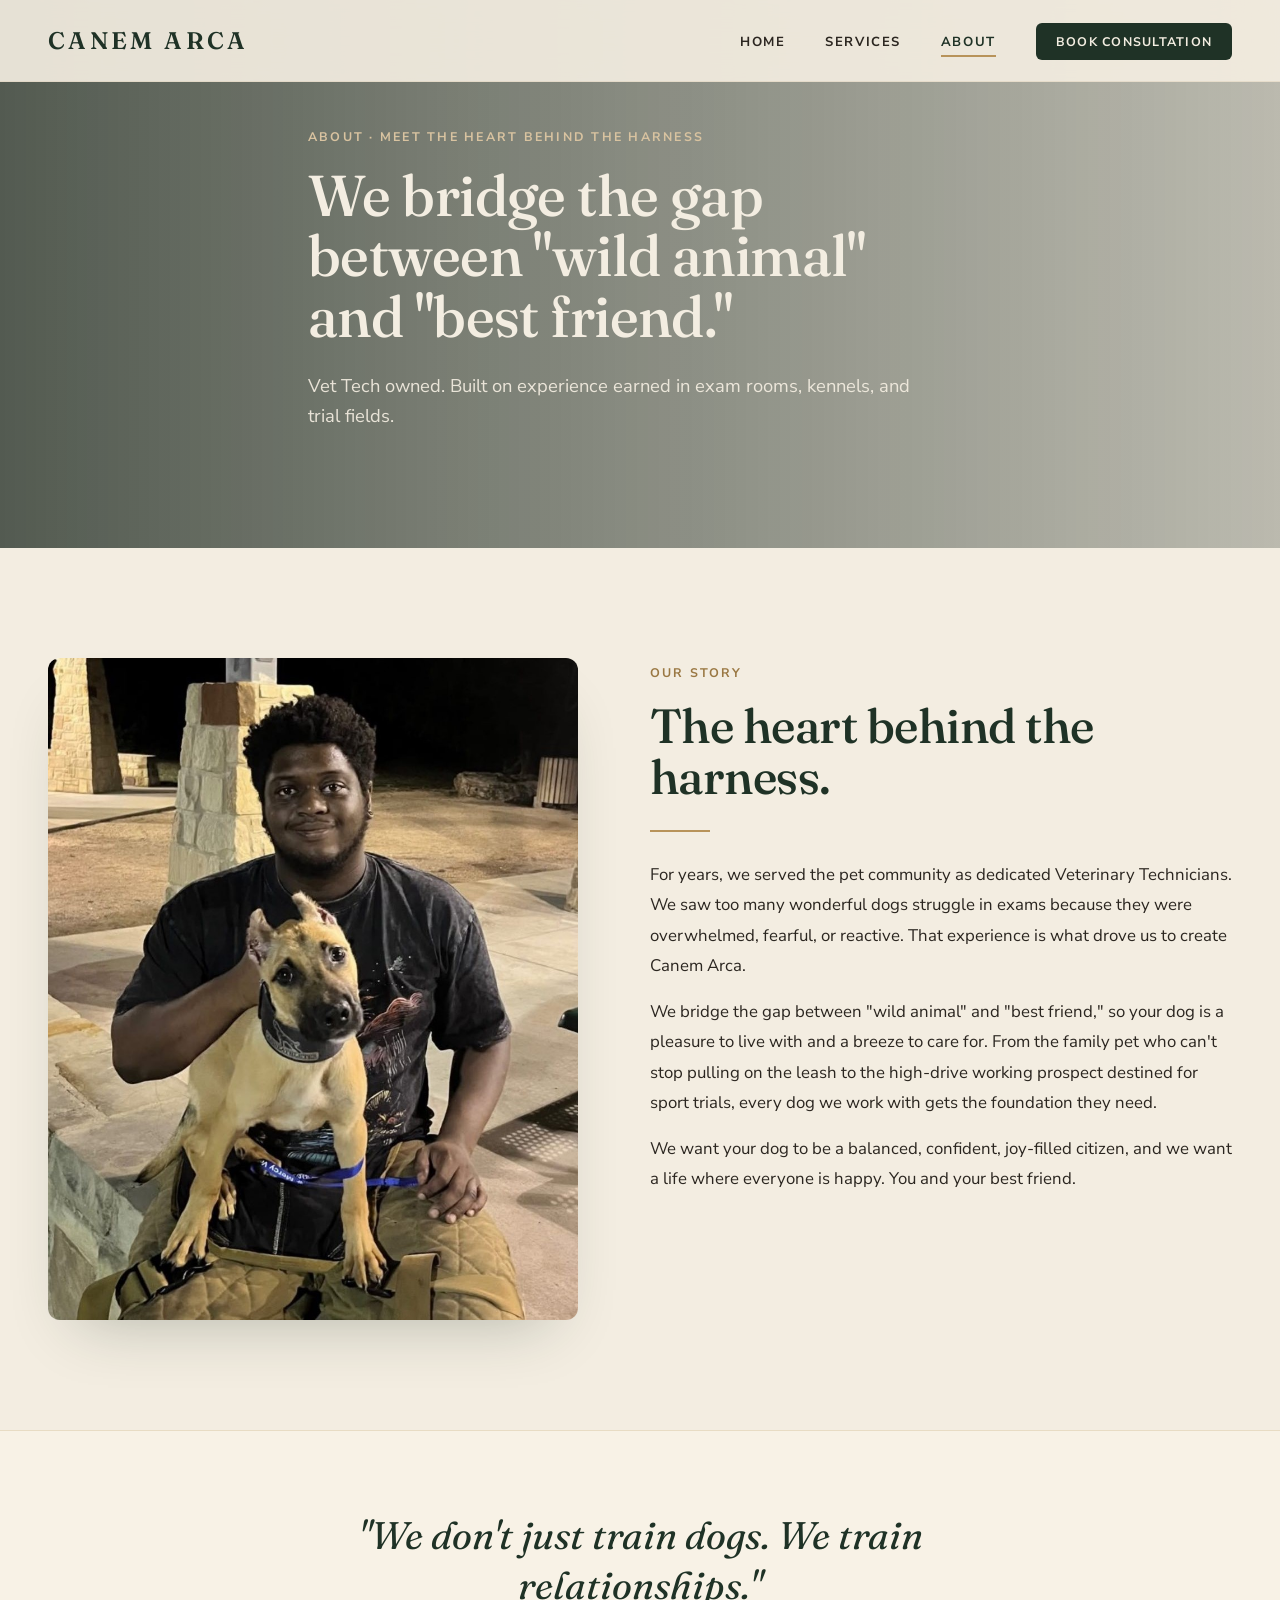
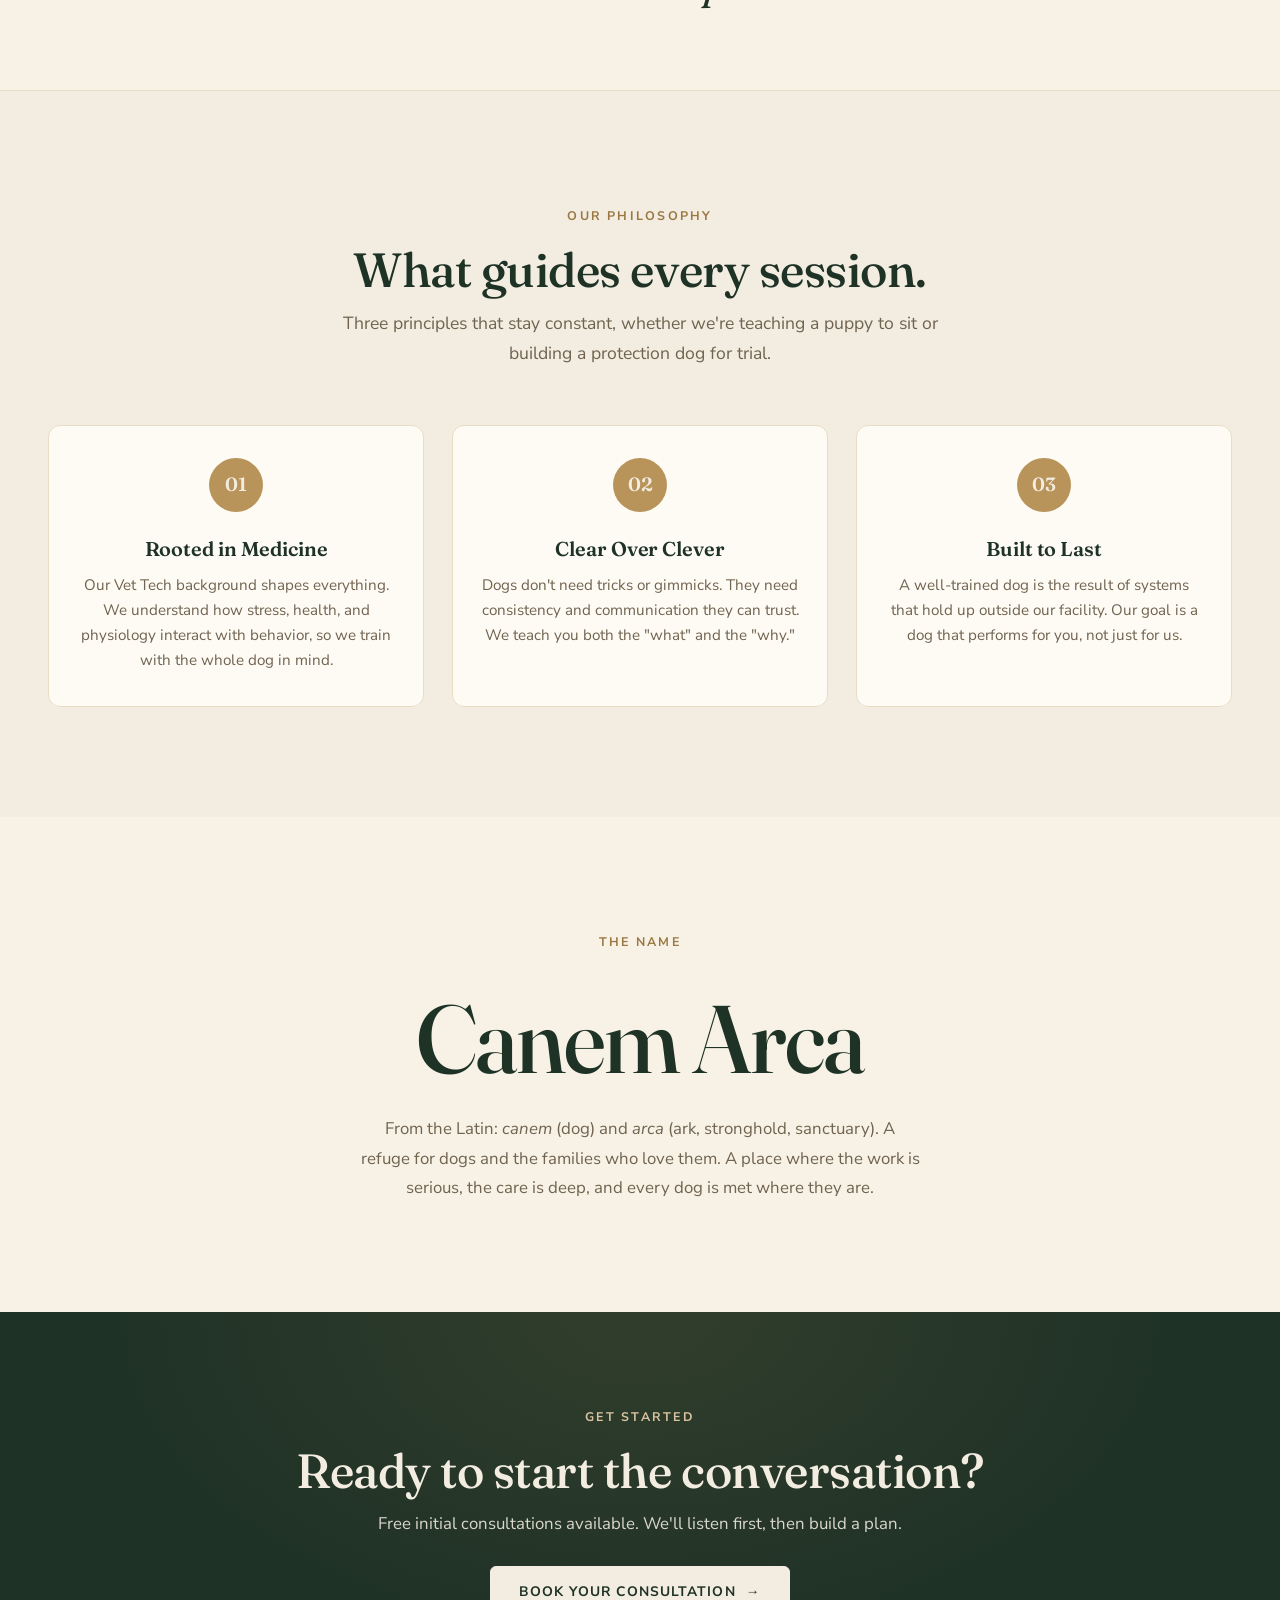
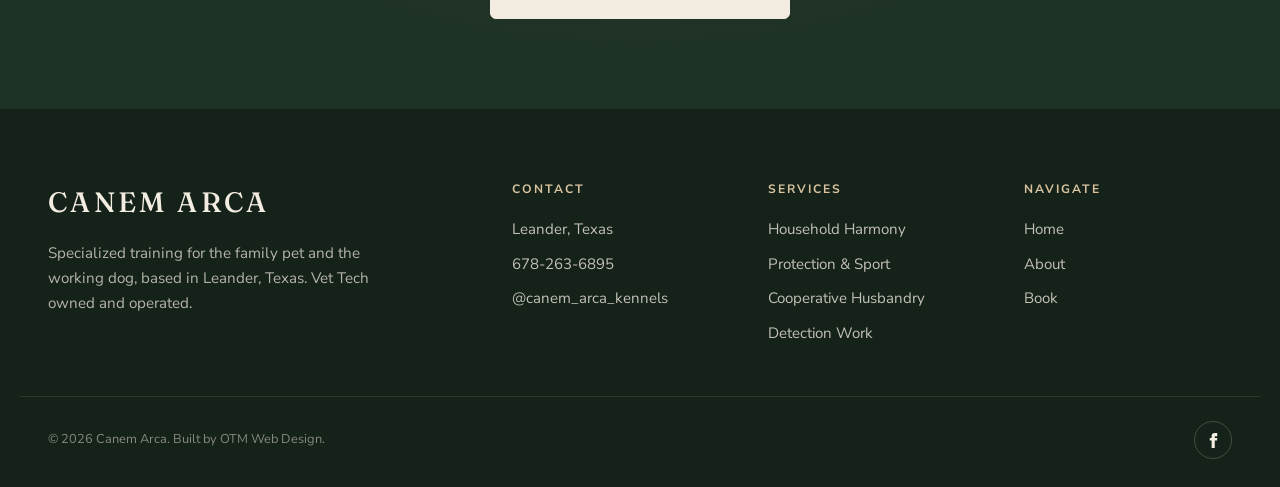
==== commit bc59325d: "Update about.html" ====
--- a/about.html
+++ b/about.html
@@ -37,7 +37,7 @@
 
   <!-- PAGE HERO -->
   <section class="hero page-hero">
-    <div class="hero-image" style="background-image: url('assets/yahima-main.jpg');"></div>
+    <div class="hero-image" style="background-image: url('assets/about-hero.jpg');"></div>
     <div class="hero-overlay"></div>
     <div class="container hero-content">
       <span class="eyebrow">About &middot; Meet the Heart Behind the Harness</span>
